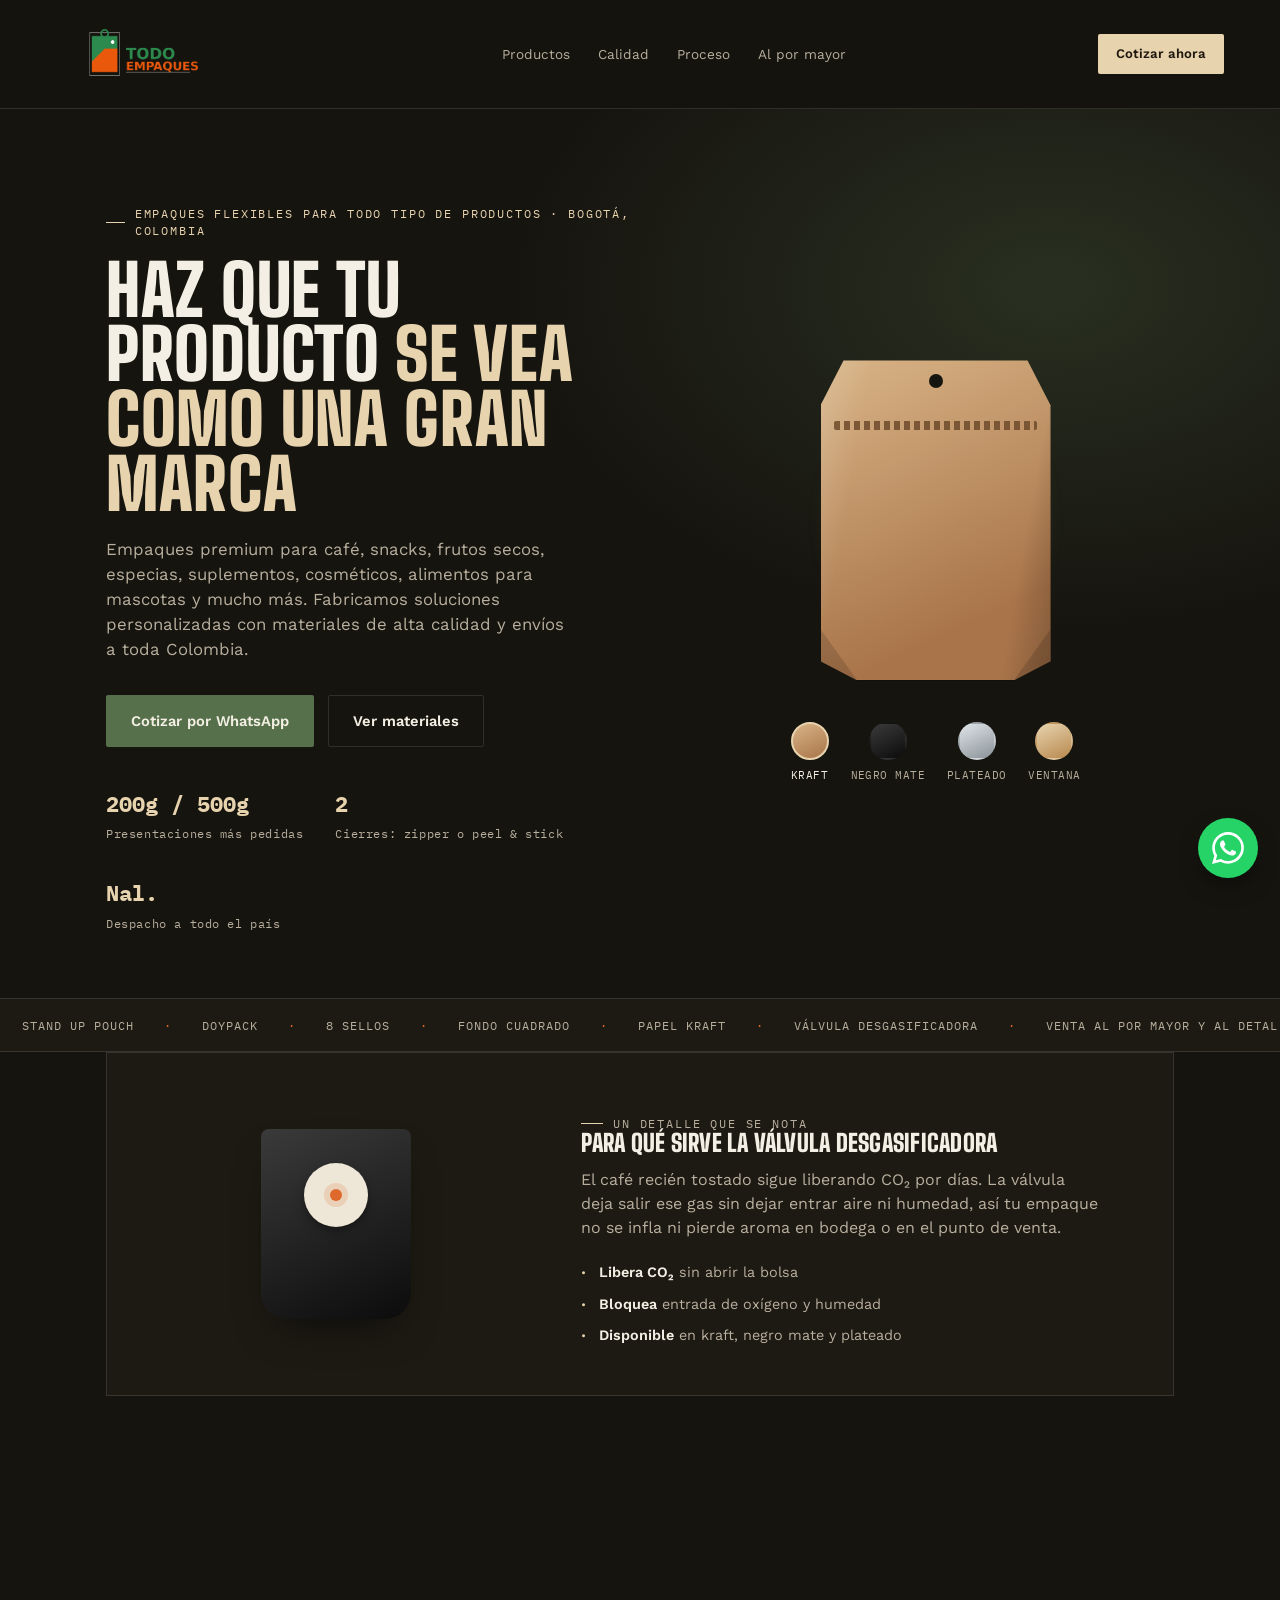
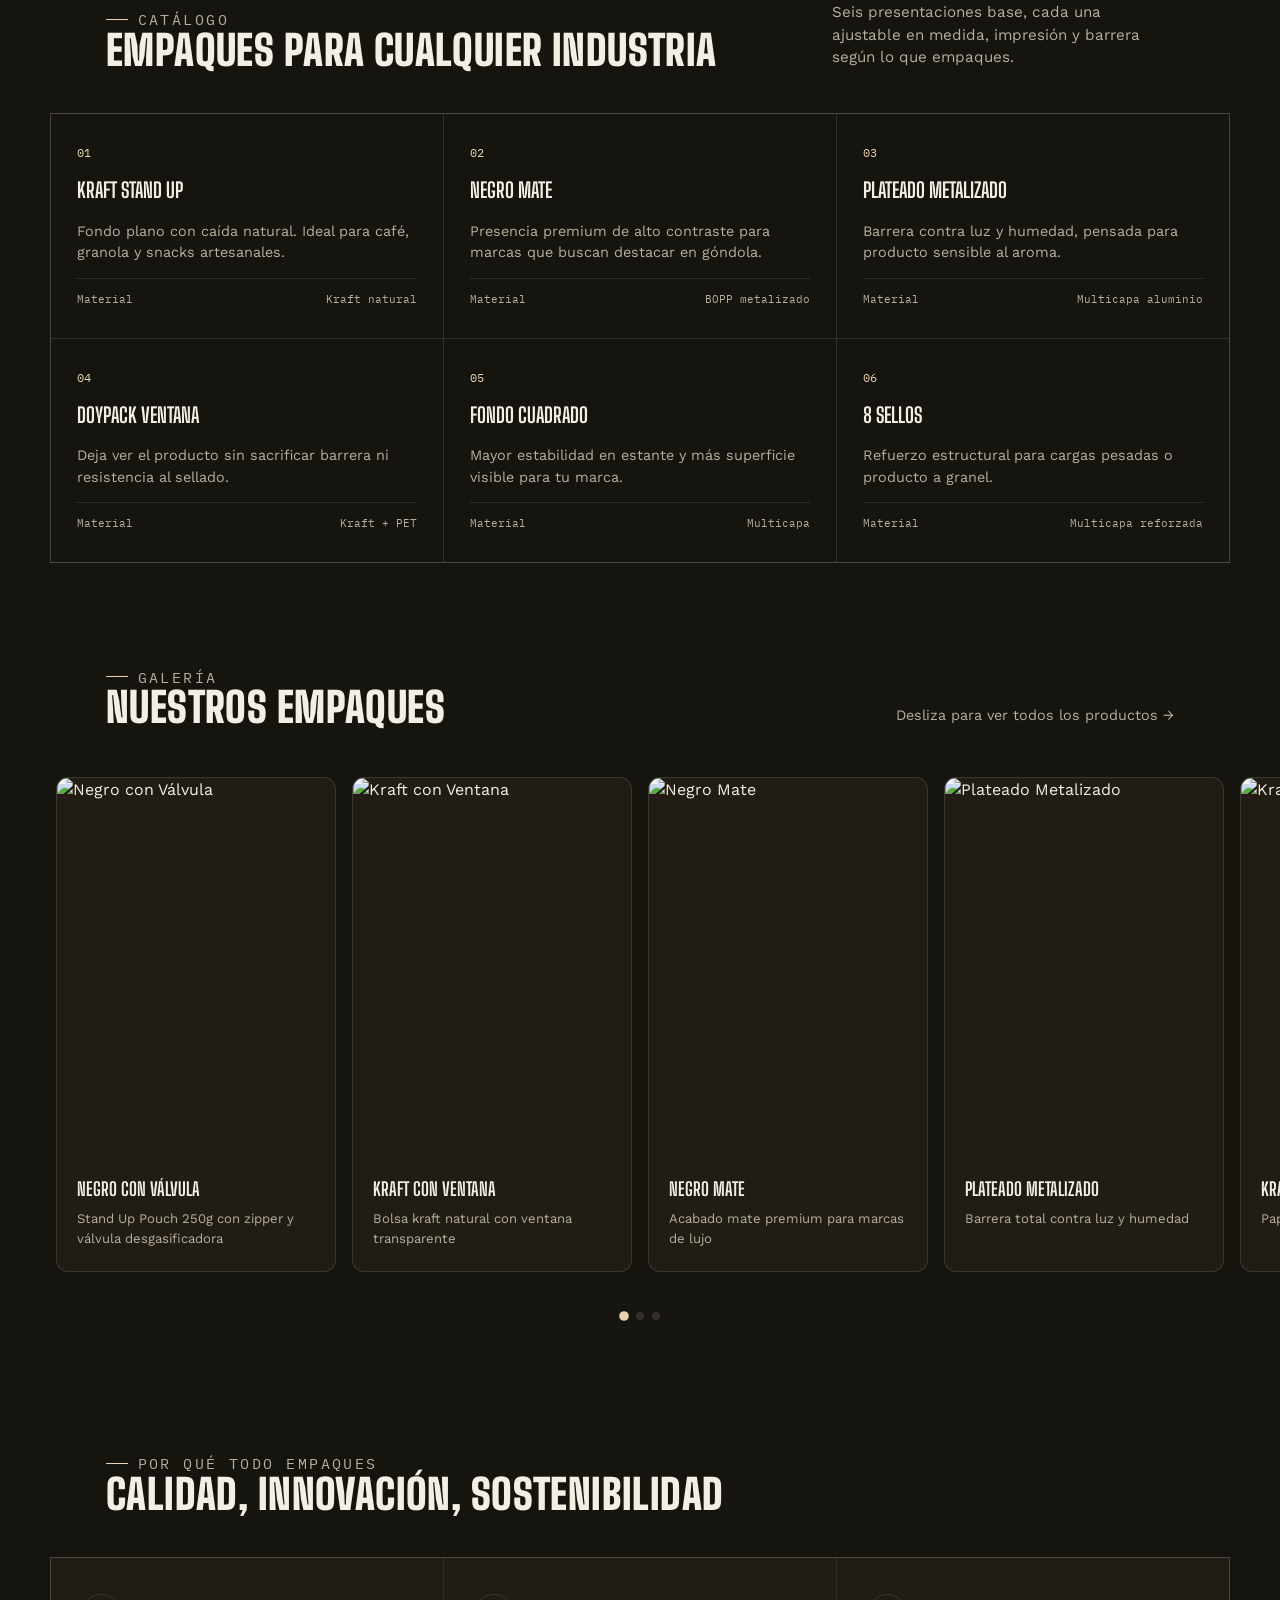
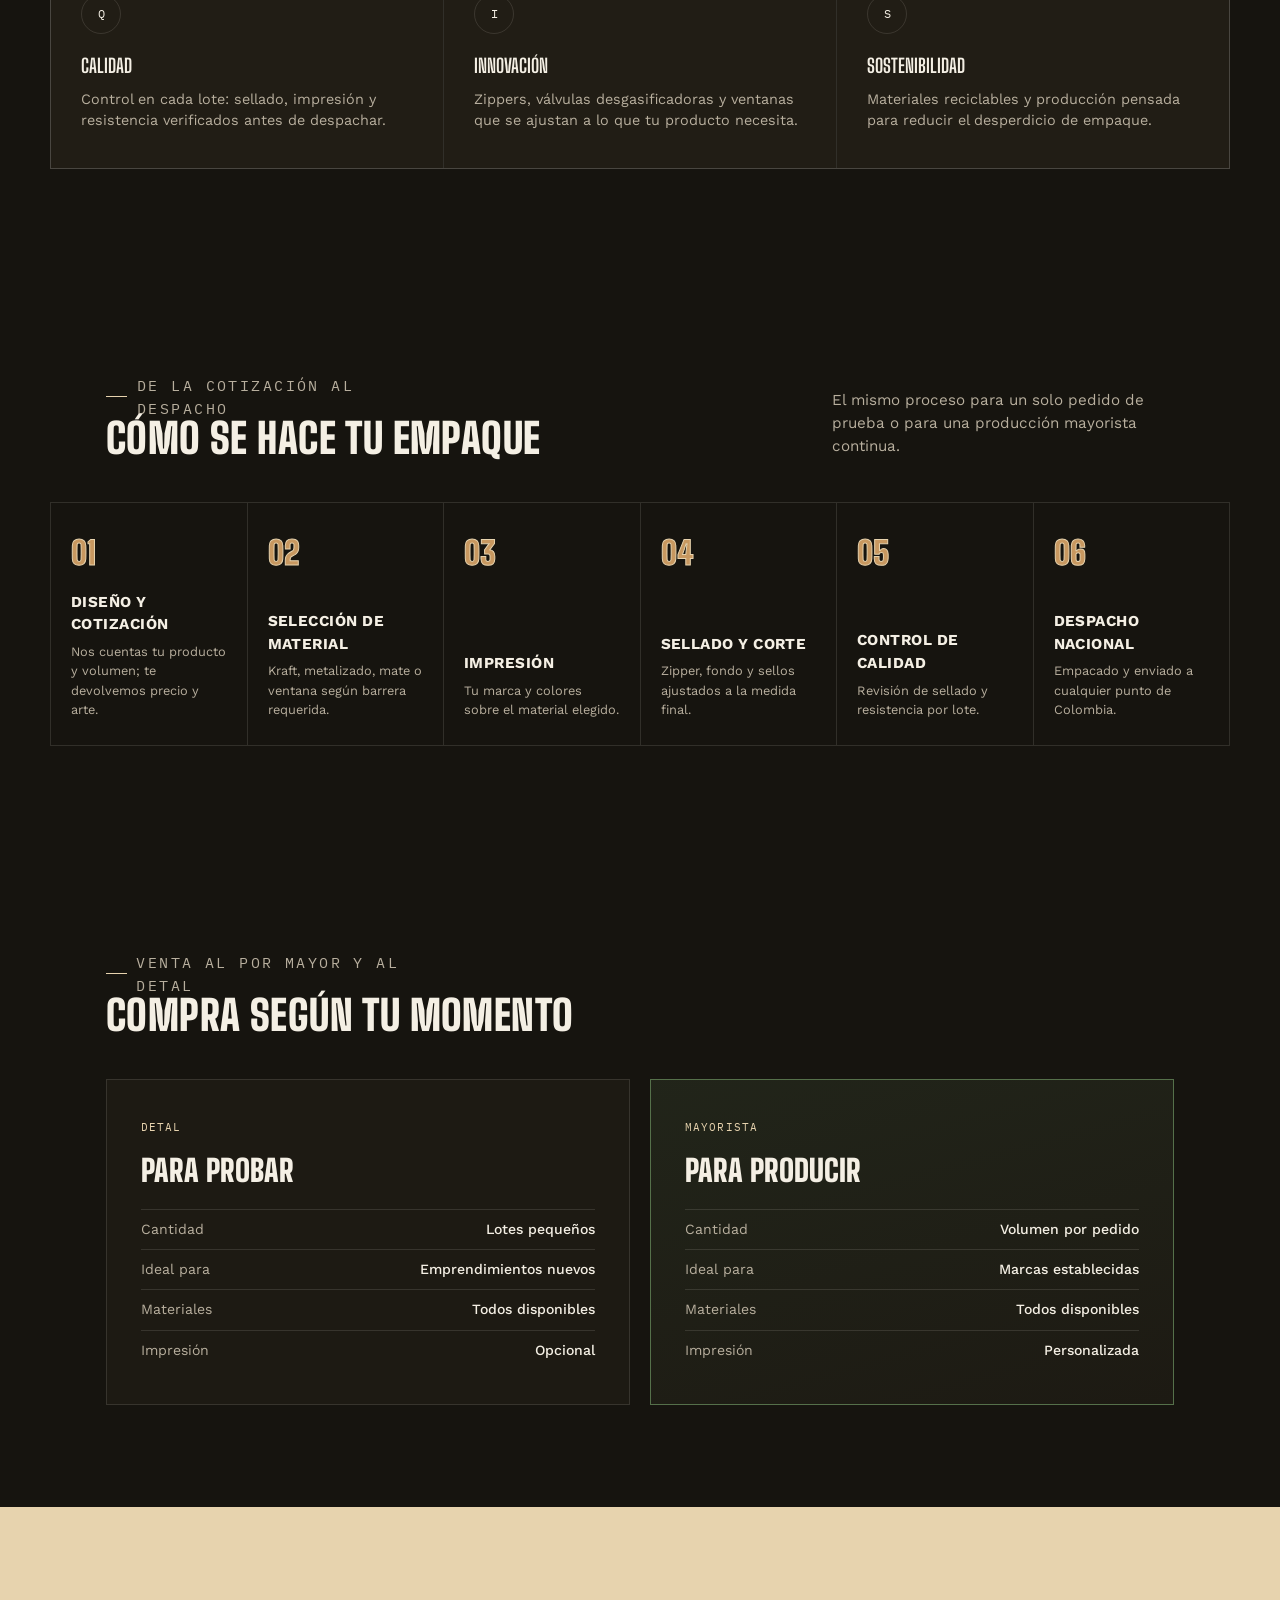
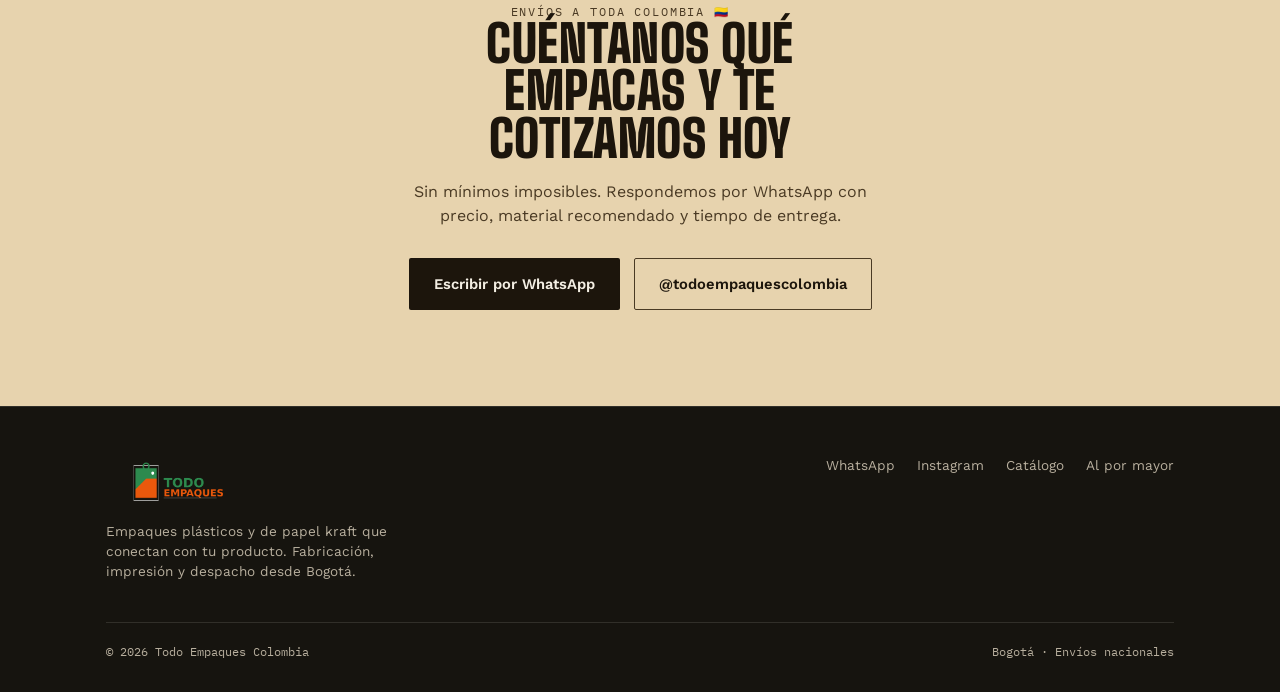
==== index.html @ 8848662c "Update index.html" ====
<!DOCTYPE html>
<html lang="es">
<head>
<meta charset="UTF-8">
<meta name="viewport" content="width=device-width, initial-scale=1.0">
<title>Todo Empaques Colombia — Empaques flexibles a la medida</title>
<link rel="icon" type="image/png" href="assets/logo/favicon.png">
<link rel="preconnect" href="https://fonts.googleapis.com">
<link rel="preconnect" href="https://fonts.gstatic.com" crossorigin>
<link href="https://fonts.googleapis.com/css2?family=Big+Shoulders+Display:wght@600;700;900&family=Work+Sans:wght@400;500;600;700&family=IBM+Plex+Mono:wght@400;500&display=swap" rel="stylesheet">
<style>
  :root{
    --bg: #16140F;
    --bg-soft: #1D1A13;
    --panel: #211D15;
    --kraft: #C89860;
    --kraft-light: #E7D3AE;
    --ink: #F4EFE4;
    --ink-dim: #B8AF9E;
    --line: rgba(244,239,228,0.12);
    --green: #55704A;
    --orange: #DD6A2C;

    --pouch-a: #D8B486;
    --pouch-b: #A9744A;
    --pouch-zip: #6E4A2A;
    --scene-accent: #55704A;
    --swatch-label-ink: var(--ink);
  }

  *{box-sizing:border-box; margin:0; padding:0;}
  html{scroll-behavior:smooth;}
  body{
    background:var(--bg);
    color:var(--ink);
    font-family:'Work Sans', sans-serif;
    font-size:16px;
    line-height:1.5;
    -webkit-font-smoothing:antialiased;
  }
  img,svg{display:block; max-width:100%;}
  a{color:inherit;}

  .display{
    font-family:'Big Shoulders Display', sans-serif;
    font-weight:900;
    text-transform:uppercase;
    letter-spacing:0.01em;
    line-height:0.92;
  }
  .mono{
    font-family:'IBM Plex Mono', monospace;
    letter-spacing:0.03em;
  }
  .eyebrow{
    font-family:'IBM Plex Mono', monospace;
    font-size:0.72rem;
    letter-spacing:0.16em;
    text-transform:uppercase;
    color:var(--kraft-light);
    display:flex;
    align-items:center;
    gap:0.6rem;
  }
  .eyebrow::before{
    content:"";
    width:22px; height:1px;
    background:var(--kraft-light);
    display:inline-block;
  }

  .wrap{
    max-width:1180px;
    margin:0 auto;
    padding:0 clamp(20px, 5vw, 56px);
  }

  :focus-visible{
    outline:2px solid var(--kraft-light);
    outline-offset:3px;
  }

  /* ---------- NAV ---------- */
  header.site{
    position:sticky; top:0; z-index:50;
    background:rgba(22,20,15,0.86);
    backdrop-filter: blur(10px);
    border-bottom:1px solid var(--line);
  }
  .navbar{
    display:flex; align-items:center; justify-content:space-between;
    padding:20px clamp(20px,5vw,56px);
  }
  .logotype{
    display:flex; align-items:center; gap:10px;
    font-family:'Big Shoulders Display', sans-serif;
    font-weight:900; font-size:1.15rem;
    letter-spacing:0.02em;
    text-transform:uppercase;
  }
  .logotype .mark{
    width:26px; height:26px;
    border-radius:50%;
    background:conic-gradient(var(--orange), var(--green), var(--orange));
  }
  nav.links{
    display:flex; gap:28px;
    font-size:0.85rem;
    color:var(--ink-dim);
  }
  nav.links a{ text-decoration:none; transition:color .2s;}
  nav.links a:hover{ color:var(--ink);}
  .nav-cta{
    background:var(--kraft-light);
    color:#20180E;
    font-weight:600;
    font-size:0.82rem;
    padding:10px 18px;
    border-radius:2px;
    text-decoration:none;
    white-space:nowrap;
  }
  @media (max-width:820px){ nav.links{display:none;} }

  /* ---------- HERO ---------- */
  .hero{
    position:relative;
    padding:clamp(48px,8vw,96px) 0 clamp(40px,6vw,64px);
    overflow:hidden;
    background:
      radial-gradient(60% 55% at 82% 20%, color-mix(in srgb, var(--scene-accent) 30%, transparent), transparent 70%),
      var(--bg);
    transition: background .6s ease;
  }
  .hero-grid{
    display:grid;
    grid-template-columns: 1.05fr 0.95fr;
    gap:clamp(24px,5vw,64px);
    align-items:center;
  }
  @media (max-width:900px){ .hero-grid{grid-template-columns:1fr;} }

  .hero h1{
    font-size:clamp(2.5rem, 6vw, 4.4rem);
    margin:18px 0 20px;
    color:var(--ink);
  }
  .hero h1 span{ color:var(--kraft-light); }
  .hero p.lede{
    max-width:46ch;
    color:var(--ink-dim);
    font-size:1.05rem;
  }
  .cta-row{
    display:flex; gap:14px; flex-wrap:wrap;
    margin-top:32px;
  }
  .btn{
    display:inline-flex; align-items:center; gap:8px;
    padding:14px 24px;
    font-weight:600; font-size:0.92rem;
    border-radius:2px;
    text-decoration:none;
    border:1px solid transparent;
    transition: transform .15s ease, background .2s ease, border-color .2s ease;
  }
  .btn:hover{ transform:translateY(-2px); }
  .btn-primary{ background:var(--green); color:#F4EFE4; }
  .btn-primary:hover{ background:#607F52; }
  .btn-ghost{ border-color:var(--line); color:var(--ink); }
  .btn-ghost:hover{ border-color:var(--kraft-light); }

  .hero-meta{
    margin-top:40px;
    display:flex; gap:32px;
    flex-wrap:wrap;
  }
  .hero-meta .stat{ font-family:'IBM Plex Mono', monospace; }
  .hero-meta .stat b{
    display:block; font-size:1.4rem; color:var(--kraft-light);
  }
  .hero-meta .stat small{ color:var(--ink-dim); font-size:0.74rem; letter-spacing:0.05em;}

  /* ---------- POUCH SCENE ---------- */
  .pouch-scene{
    display:flex; flex-direction:column; align-items:center; gap:26px;
  }
  .pouch-stage{
    position:relative;
    width:min(280px, 70vw);
    height:340px;
    display:flex; align-items:center; justify-content:center;
  }
  .pouch-glow{
    position:absolute; inset:-30px;
    background: radial-gradient(closest-side, color-mix(in srgb, var(--scene-accent) 55%, transparent), transparent 72%);
    filter:blur(6px);
    transition: background .5s ease;
  }
  .pouch{
    position:relative;
    width:230px; height:320px;
    clip-path: polygon(10% 0%, 90% 0%, 100% 14%, 100% 94%, 84% 100%, 16% 100%, 0% 94%, 0% 14%);
    background: linear-gradient(155deg, var(--pouch-a) 0%, var(--pouch-b) 78%);
    box-shadow: 0 30px 50px -20px rgba(0,0,0,0.6);
    transition: background .5s ease;
  }
  .pouch::before{
    content:"";
    position:absolute; inset:0;
    background: linear-gradient(100deg, rgba(255,255,255,0.16) 0%, transparent 18%, transparent 82%, rgba(0,0,0,0.22) 100%);
  }
  .pouch .hang-hole{
    position:absolute; top:14px; left:50%; transform:translateX(-50%);
    width:14px; height:14px; border-radius:50%;
    background:var(--bg);
  }
  .pouch .zipper{
    position:absolute; left:6%; right:6%; top:19%;
    height:9px;
    background: repeating-linear-gradient(90deg, var(--pouch-zip) 0 6px, transparent 6px 10px);
    opacity:0.85;
    border-radius:2px;
  }
  .pouch .window{
    position:absolute;
    left:50%; top:52%; transform:translate(-50%,-50%);
    width:58%; height:38%;
    border-radius:14px;
    border:1.5px dashed rgba(244,239,228,0.5);
    background:rgba(230,238,235,0.14);
    opacity:0;
    transition: opacity .4s ease;
  }
  .pouch .window .grain{
    position:absolute; border-radius:50%;
    background:#4A2E17;
  }
  .pouch.show-window .window{ opacity:1; }
  .pouch .fold-l, .pouch .fold-r{
    position:absolute; bottom:0; width:16%; height:16%;
    background:rgba(0,0,0,0.14);
  }
  .pouch .fold-l{ left:0; clip-path:polygon(0 0,100% 100%,0 100%); }
  .pouch .fold-r{ right:0; clip-path:polygon(100% 0,100% 100%,0 100%); }

  .swatches{
    display:flex; gap:10px; flex-wrap:wrap; justify-content:center;
  }
  .swatch{
    display:flex; flex-direction:column; align-items:center; gap:8px;
    background:none; border:none; cursor:pointer;
    padding:6px; color:var(--ink-dim);
    font-family:'IBM Plex Mono', monospace;
    font-size:0.68rem; letter-spacing:0.04em; text-transform:uppercase;
  }
  .swatch .chip{
    width:38px; height:38px; border-radius:50%;
    border:2px solid transparent;
    transition:border-color .2s, transform .2s;
  }
  .swatch:hover .chip{ transform:scale(1.08); }
  .swatch[aria-pressed="true"] .chip{ border-color:var(--kraft-light); }
  .swatch[aria-pressed="true"]{ color:var(--ink); }
  .chip.kraft{ background:linear-gradient(155deg,#D8B486,#A9744A); }
  .chip.negro{ background:linear-gradient(155deg,#3a3a3a,#0c0c0c); }
  .chip.plateado{ background:linear-gradient(155deg,#dfe4e7,#8b939a); }
  .chip.ventana{ background:linear-gradient(155deg,#E7D3AE,#B8894F); }

  /* ---------- TICKER ---------- */
  .ticker{
    border-top:1px solid var(--line);
    border-bottom:1px solid var(--line);
    background:var(--bg-soft);
    overflow:hidden;
    white-space:nowrap;
    padding:14px 0;
  }
  .ticker-track{
    display:inline-flex;
    animation: scroll-left 32s linear infinite;
  }
  .ticker span{
    font-family:'IBM Plex Mono', monospace;
    font-size:0.78rem;
    letter-spacing:0.08em;
    color:var(--ink-dim);
    padding:0 22px;
    text-transform:uppercase;
  }
  .ticker span.dot{ color:var(--orange); }
  @keyframes scroll-left{
    from{ transform:translateX(0); }
    to{ transform:translateX(-50%); }
  }
  @media (prefers-reduced-motion: reduce){
    .ticker-track{ animation:none; }
    .ticker{ overflow-x:auto; }
  }

  /* ---------- SECTION SHELL ---------- */
  section{ padding:clamp(56px,8vw,104px) 0; }
  .section-head{
    display:flex; justify-content:space-between; align-items:flex-end;
    gap:24px; margin-bottom:44px; flex-wrap:wrap;
  }
  .section-head h2{
    font-size:clamp(1.9rem, 4vw, 2.6rem);
  }
  .section-head p{ max-width:38ch; color:var(--ink-dim); font-size:0.95rem; }

  /* ---------- VALVE EXPLAINER ---------- */
  .valve-block{
    display:grid; grid-template-columns:0.8fr 1.2fr; gap:clamp(28px,5vw,64px);
    align-items:center;
    border:1px solid var(--line);
    background:var(--bg-soft);
    padding:clamp(28px,4vw,48px);
  }
  @media (max-width:800px){ .valve-block{ grid-template-columns:1fr; } }
  .valve-visual{ display:flex; justify-content:center; }
  .valve-pouch{
    position:relative;
    width:150px; height:190px;
    border-radius:8px 8px 26px 26px;
    background:linear-gradient(155deg,#3a3a3a,#0c0c0c);
    box-shadow:0 20px 40px -18px rgba(0,0,0,0.6);
  }
  .valve-disc{
    position:absolute; top:34px; left:50%; transform:translateX(-50%);
    width:64px; height:64px; border-radius:50%;
    background:#eee6d6;
    display:flex; align-items:center; justify-content:center;
    box-shadow:0 4px 10px rgba(0,0,0,0.35);
  }
  .valve-dot{
    width:12px; height:12px; border-radius:50%;
    background:var(--orange);
    box-shadow:0 0 0 6px rgba(221,106,44,0.18);
    animation: valve-pulse 2.4s ease-in-out infinite;
  }
  @keyframes valve-pulse{
    0%,100%{ box-shadow:0 0 0 6px rgba(221,106,44,0.18); }
    50%{ box-shadow:0 0 0 12px rgba(221,106,44,0.06); }
  }
  @media (prefers-reduced-motion: reduce){ .valve-dot{ animation:none; } }
  .valve-copy p{ color:var(--ink-dim); max-width:52ch; margin-top:14px; }
  .valve-list{ list-style:none; margin-top:22px; display:flex; flex-direction:column; gap:10px; }
  .valve-list li{
    font-size:0.9rem; color:var(--ink-dim);
    padding-left:18px; position:relative;
  }
  .valve-list li::before{
    content:"·"; position:absolute; left:0; color:var(--kraft-light); font-size:1.4rem; line-height:1;
  }
  .valve-list li b{ color:var(--ink); font-weight:600; }

  /* ---------- PRODUCT GRID ---------- */
  .products{
    display:grid;
    grid-template-columns:repeat(3, 1fr);
    gap:1px;
    background:var(--line);
    border:1px solid var(--line);
  }
  @media (max-width:900px){ .products{ grid-template-columns:repeat(2,1fr);} }
  @media (max-width:600px){ .products{ grid-template-columns:1fr;} }
  .product-card{
    background:var(--bg);
    padding:30px 26px;
    display:flex; flex-direction:column; gap:14px;
    transition:background .2s;
  }
  .product-card:hover{ background:var(--panel); }
  .product-card .num{
    font-family:'IBM Plex Mono', monospace;
    font-size:0.72rem; color:var(--kraft-light);
  }
  .product-card h3{
    font-family:'Big Shoulders Display', sans-serif;
    font-weight:700; text-transform:uppercase;
    font-size:1.3rem;
  }
  .product-card p{ color:var(--ink-dim); font-size:0.9rem; }
  .spec-row{
    margin-top:auto; padding-top:12px;
    border-top:1px solid var(--line);
    display:flex; justify-content:space-between;
    font-family:'IBM Plex Mono', monospace;
    font-size:0.7rem; color:var(--ink-dim);
  }
  .spec-row + .spec-row{ border-top:none; padding-top:6px; }

  /* ---------- FEATURES ---------- */
  .features{
    display:grid; grid-template-columns:repeat(3,1fr); gap:1px;
    background:var(--line); border:1px solid var(--line);
  }
  @media (max-width:800px){ .features{grid-template-columns:1fr;} }
  .feature{
    background:var(--panel);
    padding:36px 30px;
  }
  .feature .icon{
    width:40px; height:40px; border-radius:50%;
    display:flex; align-items:center; justify-content:center;
    margin-bottom:18px;
    font-family:'IBM Plex Mono', monospace; font-size:0.75rem;
    border:1px solid var(--line);
  }
  .feature h3{ font-family:'Big Shoulders Display'; font-weight:700; text-transform:uppercase; font-size:1.2rem; margin-bottom:8px;}
  .feature p{ color:var(--ink-dim); font-size:0.9rem;}

  /* ---------- PROCESS ---------- */
  .process-strip{
    display:grid; grid-template-columns:repeat(6,1fr);
    border-top:1px solid var(--line);
    border-left:1px solid var(--line);
  }
  @media (max-width:900px){ .process-strip{grid-template-columns:repeat(3,1fr);} }
  @media (max-width:560px){ .process-strip{grid-template-columns:1fr;} }
  .process-step{
    border-right:1px solid var(--line);
    border-bottom:1px solid var(--line);
    padding:26px 20px;
    min-height:170px;
    display:flex; flex-direction:column; justify-content:space-between;
  }
  .process-step .idx{
    font-family:'Big Shoulders Display'; font-weight:900;
    font-size:2rem; color:var(--kraft);
    -webkit-text-stroke: 1px var(--kraft-light);
  }
  .process-step h4{ font-size:0.95rem; margin-top:14px; text-transform:uppercase; letter-spacing:0.03em; }
  .process-step p{ font-size:0.8rem; color:var(--ink-dim); margin-top:6px; }

  /* ---------- WHOLESALE ---------- */
  .tiers{
    display:grid; grid-template-columns:1fr 1fr; gap:20px;
  }
  @media (max-width:760px){ .tiers{grid-template-columns:1fr;} }
  .tier{
    border:1px solid var(--line);
    padding:34px;
    background:var(--bg-soft);
  }
  .tier.highlight{
    background:linear-gradient(165deg, rgba(85,112,74,0.18), var(--bg-soft));
    border-color:var(--green);
  }
  .tier .tag{
    font-family:'IBM Plex Mono'; font-size:0.7rem; color:var(--kraft-light); text-transform:uppercase; letter-spacing:0.1em;
  }
  .tier h3{
    font-family:'Big Shoulders Display'; font-weight:900; font-size:1.9rem; text-transform:uppercase; margin:10px 0 16px;
  }
  .tier ul{ list-style:none; }
  .tier li{
    padding:9px 0; border-top:1px solid var(--line);
    font-size:0.88rem; color:var(--ink-dim);
    display:flex; justify-content:space-between; gap:12px;
  }
  .tier li b{ color:var(--ink); font-weight:500; }

  /* ---------- SHIPPING / CTA BAND ---------- */
  .cta-band{
    background:var(--kraft-light);
    color:#1c150c;
    text-align:center;
    padding:clamp(56px,8vw,96px) 0;
  }
  .cta-band h2{
    font-size:clamp(2rem,5vw,3.2rem);
    max-width:18ch; margin:0 auto 18px;
  }
  .cta-band p{ color:#4a3a24; max-width:46ch; margin:0 auto; }
  .cta-band .cta-row{ justify-content:center; margin-top:30px; }
  .cta-band .btn-primary{ background:#1c150c; }
  .cta-band .btn-ghost{ border-color:#4a3a24; color:#1c150c; }

  /* ---------- FOOTER ---------- */
  footer{
    padding:48px 0 32px;
    border-top:1px solid var(--line);
  }
  .footer-grid{
    display:flex; justify-content:space-between; align-items:flex-start;
    gap:24px; flex-wrap:wrap;
  }
  .footer-grid .logotype{ margin-bottom:10px; }
  footer p{ color:var(--ink-dim); font-size:0.85rem; max-width:36ch; }
  .foot-links{ display:flex; gap:22px; font-size:0.85rem; color:var(--ink-dim); flex-wrap:wrap; }
  .foot-links a{ text-decoration:none; }
  .foot-links a:hover{ color:var(--ink); }
  .fine{
    margin-top:40px; padding-top:20px; border-top:1px solid var(--line);
    font-family:'IBM Plex Mono'; font-size:0.72rem; color:var(--ink-dim);
    display:flex; justify-content:space-between; flex-wrap:wrap; gap:10px;
  }

  /* ---------- FLOATING WHATSAPP ---------- */
  .float-wa{
    position:fixed; bottom:22px; right:22px; z-index:60;
    background:#25D366; color:#FFFFFF;
    width:60px; height:60px; border-radius:50%;
    display:flex; align-items:center; justify-content:center;
    text-decoration:none;
    box-shadow:0 10px 24px -8px rgba(0,0,0,0.6);
    transition:transform .2s;
  }
  .float-wa:hover{ transform:scale(1.08); }
  .float-wa svg{
    width:32px; height:32px;
    fill:#FFFFFF;
  }
  /* ---------- GALLERY ---------- */
  .gallery-grid{
    display:grid;
    grid-template-columns:repeat(4, 1fr);
    grid-auto-rows:280px;
    gap:12px;
  }
  @media (max-width:900px){ .gallery-grid{ grid-template-columns:repeat(2, 1fr); grid-auto-rows:240px; } }
  @media (max-width:560px){ .gallery-grid{ grid-template-columns:1fr; grid-auto-rows:280px; } }

  .gallery-item{
    position:relative;
    border-radius:8px;
    overflow:hidden;
    border:1px solid var(--line);
    background:var(--panel);
  }
  .gallery-item img{
    width:100%; height:100%;
    object-fit:cover;
    transition:transform .4s ease;
  }
  .gallery-item:hover img{ transform:scale(1.05); }

  .gallery-item.large{
    grid-column:span 2; grid-row:span 2;
  }
  .gallery-item.wide{
    grid-column:span 2;
  }
  @media (max-width:560px){
    .gallery-item.large{ grid-column:span 1; grid-row:span 1; }
    .gallery-item.wide{ grid-column:span 1; }
  }

  .gallery-item figcaption{
    position:absolute; bottom:0; left:0; right:0;
    padding:20px;
    background:linear-gradient(transparent, rgba(22,20,15,0.95));
    transform:translateY(8px);
    opacity:0;
    transition:all .3s ease;
  }
  .gallery-item:hover figcaption{
    transform:translateY(0);
    opacity:1;
  }
  .gallery-item figcaption .tag{
    display:inline-block;
    font-family:'IBM Plex Mono'; font-size:0.65rem;
    color:var(--kraft-light); text-transform:uppercase;
    letter-spacing:0.1em; margin-bottom:8px;
  }
  .gallery-item figcaption h3{
    font-family:'Big Shoulders Display'; font-weight:700;
    font-size:1.1rem; text-transform:uppercase;
    margin-bottom:4px;
  }
  .gallery-item figcaption p{
    font-size:0.82rem; color:var(--ink-dim);
  }

  /* ---------- GALERIA HORIZONTAL DESLIZABLE ---------- */
  .gallery-scroll-container{
    width:100%;
    overflow-x:auto;
    overflow-y:hidden;
    -webkit-overflow-scrolling:touch;
    scrollbar-width:none;
    padding:0 clamp(20px, 5vw, 56px) 20px;
  }
  .gallery-scroll-container::-webkit-scrollbar{ display:none; }

  .gallery-scroll{
    display:flex;
    gap:16px;
    width:max-content;
    padding-bottom:10px;
  }

  .gallery-card{
    flex:0 0 auto;
    width:280px;
    border-radius:12px;
    overflow:hidden;
    background:var(--panel);
    border:1px solid var(--line);
    transition:transform .3s ease, border-color .3s ease;
  }
  .gallery-card:hover{
    transform:translateY(-6px);
    border-color:var(--kraft-light);
  }

  .gallery-img-wrap{
    width:100%;
    height:380px;
    overflow:hidden;
    position:relative;
  }
  .gallery-img-wrap img{
    width:100%;
    height:100%;
    object-fit:cover;
    transition:transform .5s ease;
  }
  .gallery-card:hover .gallery-img-wrap img{
    transform:scale(1.08);
  }

  .gallery-info{
    padding:18px 20px 22px;
  }
  .gallery-info h3{
    font-family:'Big Shoulders Display', sans-serif;
    font-weight:700;
    font-size:1.15rem;
    text-transform:uppercase;
    color:var(--ink);
    margin-bottom:6px;
  }
  .gallery-info p{
    font-size:0.82rem;
    color:var(--ink-dim);
    line-height:1.5;
  }

  /* Indicadores de scroll */
  .scroll-hint{
    display:flex;
    justify-content:center;
    gap:8px;
    padding:10px 0 30px;
  }
  .scroll-dot{
    width:8px;
    height:8px;
    border-radius:50%;
    background:var(--line);
    transition:background .3s, transform .3s;
  }
  .scroll-dot.active{
    background:var(--kraft-light);
    transform:scale(1.2);
  }

  @media (max-width:600px){
    .gallery-card{ width:240px; }
    .gallery-img-wrap{ height:320px; }
  }

</style>
<base target="_blank">
</head>
<body>

<header class="site">
  <div class="navbar">
    <a href="#hero" class="logotype" style="text-decoration:none;">
      <img src="assets/logo/logo_horizontal.png" alt="Todo Empaques" style="height:68px; width:auto; display:block;">
    </a>
    <nav class="links" aria-label="Navegación principal">
      <a href="#productos">Productos</a>
      <a href="#calidad">Calidad</a>
      <a href="#proceso">Proceso</a>
      <a href="#mayoreo">Al por mayor</a>
    </nav>
    <a class="nav-cta" href="https://wa.me/573507087958" target="_blank" rel="noopener">Cotizar ahora</a>
  </div>
</header>

<main>
  <!-- HERO -->
  <section class="hero" id="hero">
    <div class="wrap hero-grid">
      <div>
        <p class="eyebrow">Empaques flexibles para todo tipo de productos · Bogotá, Colombia</p>

<h1 class="display">
Haz que tu producto
<span>se vea como una gran marca</span>
</h1>

<p class="lede">
Empaques premium para café, snacks, frutos secos, especias, suplementos, cosméticos, alimentos para mascotas y mucho más. Fabricamos soluciones personalizadas con materiales de alta calidad y envíos a toda Colombia.
</p>
        <div class="cta-row">
          <a class="btn btn-primary" href="https://wa.me/573507087958" target="_blank" rel="noopener">Cotizar por WhatsApp</a>
          <a class="btn btn-ghost" href="#productos">Ver materiales</a>
        </div>
        <div class="hero-meta">
          <div class="stat"><b>200g&nbsp;/&nbsp;500g</b><small>Presentaciones más pedidas</small></div>
          <div class="stat"><b>2</b><small>Cierres: zipper o peel & stick</small></div>
          <div class="stat"><b>Nal.</b><small>Despacho a todo el país</small></div>
        </div>
      </div>

      <div class="pouch-scene">
        <div class="pouch-stage">
          <div class="pouch-glow" aria-hidden="true"></div>
          <div class="pouch" id="pouch">
            <div class="hang-hole"></div>
            <div class="zipper"></div>
            <div class="window" aria-hidden="true">
              <div class="grain" style="width:7px;height:7px; left:20%; top:30%;"></div>
              <div class="grain" style="width:9px;height:9px; left:45%; top:55%;"></div>
              <div class="grain" style="width:6px;height:6px; left:65%; top:25%;"></div>
              <div class="grain" style="width:8px;height:8px; left:75%; top:60%;"></div>
              <div class="grain" style="width:5px;height:5px; left:35%; top:70%;"></div>
            </div>
            <div class="fold-l"></div>
            <div class="fold-r"></div>
          </div>
        </div>
        <div class="swatches" role="group" aria-label="Selector de material">
          <button class="swatch" data-material="kraft" aria-pressed="true">
            <span class="chip kraft"></span> Kraft
          </button>
          <button class="swatch" data-material="negro" aria-pressed="false">
            <span class="chip negro"></span> Negro mate
          </button>
          <button class="swatch" data-material="plateado" aria-pressed="false">
            <span class="chip plateado"></span> Plateado
          </button>
          <button class="swatch" data-material="ventana" aria-pressed="false">
            <span class="chip ventana"></span> Ventana
          </button>
        </div>
      </div>
    </div>
  </section>

  <!-- TICKER -->
  <div class="ticker" aria-hidden="true">
    <div class="ticker-track">
      <span>Stand Up Pouch <span class="dot">·</span> Doypack <span class="dot">·</span> 8 Sellos <span class="dot">·</span> Fondo Cuadrado <span class="dot">·</span> Papel Kraft <span class="dot">·</span> Válvula Desgasificadora <span class="dot">·</span> Venta al por mayor y al detal <span class="dot">·</span> Envíos a toda Colombia <span class="dot">·</span></span>
      <span>Stand Up Pouch <span class="dot">·</span> Doypack <span class="dot">·</span> 8 Sellos <span class="dot">·</span> Fondo Cuadrado <span class="dot">·</span> Papel Kraft <span class="dot">·</span> Válvula Desgasificadora <span class="dot">·</span> Venta al por mayor y al detal <span class="dot">·</span> Envíos a toda Colombia <span class="dot">·</span></span>
    </div>
  </div>

  <!-- VALVE EXPLAINER -->
  <section id="valvula" style="padding-top:0;">
    <div class="wrap">
      <div class="valve-block">
        <div class="valve-visual" aria-hidden="true">
          <div class="valve-pouch">
            <div class="valve-disc">
              <span class="valve-dot"></span>
            </div>
          </div>
        </div>
        <div class="valve-copy">
          <p class="eyebrow">Un detalle que se nota</p>
          <h2 class="display">Para qué sirve la válvula desgasificadora</h2>
          <p>El café recién tostado sigue liberando CO₂ por días. La válvula deja salir ese gas sin dejar entrar aire ni humedad, así tu empaque no se infla ni pierde aroma en bodega o en el punto de venta.</p>
          <ul class="valve-list">
            <li><b>Libera CO₂</b> sin abrir la bolsa</li>
            <li><b>Bloquea</b> entrada de oxígeno y humedad</li>
            <li><b>Disponible</b> en kraft, negro mate y plateado</li>
          </ul>
        </div>
      </div>
    </div>
  </section>

  <!-- PRODUCTS -->
  <section id="productos">
    <div class="wrap">
      <div class="section-head">
        <div>
          <p class="eyebrow">Catálogo</p>
         <h2 class="display">Empaques para cualquier industria</h2>
        </div>
        <p>Seis presentaciones base, cada una ajustable en medida, impresión y barrera según lo que empaques.</p>
      </div>
    </div>
    <div class="wrap" style="padding:0;">
      <div class="products">
        <article class="product-card">
          <span class="num mono">01</span>
          <h3>Kraft Stand Up</h3>
          <p>Fondo plano con caída natural. Ideal para café, granola y snacks artesanales.</p>
          <div class="spec-row"><span>Material</span><span>Kraft natural</span></div>
        </article>
        <article class="product-card">
          <span class="num mono">02</span>
          <h3>Negro Mate</h3>
          <p>Presencia premium de alto contraste para marcas que buscan destacar en góndola.</p>
          <div class="spec-row"><span>Material</span><span>BOPP metalizado</span></div>
        </article>
        <article class="product-card">
          <span class="num mono">03</span>
          <h3>Plateado Metalizado</h3>
          <p>Barrera contra luz y humedad, pensada para producto sensible al aroma.</p>
          <div class="spec-row"><span>Material</span><span>Multicapa aluminio</span></div>
        </article>
        <article class="product-card">
          <span class="num mono">04</span>
          <h3>Doypack Ventana</h3>
          <p>Deja ver el producto sin sacrificar barrera ni resistencia al sellado.</p>
          <div class="spec-row"><span>Material</span><span>Kraft + PET</span></div>
        </article>
        <article class="product-card">
          <span class="num mono">05</span>
          <h3>Fondo Cuadrado</h3>
          <p>Mayor estabilidad en estante y más superficie visible para tu marca.</p>
          <div class="spec-row"><span>Material</span><span>Multicapa</span></div>
        </article>
        <article class="product-card">
          <span class="num mono">06</span>
          <h3>8 Sellos</h3>
          <p>Refuerzo estructural para cargas pesadas o producto a granel.</p>
          <div class="spec-row"><span>Material</span><span>Multicapa reforzada</span></div>
        </article>
      </div>
    </div>
  </section>

  
  <!-- GALERIA HORIZONTAL DESLIZABLE -->
  <section id="galeria" style="padding:0; overflow:hidden;">
    <div class="wrap" style="padding-bottom:20px;">
      <div class="section-head" style="margin-bottom:30px;">
        <div>
          <p class="eyebrow">Galería</p>
          <h2 class="display">Nuestros empaques</h2>
        </div>
        <p style="color:var(--ink-dim); font-size:0.9rem;">Desliza para ver todos los productos →</p>
      </div>
    </div>

    <div class="gallery-scroll-container">
      <div class="gallery-scroll">
        <div class="gallery-card">
          <div class="gallery-img-wrap">
            <img src="assets/images/01_negro_valvula_zipper.jpg" alt="Negro con Válvula" loading="lazy">
          </div>
          <div class="gallery-info">
            <h3>Negro con Válvula</h3>
            <p>Stand Up Pouch 250g con zipper y válvula desgasificadora</p>
          </div>
        </div>
        <div class="gallery-card">
          <div class="gallery-img-wrap">
            <img src="assets/images/02_kraft_ventana.jpg" alt="Kraft con Ventana" loading="lazy">
          </div>
          <div class="gallery-info">
            <h3>Kraft con Ventana</h3>
            <p>Bolsa kraft natural con ventana transparente</p>
          </div>
        </div>
        <div class="gallery-card">
          <div class="gallery-img-wrap">
            <img src="assets/images/03_negro_mate.jpg" alt="Negro Mate" loading="lazy">
          </div>
          <div class="gallery-info">
            <h3>Negro Mate</h3>
            <p>Acabado mate premium para marcas de lujo</p>
          </div>
        </div>
        <div class="gallery-card">
          <div class="gallery-img-wrap">
            <img src="assets/images/04_plateado.jpg" alt="Plateado Metalizado" loading="lazy">
          </div>
          <div class="gallery-info">
            <h3>Plateado Metalizado</h3>
            <p>Barrera total contra luz y humedad</p>
          </div>
        </div>
        <div class="gallery-card">
          <div class="gallery-img-wrap">
            <img src="assets/images/05_kraft_natural.jpg" alt="Kraft Natural" loading="lazy">
          </div>
          <div class="gallery-info">
            <h3>Kraft Natural</h3>
            <p>Papel kraft ecológico con zipper</p>
          </div>
        </div>
        <div class="gallery-card">
          <div class="gallery-img-wrap">
            <img src="assets/images/06_plateado_concreto.jpg" alt="Plateado Concreto" loading="lazy">
          </div>
          <div class="gallery-info">
            <h3>Plateado Concreto</h3>
            <p>Diseño industrial en fondo concreto</p>
          </div>
        </div>
        <div class="gallery-card">
          <div class="gallery-img-wrap">
            <img src="assets/images/07_negro_mate_premium.jpg" alt="Negro Mate Premium" loading="lazy">
          </div>
          <div class="gallery-info">
            <h3>Negro Mate Premium</h3>
            <p>Stand Up Pouch negro de alta gama</p>
          </div>
        </div>
        <div class="gallery-card">
          <div class="gallery-img-wrap">
            <img src="assets/images/08_plateado_premium.jpg" alt="Plateado Premium" loading="lazy">
          </div>
          <div class="gallery-info">
            <h3>Plateado Premium</h3>
            <p>Metalizado con acabado profesional</p>
          </div>
        </div>
        <div class="gallery-card">
          <div class="gallery-img-wrap">
            <img src="assets/images/09_trio_kraft_negro_plateado.jpg" alt="Colección Completa" loading="lazy">
          </div>
          <div class="gallery-info">
            <h3>Colección Completa</h3>
            <p>Kraft, negro y plateado juntos</p>
          </div>
        </div>
        <div class="gallery-card">
          <div class="gallery-img-wrap">
            <img src="assets/images/10_negro_origen.jpg" alt="Negro Origen" loading="lazy">
          </div>
          <div class="gallery-info">
            <h3>Negro Origen</h3>
            <p>Empaque para café de especialidad</p>
          </div>
        </div>
        <div class="gallery-card">
          <div class="gallery-img-wrap">
            <img src="assets/images/11_negro_standup.jpg" alt="Negro Stand Up" loading="lazy">
          </div>
          <div class="gallery-info">
            <h3>Negro Stand Up</h3>
            <p>Bolsa stand up con fondo estable</p>
          </div>
        </div>
        <div class="gallery-card">
          <div class="gallery-img-wrap">
            <img src="assets/images/12_plateado_origen.jpg" alt="Plateado Origen" loading="lazy">
          </div>
          <div class="gallery-info">
            <h3>Plateado Origen</h3>
            <p>Metalizado para producto gourmet</p>
          </div>
        </div>
        <div class="gallery-card">
          <div class="gallery-img-wrap">
            <img src="assets/images/13_negro_lateral.jpg" alt="Negro Lateral" loading="lazy">
          </div>
          <div class="gallery-info">
            <h3>Negro Lateral</h3>
            <p>Vista lateral del empaque negro</p>
          </div>
        </div>
        <div class="gallery-card">
          <div class="gallery-img-wrap">
            <img src="assets/images/14_negro_fondo_negro.jpg" alt="Negro Total" loading="lazy">
          </div>
          <div class="gallery-info">
            <h3>Negro Total</h3>
            <p>Negro mate sobre fondo negro</p>
          </div>
        </div>
        <div class="gallery-card">
          <div class="gallery-img-wrap">
            <img src="assets/images/15_blanco_standup.jpg" alt="Blanco Stand Up" loading="lazy">
          </div>
          <div class="gallery-info">
            <h3>Blanco Stand Up</h3>
            <p>Bolsa blanca limpia y minimalista</p>
          </div>
        </div>
      </div>
    </div>

    <!-- Indicadores de scroll -->
    <div class="scroll-hint">
      <span class="scroll-dot active"></span>
      <span class="scroll-dot"></span>
      <span class="scroll-dot"></span>
    </div>
  </section>

  <!-- QUALITY / FEATURES -->
  <section id="calidad">
    <div class="wrap">
      <div class="section-head">
        <div>
          <p class="eyebrow">Por qué Todo Empaques</p>
          <h2 class="display">Calidad, innovación, sostenibilidad</h2>
        </div>
      </div>
    </div>
    <div class="wrap" style="padding:0;">
      <div class="features">
        <div class="feature">
          <div class="icon">Q</div>
          <h3>Calidad</h3>
          <p>Control en cada lote: sellado, impresión y resistencia verificados antes de despachar.</p>
        </div>
        <div class="feature">
          <div class="icon">I</div>
          <h3>Innovación</h3>
          <p>Zippers, válvulas desgasificadoras y ventanas que se ajustan a lo que tu producto necesita.</p>
        </div>
        <div class="feature">
          <div class="icon">S</div>
          <h3>Sostenibilidad</h3>
          <p>Materiales reciclables y producción pensada para reducir el desperdicio de empaque.</p>
        </div>
      </div>
    </div>
  </section>

  <!-- PROCESS -->
  <section id="proceso">
    <div class="wrap">
      <div class="section-head">
        <div>
          <p class="eyebrow">De la cotización al despacho</p>
          <h2 class="display">Cómo se hace tu empaque</h2>
        </div>
        <p>El mismo proceso para un solo pedido de prueba o para una producción mayorista continua.</p>
      </div>
    </div>
    <div class="wrap" style="padding:0;">
      <div class="process-strip">
        <div class="process-step">
          <span class="idx">01</span>
          <div><h4>Diseño y cotización</h4><p>Nos cuentas tu producto y volumen; te devolvemos precio y arte.</p></div>
        </div>
        <div class="process-step">
          <span class="idx">02</span>
          <div><h4>Selección de material</h4><p>Kraft, metalizado, mate o ventana según barrera requerida.</p></div>
        </div>
        <div class="process-step">
          <span class="idx">03</span>
          <div><h4>Impresión</h4><p>Tu marca y colores sobre el material elegido.</p></div>
        </div>
        <div class="process-step">
          <span class="idx">04</span>
          <div><h4>Sellado y corte</h4><p>Zipper, fondo y sellos ajustados a la medida final.</p></div>
        </div>
        <div class="process-step">
          <span class="idx">05</span>
          <div><h4>Control de calidad</h4><p>Revisión de sellado y resistencia por lote.</p></div>
        </div>
        <div class="process-step">
          <span class="idx">06</span>
          <div><h4>Despacho nacional</h4><p>Empacado y enviado a cualquier punto de Colombia.</p></div>
        </div>
      </div>
    </div>
  </section>

  <!-- WHOLESALE -->
  <section id="mayoreo">
    <div class="wrap">
      <div class="section-head">
        <div>
          <p class="eyebrow">Venta al por mayor y al detal</p>
          <h2 class="display">Compra según tu momento</h2>
        </div>
      </div>
      <div class="tiers">
        <div class="tier">
          <span class="tag">Detal</span>
          <h3>Para probar</h3>
          <ul>
            <li>Cantidad<b>Lotes pequeños</b></li>
            <li>Ideal para<b>Emprendimientos nuevos</b></li>
            <li>Materiales<b>Todos disponibles</b></li>
            <li>Impresión<b>Opcional</b></li>
          </ul>
        </div>
        <div class="tier highlight">
          <span class="tag">Mayorista</span>
          <h3>Para producir</h3>
          <ul>
            <li>Cantidad<b>Volumen por pedido</b></li>
            <li>Ideal para<b>Marcas establecidas</b></li>
            <li>Materiales<b>Todos disponibles</b></li>
            <li>Impresión<b>Personalizada</b></li>
          </ul>
        </div>
      </div>
    </div>
  </section>

  <!-- CTA BAND -->
  <section class="cta-band">
    <div class="wrap">
      <p class="eyebrow" style="color:#4a3a24;">Envíos a toda Colombia 🇨🇴</p>
      <h2 class="display">Cuéntanos qué empacas y te cotizamos hoy</h2>
      <p>Sin mínimos imposibles. Respondemos por WhatsApp con precio, material recomendado y tiempo de entrega.</p>
      <div class="cta-row">
        <a class="btn btn-primary" href="https://wa.me/573507087958" target="_blank" rel="noopener">Escribir por WhatsApp</a>
        <a class="btn btn-ghost" href="https://instagram.com/todoempaquescolombia" target="_blank" rel="noopener">@todoempaquescolombia</a>
      </div>
    </div>
  </section>
</main>

<footer>
  <div class="wrap">
    <div class="footer-grid">
      <div>
        <a href="#hero" class="logotype" style="text-decoration:none;">
          <img src="assets/logo/logo_horizontal.png" alt="Todo Empaques" style="height:56px; width:auto; display:block;">
        </a>
        <p>Empaques plásticos y de papel kraft que conectan con tu producto. Fabricación, impresión y despacho desde Bogotá.</p>
      </div>
      <div class="foot-links">
        <a href="https://wa.me/573507087958" target="_blank" rel="noopener">WhatsApp</a>
        <a href="https://instagram.com/todoempaquescolombia" target="_blank" rel="noopener">Instagram</a>
        <a href="#productos">Catálogo</a>
        <a href="#mayoreo">Al por mayor</a>
      </div>
    </div>
    <div class="fine">
      <span>© 2026 Todo Empaques Colombia</span>
      <span>Bogotá · Envíos nacionales</span>
    </div>
  </div>
</footer>

<!-- BOTON FLOTANTE WHATSAPP CON ICONO REAL -->
<a class="float-wa" href="https://wa.me/573507087958" target="_blank" rel="noopener" aria-label="Escribir por WhatsApp">
  <svg viewBox="0 0 24 24" xmlns="http://www.w3.org/2000/svg">
    <path d="M17.472 14.382c-.297-.149-1.758-.867-2.03-.967-.273-.099-.471-.148-.67.15-.197.297-.767.966-.94 1.164-.173.199-.347.223-.644.075-.297-.15-1.255-.463-2.39-1.475-.883-.788-1.48-1.761-1.653-2.059-.173-.297-.018-.458.13-.606.134-.133.298-.347.446-.52.149-.174.198-.298.298-.497.099-.198.05-.371-.025-.52-.075-.149-.669-1.612-.916-2.207-.242-.579-.487-.5-.669-.51-.173-.008-.371-.01-.57-.01-.198 0-.52.074-.792.372-.272.297-1.04 1.016-1.04 2.479 0 1.462 1.065 2.875 1.213 3.074.149.198 2.096 3.2 5.077 4.487.709.306 1.262.489 1.694.625.712.227 1.36.195 1.871.118.571-.085 1.758-.719 2.006-1.413.248-.694.248-1.289.173-1.413-.074-.124-.272-.198-.57-.347m-5.421 7.403h-.004a9.87 9.87 0 01-5.031-1.378l-.361-.214-3.741.982.998-3.648-.235-.374a9.86 9.86 0 01-1.51-5.26c.001-5.45 4.436-9.884 9.888-9.884 2.64 0 5.122 1.03 6.988 2.898a9.825 9.825 0 012.893 6.994c-.003 5.45-4.437 9.884-9.885 9.884m8.413-18.297A11.815 11.815 0 0012.05 0C5.495 0 .16 5.335.157 11.892c0 2.096.547 4.142 1.588 5.945L.057 24l6.305-1.654a11.882 11.882 0 005.683 1.448h.005c6.554 0 11.89-5.335 11.893-11.893a11.821 11.821 0 00-3.48-8.413z"/>
  </svg>
</a>

<script>
  const materials = {
    kraft:    { a:"#D8B486", b:"#A9744A", zip:"#6E4A2A", accent:"#55704A", window:false },
    negro:    { a:"#3a3a3a", b:"#0c0c0c", zip:"#5a5a5a", accent:"#DD6A2C", window:false },
    plateado: { a:"#dfe4e7", b:"#8b939a", zip:"#4a5158", accent:"#7FA0AF", window:false },
    ventana:  { a:"#E7D3AE", b:"#B8894F", zip:"#6E4A2A", accent:"#55704A", window:true }
  };

  const root = document.documentElement;
  const pouch = document.getElementById('pouch');
  const swatches = document.querySelectorAll('.swatch');

  function applyMaterial(key){
    const m = materials[key];
    if(!m) return;
    root.style.setProperty('--pouch-a', m.a);
    root.style.setProperty('--pouch-b', m.b);
    root.style.setProperty('--pouch-zip', m.zip);
    root.style.setProperty('--scene-accent', m.accent);
    pouch.classList.toggle('show-window', m.window);
    swatches.forEach(s => s.setAttribute('aria-pressed', s.dataset.material === key ? 'true' : 'false'));
  }

  swatches.forEach(s => {
    s.addEventListener('click', () => applyMaterial(s.dataset.material));
  });
</script>

</body>
</html>
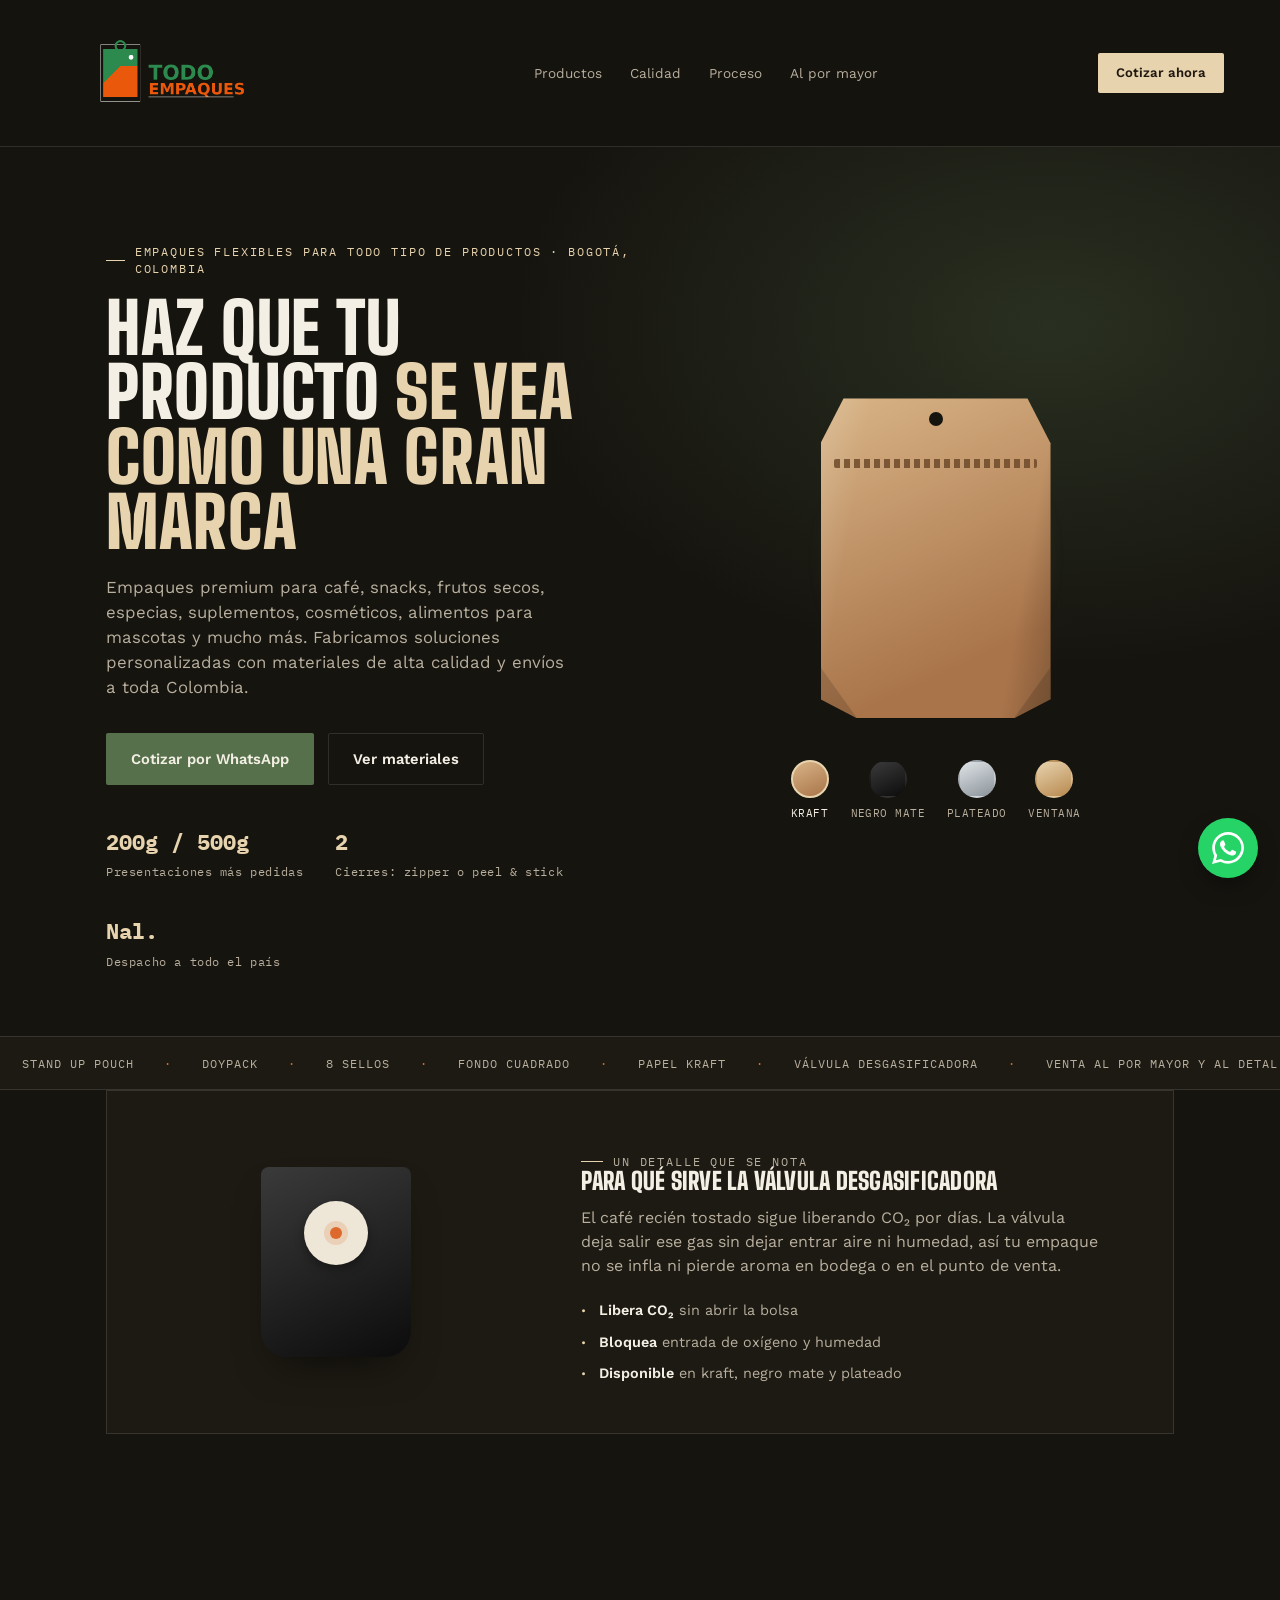
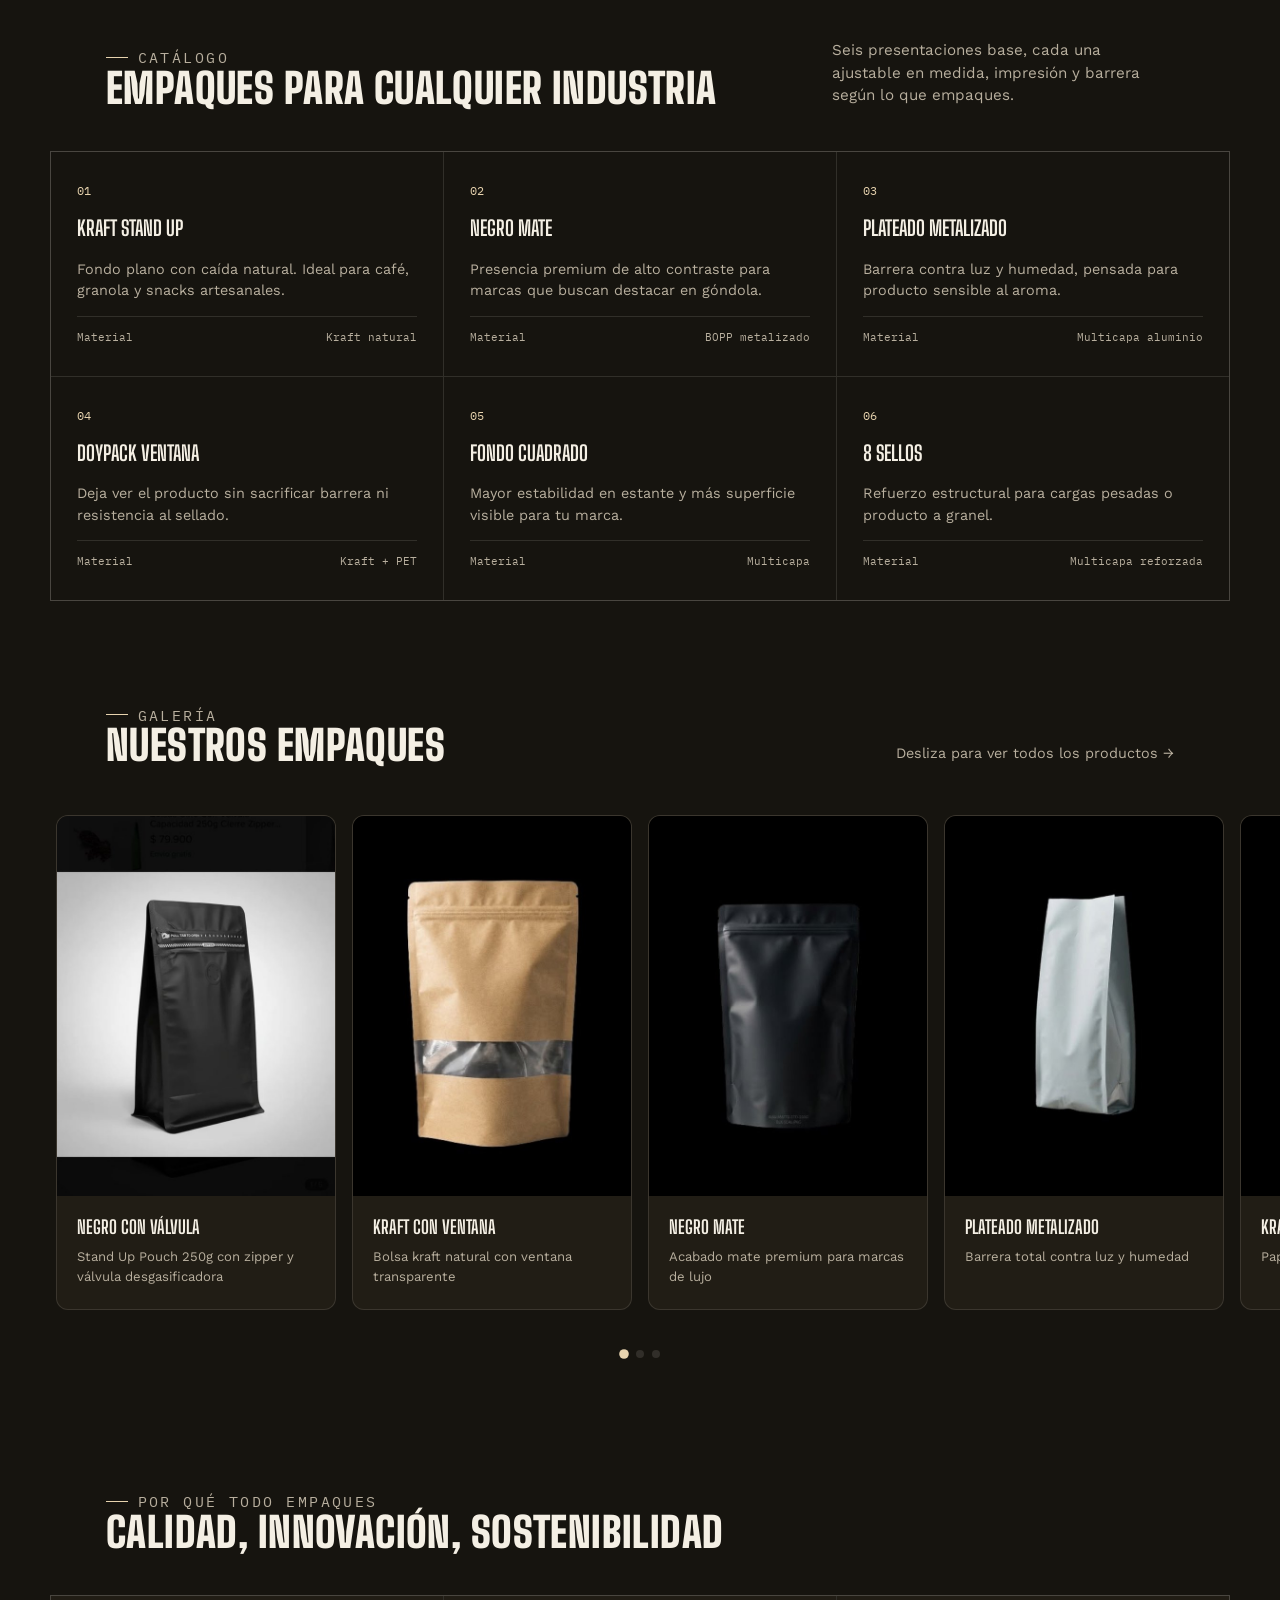
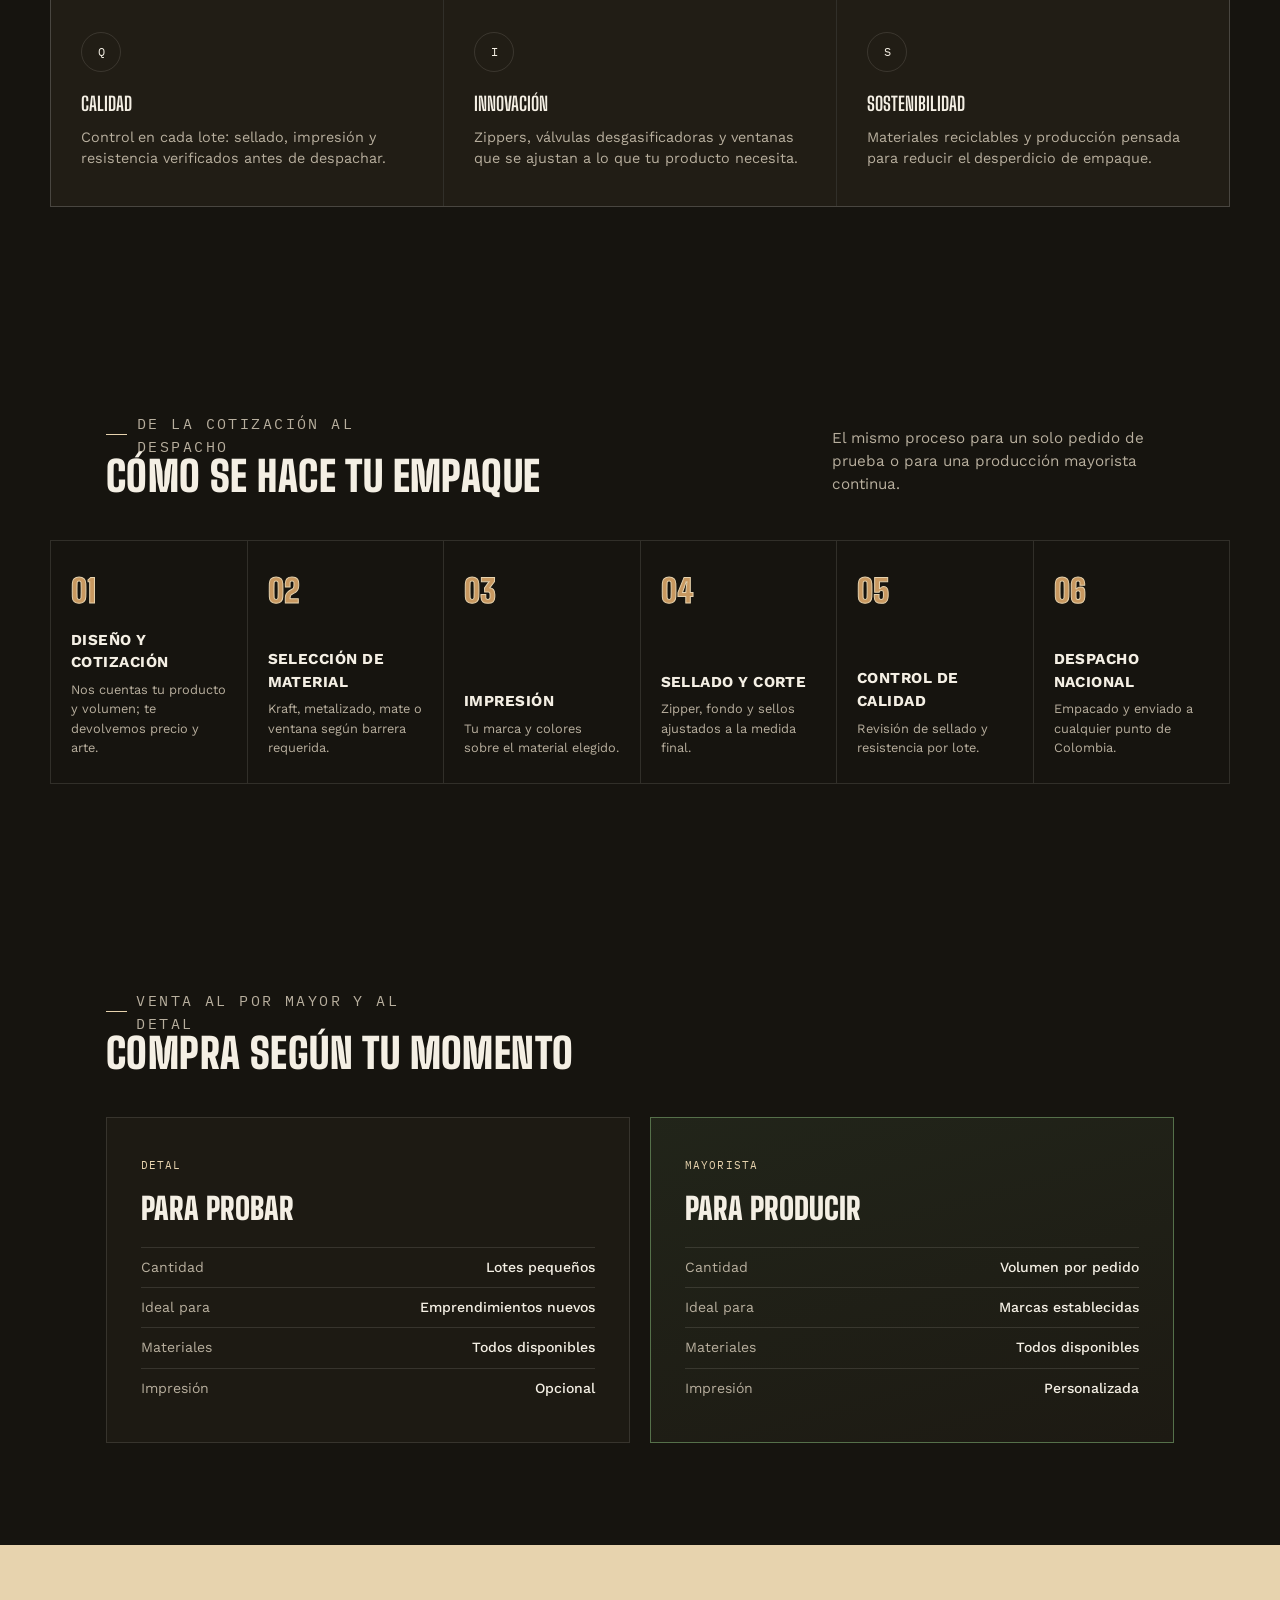
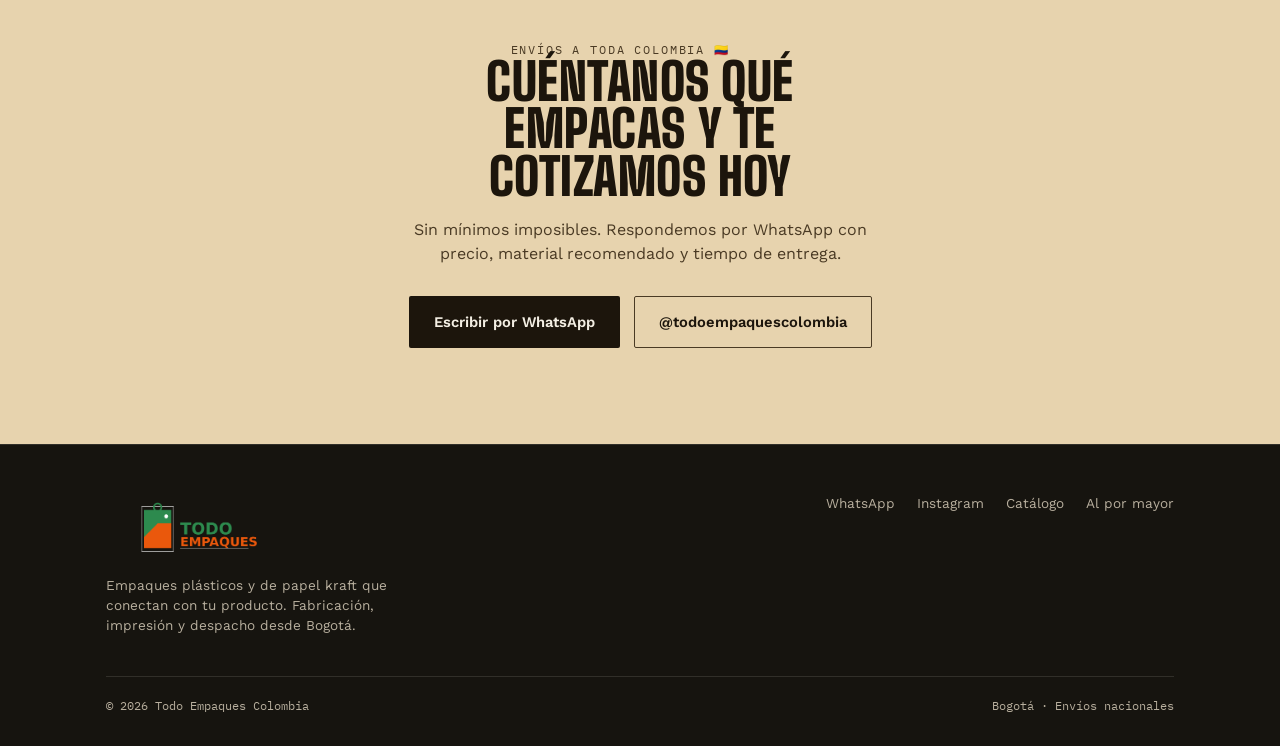
==== commit cbf81ee6: "Adjust logo sizes in navbar and footer Updated navbar and footer logo sizes for better visibility." ====
--- a/index.html
+++ b/index.html
@@ -89,7 +89,7 @@
   }
   .navbar{
     display:flex; align-items:center; justify-content:space-between;
-    padding:20px clamp(20px,5vw,56px);
+    padding:28px clamp(20px,5vw,56px);
   }
   .logotype{
     display:flex; align-items:center; gap:10px;
@@ -672,7 +672,7 @@
 <header class="site">
   <div class="navbar">
     <a href="#hero" class="logotype" style="text-decoration:none;">
-      <img src="assets/logo/logo_horizontal.png" alt="Todo Empaques" style="height:68px; width:auto; display:block;">
+      <img src="assets/logo/logo_horizontal.png" alt="Todo Empaques" style="height:90px; width:auto; display:block;">
     </a>
     <nav class="links" aria-label="Navegación principal">
       <a href="#productos">Productos</a>
@@ -1117,7 +1117,7 @@
     <div class="footer-grid">
       <div>
         <a href="#hero" class="logotype" style="text-decoration:none;">
-          <img src="assets/logo/logo_horizontal.png" alt="Todo Empaques" style="height:56px; width:auto; display:block;">
+          <img src="assets/logo/logo_horizontal.png" alt="Todo Empaques" style="height:72px; width:auto; display:block;">
         </a>
         <p>Empaques plásticos y de papel kraft que conectan con tu producto. Fabricación, impresión y despacho desde Bogotá.</p>
       </div>
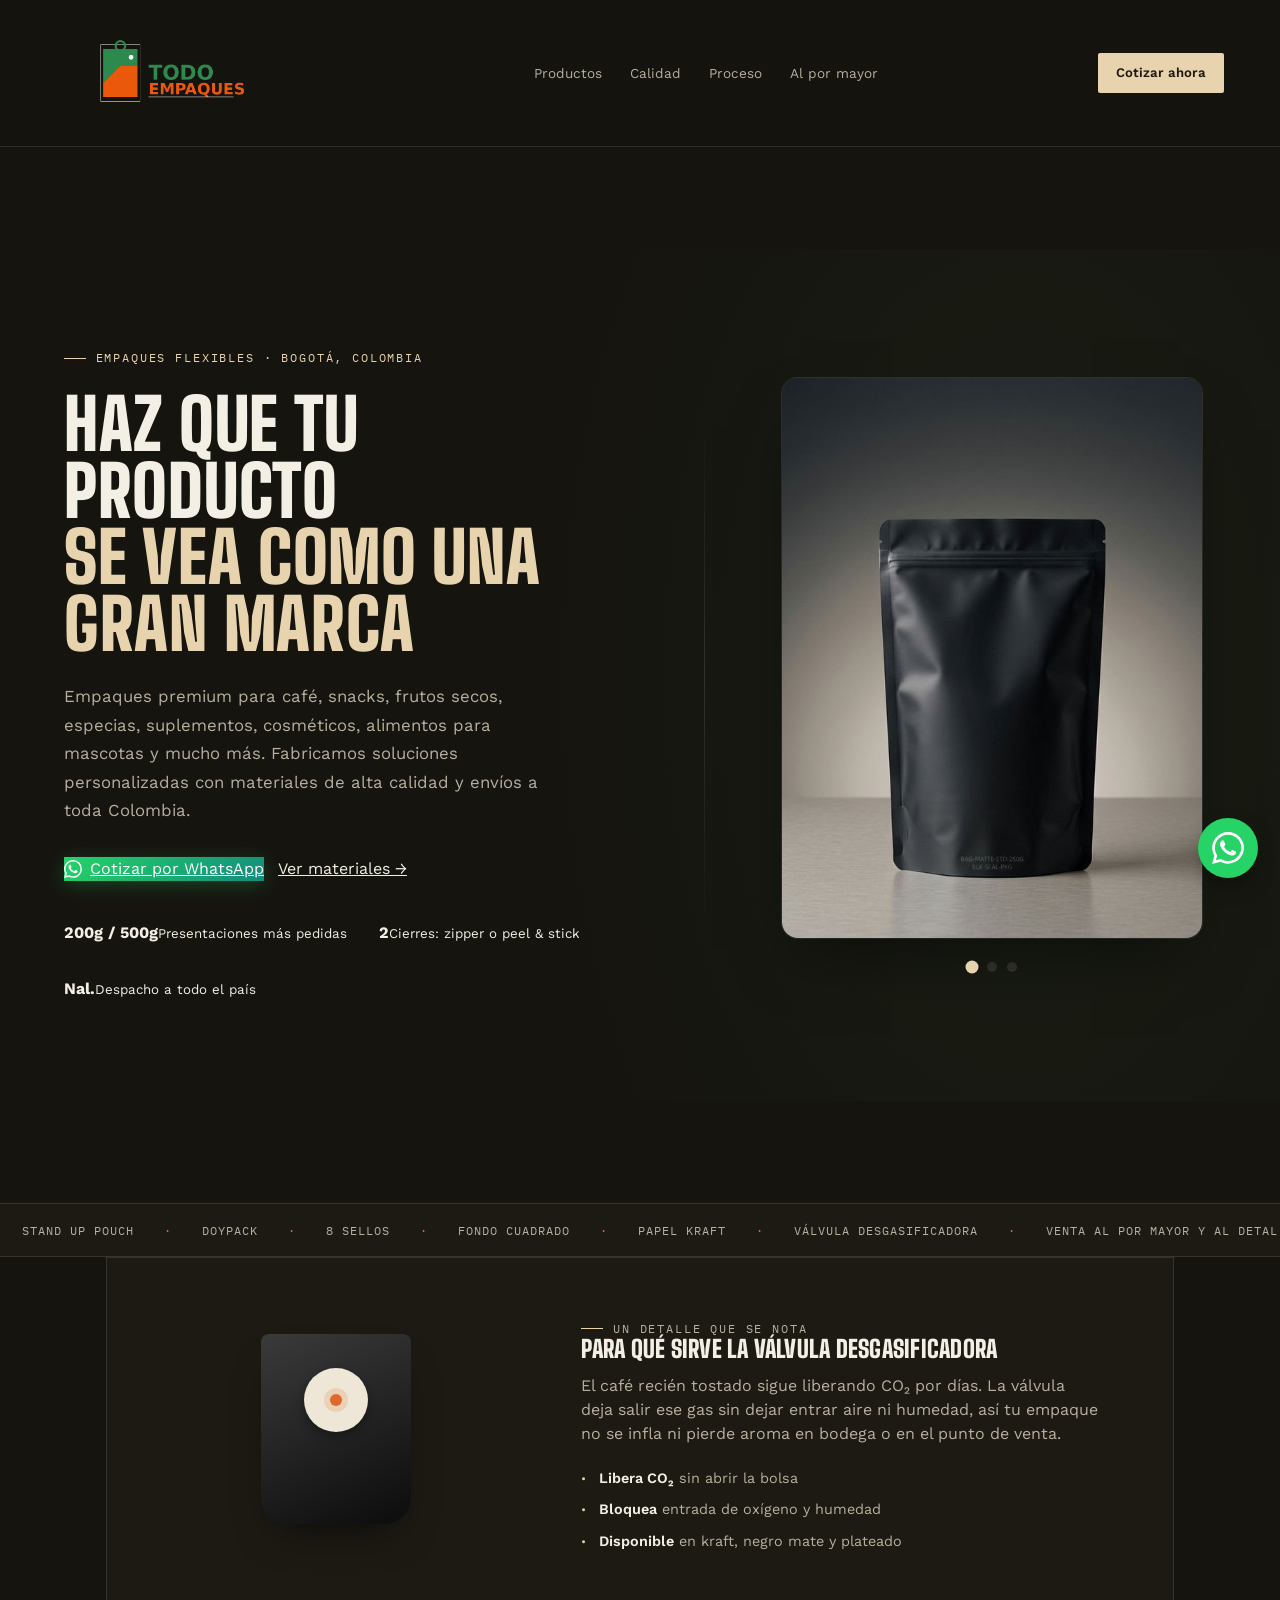
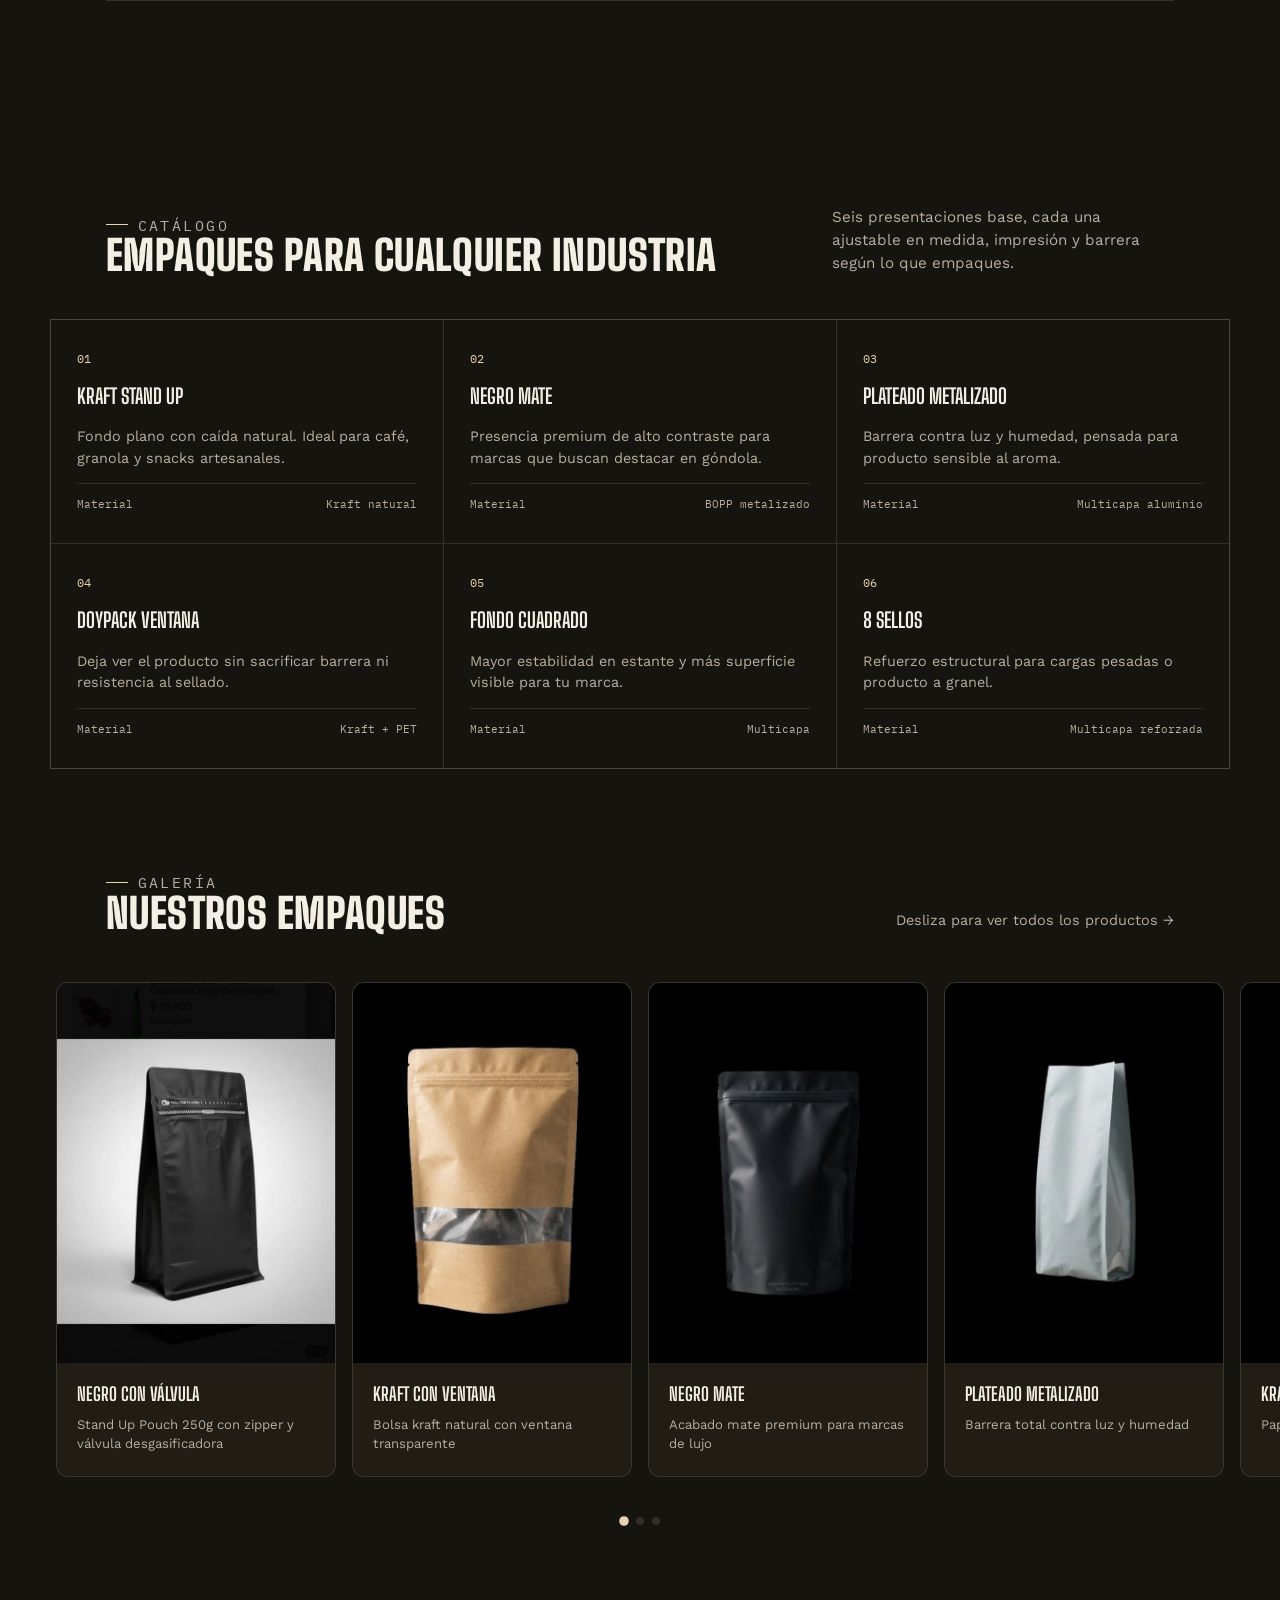
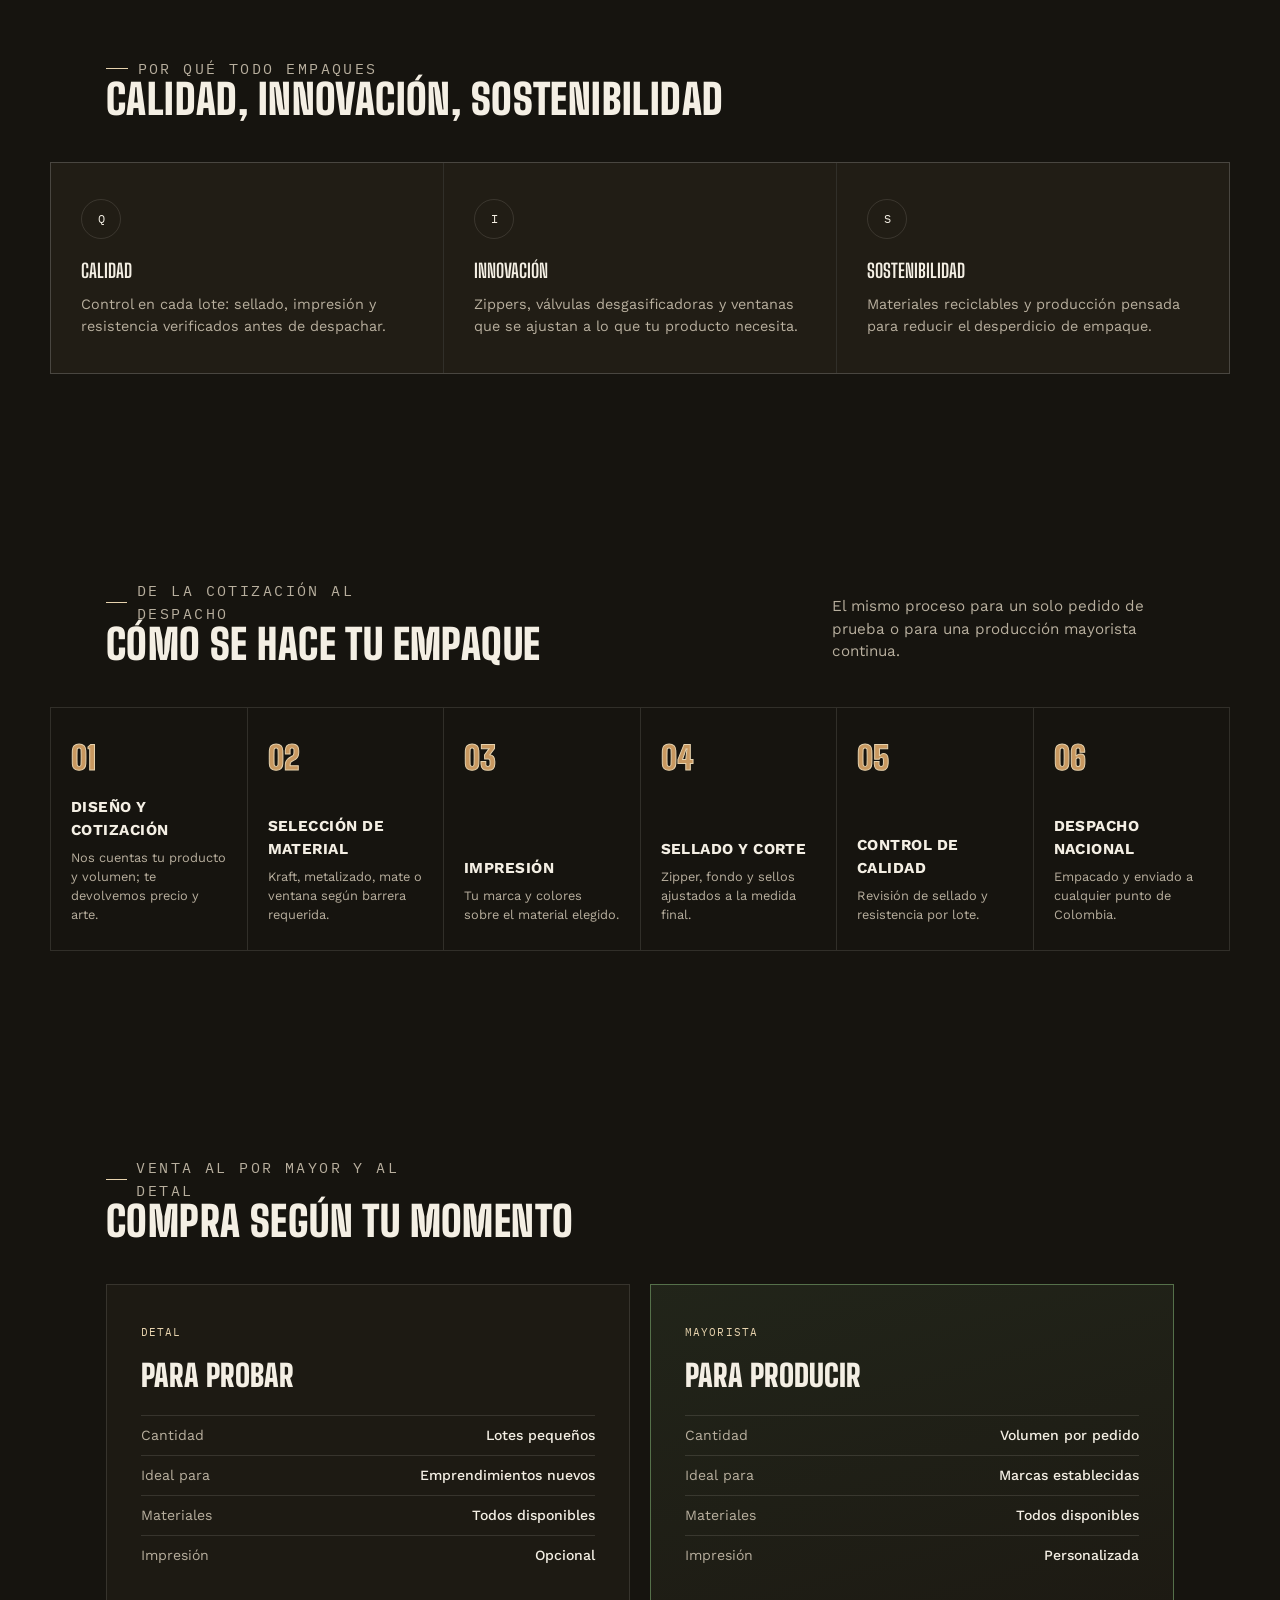
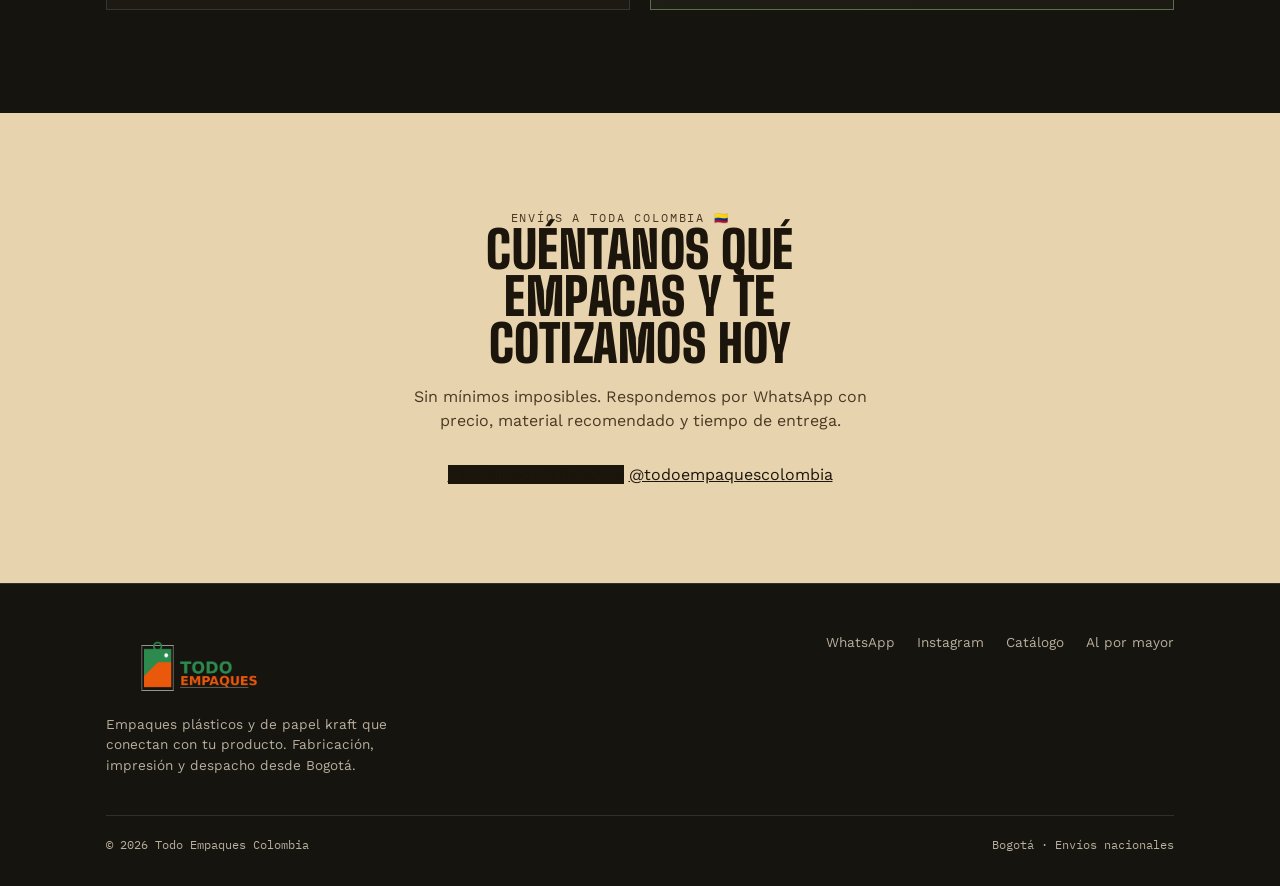
==== commit 07fa81aa: "Update index.html" ====
--- a/index.html
+++ b/index.html
@@ -122,150 +122,194 @@
   }
   @media (max-width:820px){ nav.links{display:none;} }
 
-  /* ---------- HERO ---------- */
-  .hero{
-    position:relative;
-    padding:clamp(48px,8vw,96px) 0 clamp(40px,6vw,64px);
-    overflow:hidden;
-    background:
-      radial-gradient(60% 55% at 82% 20%, color-mix(in srgb, var(--scene-accent) 30%, transparent), transparent 70%),
-      var(--bg);
-    transition: background .6s ease;
-  }
-  .hero-grid{
-    display:grid;
-    grid-template-columns: 1.05fr 0.95fr;
-    gap:clamp(24px,5vw,64px);
-    align-items:center;
-  }
-  @media (max-width:900px){ .hero-grid{grid-template-columns:1fr;} }
-
-  .hero h1{
-    font-size:clamp(2.5rem, 6vw, 4.4rem);
-    margin:18px 0 20px;
-    color:var(--ink);
-  }
-  .hero h1 span{ color:var(--kraft-light); }
-  .hero p.lede{
-    max-width:46ch;
-    color:var(--ink-dim);
-    font-size:1.05rem;
-  }
-  .cta-row{
-    display:flex; gap:14px; flex-wrap:wrap;
-    margin-top:32px;
-  }
-  .btn{
-    display:inline-flex; align-items:center; gap:8px;
-    padding:14px 24px;
-    font-weight:600; font-size:0.92rem;
-    border-radius:2px;
-    text-decoration:none;
-    border:1px solid transparent;
-    transition: transform .15s ease, background .2s ease, border-color .2s ease;
-  }
-  .btn:hover{ transform:translateY(-2px); }
-  .btn-primary{ background:var(--green); color:#F4EFE4; }
-  .btn-primary:hover{ background:#607F52; }
-  .btn-ghost{ border-color:var(--line); color:var(--ink); }
-  .btn-ghost:hover{ border-color:var(--kraft-light); }
-
-  .hero-meta{
-    margin-top:40px;
-    display:flex; gap:32px;
-    flex-wrap:wrap;
-  }
-  .hero-meta .stat{ font-family:'IBM Plex Mono', monospace; }
-  .hero-meta .stat b{
-    display:block; font-size:1.4rem; color:var(--kraft-light);
-  }
-  .hero-meta .stat small{ color:var(--ink-dim); font-size:0.74rem; letter-spacing:0.05em;}
-
-  /* ---------- POUCH SCENE ---------- */
-  .pouch-scene{
-    display:flex; flex-direction:column; align-items:center; gap:26px;
-  }
-  .pouch-stage{
-    position:relative;
-    width:min(280px, 70vw);
-    height:340px;
-    display:flex; align-items:center; justify-content:center;
-  }
-  .pouch-glow{
-    position:absolute; inset:-30px;
-    background: radial-gradient(closest-side, color-mix(in srgb, var(--scene-accent) 55%, transparent), transparent 72%);
-    filter:blur(6px);
-    transition: background .5s ease;
-  }
-  .pouch{
-    position:relative;
-    width:230px; height:320px;
-    clip-path: polygon(10% 0%, 90% 0%, 100% 14%, 100% 94%, 84% 100%, 16% 100%, 0% 94%, 0% 14%);
-    background: linear-gradient(155deg, var(--pouch-a) 0%, var(--pouch-b) 78%);
-    box-shadow: 0 30px 50px -20px rgba(0,0,0,0.6);
-    transition: background .5s ease;
-  }
-  .pouch::before{
-    content:"";
-    position:absolute; inset:0;
-    background: linear-gradient(100deg, rgba(255,255,255,0.16) 0%, transparent 18%, transparent 82%, rgba(0,0,0,0.22) 100%);
-  }
-  .pouch .hang-hole{
-    position:absolute; top:14px; left:50%; transform:translateX(-50%);
-    width:14px; height:14px; border-radius:50%;
-    background:var(--bg);
-  }
-  .pouch .zipper{
-    position:absolute; left:6%; right:6%; top:19%;
-    height:9px;
-    background: repeating-linear-gradient(90deg, var(--pouch-zip) 0 6px, transparent 6px 10px);
-    opacity:0.85;
-    border-radius:2px;
-  }
-  .pouch .window{
-    position:absolute;
-    left:50%; top:52%; transform:translate(-50%,-50%);
-    width:58%; height:38%;
-    border-radius:14px;
-    border:1.5px dashed rgba(244,239,228,0.5);
-    background:rgba(230,238,235,0.14);
-    opacity:0;
-    transition: opacity .4s ease;
-  }
-  .pouch .window .grain{
-    position:absolute; border-radius:50%;
-    background:#4A2E17;
-  }
-  .pouch.show-window .window{ opacity:1; }
-  .pouch .fold-l, .pouch .fold-r{
-    position:absolute; bottom:0; width:16%; height:16%;
-    background:rgba(0,0,0,0.14);
-  }
-  .pouch .fold-l{ left:0; clip-path:polygon(0 0,100% 100%,0 100%); }
-  .pouch .fold-r{ right:0; clip-path:polygon(100% 0,100% 100%,0 100%); }
-
-  .swatches{
-    display:flex; gap:10px; flex-wrap:wrap; justify-content:center;
-  }
-  .swatch{
-    display:flex; flex-direction:column; align-items:center; gap:8px;
-    background:none; border:none; cursor:pointer;
-    padding:6px; color:var(--ink-dim);
-    font-family:'IBM Plex Mono', monospace;
-    font-size:0.68rem; letter-spacing:0.04em; text-transform:uppercase;
-  }
-  .swatch .chip{
-    width:38px; height:38px; border-radius:50%;
-    border:2px solid transparent;
-    transition:border-color .2s, transform .2s;
-  }
-  .swatch:hover .chip{ transform:scale(1.08); }
-  .swatch[aria-pressed="true"] .chip{ border-color:var(--kraft-light); }
-  .swatch[aria-pressed="true"]{ color:var(--ink); }
-  .chip.kraft{ background:linear-gradient(155deg,#D8B486,#A9744A); }
-  .chip.negro{ background:linear-gradient(155deg,#3a3a3a,#0c0c0c); }
-  .chip.plateado{ background:linear-gradient(155deg,#dfe4e7,#8b939a); }
-  .chip.ventana{ background:linear-gradient(155deg,#E7D3AE,#B8894F); }
+    /* ---------- HERO SPLIT SCREEN ---------- */
+  .hero-split{
+    display: grid;
+    grid-template-columns: 1.1fr 0.9fr;
+    min-height: 90vh;
+    align-items: center;
+    gap: 0;
+    background: var(--bg);
+    position: relative;
+    overflow: hidden;
+  }
+
+  .hero-split::before{
+    content: '';
+    position: absolute;
+    top: -50%;
+    right: -20%;
+    width: 80%;
+    height: 200%;
+    background: radial-gradient(ellipse, rgba(45,138,78,0.08) 0%, transparent 70%);
+    pointer-events: none;
+  }
+
+  .hero-left{
+    padding: clamp(40px, 8vw, 100px) clamp(30px, 5vw, 80px);
+    position: relative;
+    z-index: 2;
+  }
+
+  .hero-left .eyebrow{
+    margin-bottom: 24px;
+  }
+
+  .hero-left h1{
+    font-size: clamp(2.8rem, 5.5vw, 4.8rem);
+    margin: 0 0 24px 0;
+    line-height: 0.95;
+  }
+
+  .hero-left h1 span{
+    color: var(--kraft-light);
+  }
+
+  .hero-left .lede{
+    max-width: 50ch;
+    color: var(--ink-dim);
+    font-size: 1.05rem;
+    line-height: 1.7;
+    margin-bottom: 32px;
+  }
+
+  .hero-left .cta-row{
+    display: flex;
+    gap: 14px;
+    flex-wrap: wrap;
+    margin-bottom: 40px;
+  }
+
+  .hero-left .btn-primary{
+    display: inline-flex;
+    align-items: center;
+    background: linear-gradient(135deg, #25D366, #128C7E);
+    color: white;
+    border: none;
+    box-shadow: 0 4px 20px rgba(37,211,102,0.25);
+  }
+
+  .hero-left .btn-primary:hover{
+    background: linear-gradient(135deg, #22c55e, #0d9488);
+    transform: translateY(-2px);
+    box-shadow: 0 6px 28px rgba(37,211,102,0.35);
+  }
+
+  .hero-left .btn-ghost{
+    border-color: var(--line);
+  }
+
+  .hero-left .hero-meta{
+    display: flex;
+    gap: 32px;
+    flex-wrap: wrap;
+  }
+
+  .hero-right{
+    position: relative;
+    height: 100%;
+    min-height: 600px;
+    display: flex;
+    align-items: center;
+    justify-content: center;
+    padding: 40px;
+  }
+
+  .hero-right::before{
+    content: '';
+    position: absolute;
+    left: 0;
+    top: 20%;
+    bottom: 20%;
+    width: 1px;
+    background: linear-gradient(to bottom, transparent, var(--line), transparent);
+  }
+
+  .hero-product-showcase{
+    position: relative;
+    width: 100%;
+    max-width: 420px;
+  }
+
+  .product-slider{
+    position: relative;
+    width: 100%;
+    aspect-ratio: 3/4;
+    border-radius: 16px;
+    overflow: hidden;
+    box-shadow: 0 30px 60px -20px rgba(0,0,0,0.5), 0 0 0 1px var(--line);
+  }
+
+  .product-slide{
+    position: absolute;
+    inset: 0;
+    opacity: 0;
+    transition: opacity 0.8s ease;
+  }
+
+  .product-slide.active{
+    opacity: 1;
+  }
+
+  .product-slide img{
+    width: 100%;
+    height: 100%;
+    object-fit: cover;
+  }
+
+  .slider-dots{
+    display: flex;
+    justify-content: center;
+    gap: 10px;
+    margin-top: 24px;
+  }
+
+  .slider-dots .dot{
+    width: 10px;
+    height: 10px;
+    border-radius: 50%;
+    background: var(--line);
+    cursor: pointer;
+    transition: all 0.3s ease;
+  }
+
+  .slider-dots .dot.active{
+    background: var(--kraft-light);
+    transform: scale(1.3);
+  }
+
+  /* Responsive */
+  @media (max-width: 900px){
+    .hero-split{
+      grid-template-columns: 1fr;
+      min-height: auto;
+    }
+    .hero-right{
+      min-height: 400px;
+      padding: 0 30px 60px;
+    }
+    .hero-right::before{
+      display: none;
+    }
+    .hero-left{
+      padding: 80px 30px 40px;
+      text-align: center;
+    }
+    .hero-left .lede{
+      margin-left: auto;
+      margin-right: auto;
+    }
+    .hero-left .cta-row{
+      justify-content: center;
+    }
+    .hero-left .hero-meta{
+      justify-content: center;
+    }
+    .product-slider{
+      max-width: 320px;
+      margin: 0 auto;
+    }
+  }
 
   /* ---------- TICKER ---------- */
   .ticker{
@@ -687,59 +731,48 @@
 <main>
   <!-- HERO -->
   <section class="hero" id="hero">
-    <div class="wrap hero-grid">
-      <div>
-        <p class="eyebrow">Empaques flexibles para todo tipo de productos · Bogotá, Colombia</p>
-
-<h1 class="display">
-Haz que tu producto
-<span>se vea como una gran marca</span>
-</h1>
-
-<p class="lede">
-Empaques premium para café, snacks, frutos secos, especias, suplementos, cosméticos, alimentos para mascotas y mucho más. Fabricamos soluciones personalizadas con materiales de alta calidad y envíos a toda Colombia.
-</p>
+    <div class="hero-split">
+      <div class="hero-left">
+        <p class="eyebrow">Empaques flexibles · Bogotá, Colombia</p>
+        <h1 class="display">
+          Haz que tu producto<br>
+          <span>se vea como una</span><br>
+          <span>gran marca</span>
+        </h1>
+        <p class="lede">
+          Empaques premium para café, snacks, frutos secos, especias, suplementos, cosméticos, alimentos para mascotas y mucho más. Fabricamos soluciones personalizadas con materiales de alta calidad y envíos a toda Colombia.
+        </p>
         <div class="cta-row">
-          <a class="btn btn-primary" href="https://wa.me/573507087958" target="_blank" rel="noopener">Cotizar por WhatsApp</a>
-          <a class="btn btn-ghost" href="#productos">Ver materiales</a>
+          <a class="btn btn-primary" href="https://wa.me/573507087958" target="_blank" rel="noopener">
+            <svg width="18" height="18" viewBox="0 0 24 24" fill="currentColor" style="margin-right:8px;"><path d="M17.472 14.382c-.297-.149-1.758-.867-2.03-.967-.273-.099-.471-.148-.67.15-.197.297-.767.966-.94 1.164-.173.199-.347.223-.644.075-.297-.15-1.255-.463-2.39-1.475-.883-.788-1.48-1.761-1.653-2.059-.173-.297-.018-.458.13-.606.134-.133.298-.347.446-.52.149-.174.198-.298.298-.497.099-.198.05-.371-.025-.52-.075-.149-.669-1.612-.916-2.207-.242-.579-.487-.5-.669-.51-.173-.008-.371-.01-.57-.01-.198 0-.52.074-.792.372-.272.297-1.04 1.016-1.04 2.479 0 1.462 1.065 2.875 1.213 3.074.149.198 2.096 3.2 5.077 4.487.709.306 1.262.489 1.694.625.712.227 1.36.195 1.871.118.571-.085 1.758-.719 2.006-1.413.248-.694.248-1.289.173-1.413-.074-.124-.272-.198-.57-.347m-5.421 7.403h-.004a9.87 9.87 0 01-5.031-1.378l-.361-.214-3.741.982.998-3.648-.235-.374a9.86 9.86 0 01-1.51-5.26c.001-5.45 4.436-9.884 9.888-9.884 2.64 0 5.122 1.03 6.988 2.898a9.825 9.825 0 012.893 6.994c-.003 5.45-4.437 9.884-9.885 9.884m8.413-18.297A11.815 11.815 0 0012.05 0C5.495 0 .16 5.335.157 11.892c0 2.096.547 4.142 1.588 5.945L.057 24l6.305-1.654a11.882 11.882 0 005.683 1.448h.005c6.554 0 11.89-5.335 11.893-11.893a11.821 11.821 0 00-3.48-8.413z"/></svg>
+            Cotizar por WhatsApp
+          </a>
+          <a class="btn btn-ghost" href="#productos">Ver materiales →</a>
         </div>
         <div class="hero-meta">
-          <div class="stat"><b>200g&nbsp;/&nbsp;500g</b><small>Presentaciones más pedidas</small></div>
+          <div class="stat"><b>200g / 500g</b><small>Presentaciones más pedidas</small></div>
           <div class="stat"><b>2</b><small>Cierres: zipper o peel & stick</small></div>
           <div class="stat"><b>Nal.</b><small>Despacho a todo el país</small></div>
         </div>
       </div>
-
-      <div class="pouch-scene">
-        <div class="pouch-stage">
-          <div class="pouch-glow" aria-hidden="true"></div>
-          <div class="pouch" id="pouch">
-            <div class="hang-hole"></div>
-            <div class="zipper"></div>
-            <div class="window" aria-hidden="true">
-              <div class="grain" style="width:7px;height:7px; left:20%; top:30%;"></div>
-              <div class="grain" style="width:9px;height:9px; left:45%; top:55%;"></div>
-              <div class="grain" style="width:6px;height:6px; left:65%; top:25%;"></div>
-              <div class="grain" style="width:8px;height:8px; left:75%; top:60%;"></div>
-              <div class="grain" style="width:5px;height:5px; left:35%; top:70%;"></div>
+      <div class="hero-right">
+        <div class="hero-product-showcase">
+          <div class="product-slider">
+            <div class="product-slide active">
+              <img src="assets/images/07_negro_mate_premium.jpg" alt="Empaque negro mate premium">
             </div>
-            <div class="fold-l"></div>
-            <div class="fold-r"></div>
-          </div>
-        </div>
-        <div class="swatches" role="group" aria-label="Selector de material">
-          <button class="swatch" data-material="kraft" aria-pressed="true">
-            <span class="chip kraft"></span> Kraft
-          </button>
-          <button class="swatch" data-material="negro" aria-pressed="false">
-            <span class="chip negro"></span> Negro mate
-          </button>
-          <button class="swatch" data-material="plateado" aria-pressed="false">
-            <span class="chip plateado"></span> Plateado
-          </button>
-          <button class="swatch" data-material="ventana" aria-pressed="false">
-            <span class="chip ventana"></span> Ventana
-          </button>
+            <div class="product-slide">
+              <img src="assets/images/05_kraft_natural.jpg" alt="Bolsa kraft natural">
+            </div>
+            <div class="product-slide">
+              <img src="assets/images/04_plateado.jpg" alt="Empaque plateado metalizado">
+            </div>
+          </div>
+          <div class="slider-dots">
+            <span class="dot active"></span>
+            <span class="dot"></span>
+            <span class="dot"></span>
+          </div>
         </div>
       </div>
     </div>
@@ -1168,6 +1201,35 @@
   swatches.forEach(s => {
     s.addEventListener('click', () => applyMaterial(s.dataset.material));
   });
+
+  // Hero Product Slider
+  const slides = document.querySelectorAll('.product-slide');
+  const dots = document.querySelectorAll('.slider-dots .dot');
+  let currentSlide = 0;
+
+  function showSlide(index){
+    slides.forEach((slide, i) => {
+      slide.classList.toggle('active', i === index);
+    });
+    dots.forEach((dot, i) => {
+      dot.classList.toggle('active', i === index);
+    });
+  }
+
+  function nextSlide(){
+    currentSlide = (currentSlide + 1) % slides.length;
+    showSlide(currentSlide);
+  }
+
+  setInterval(nextSlide, 4000);
+
+  dots.forEach((dot, index) => {
+    dot.addEventListener('click', () => {
+      currentSlide = index;
+      showSlide(currentSlide);
+    });
+  });
+
 </script>
 
 </body>
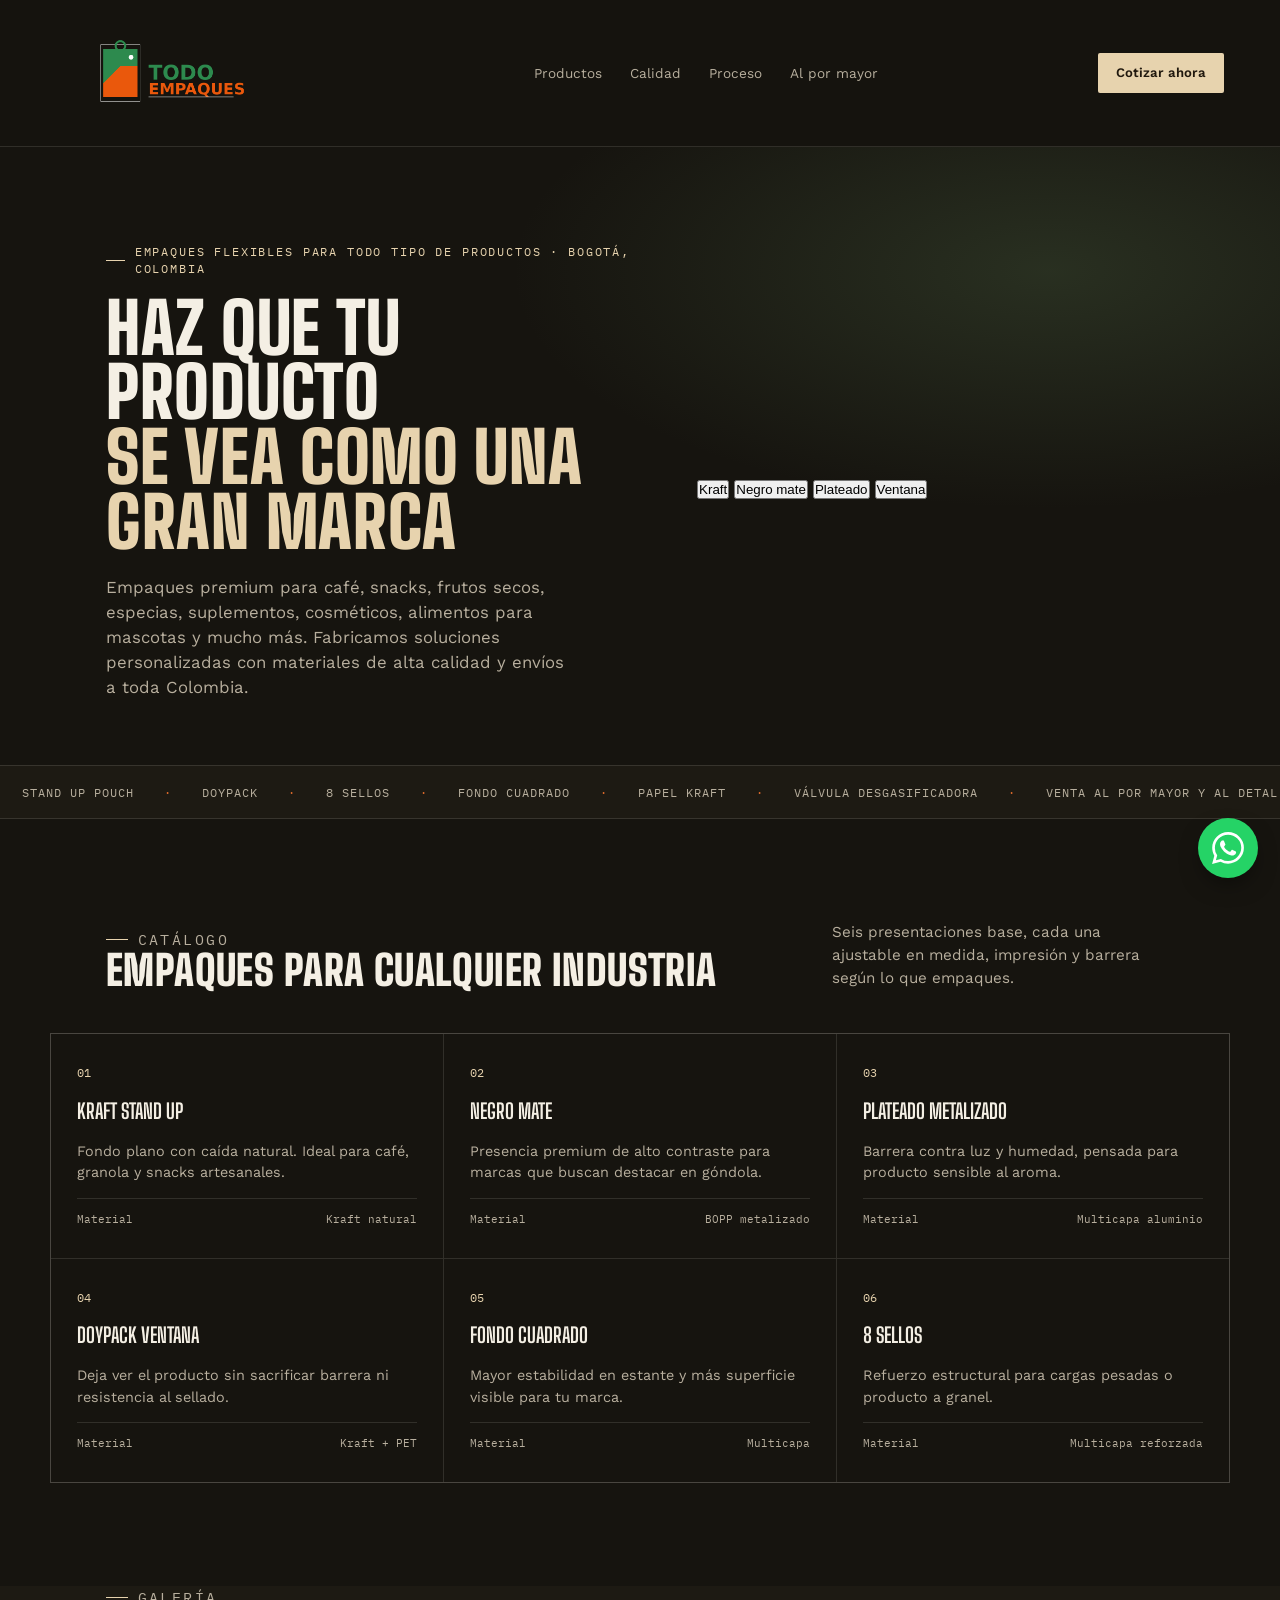
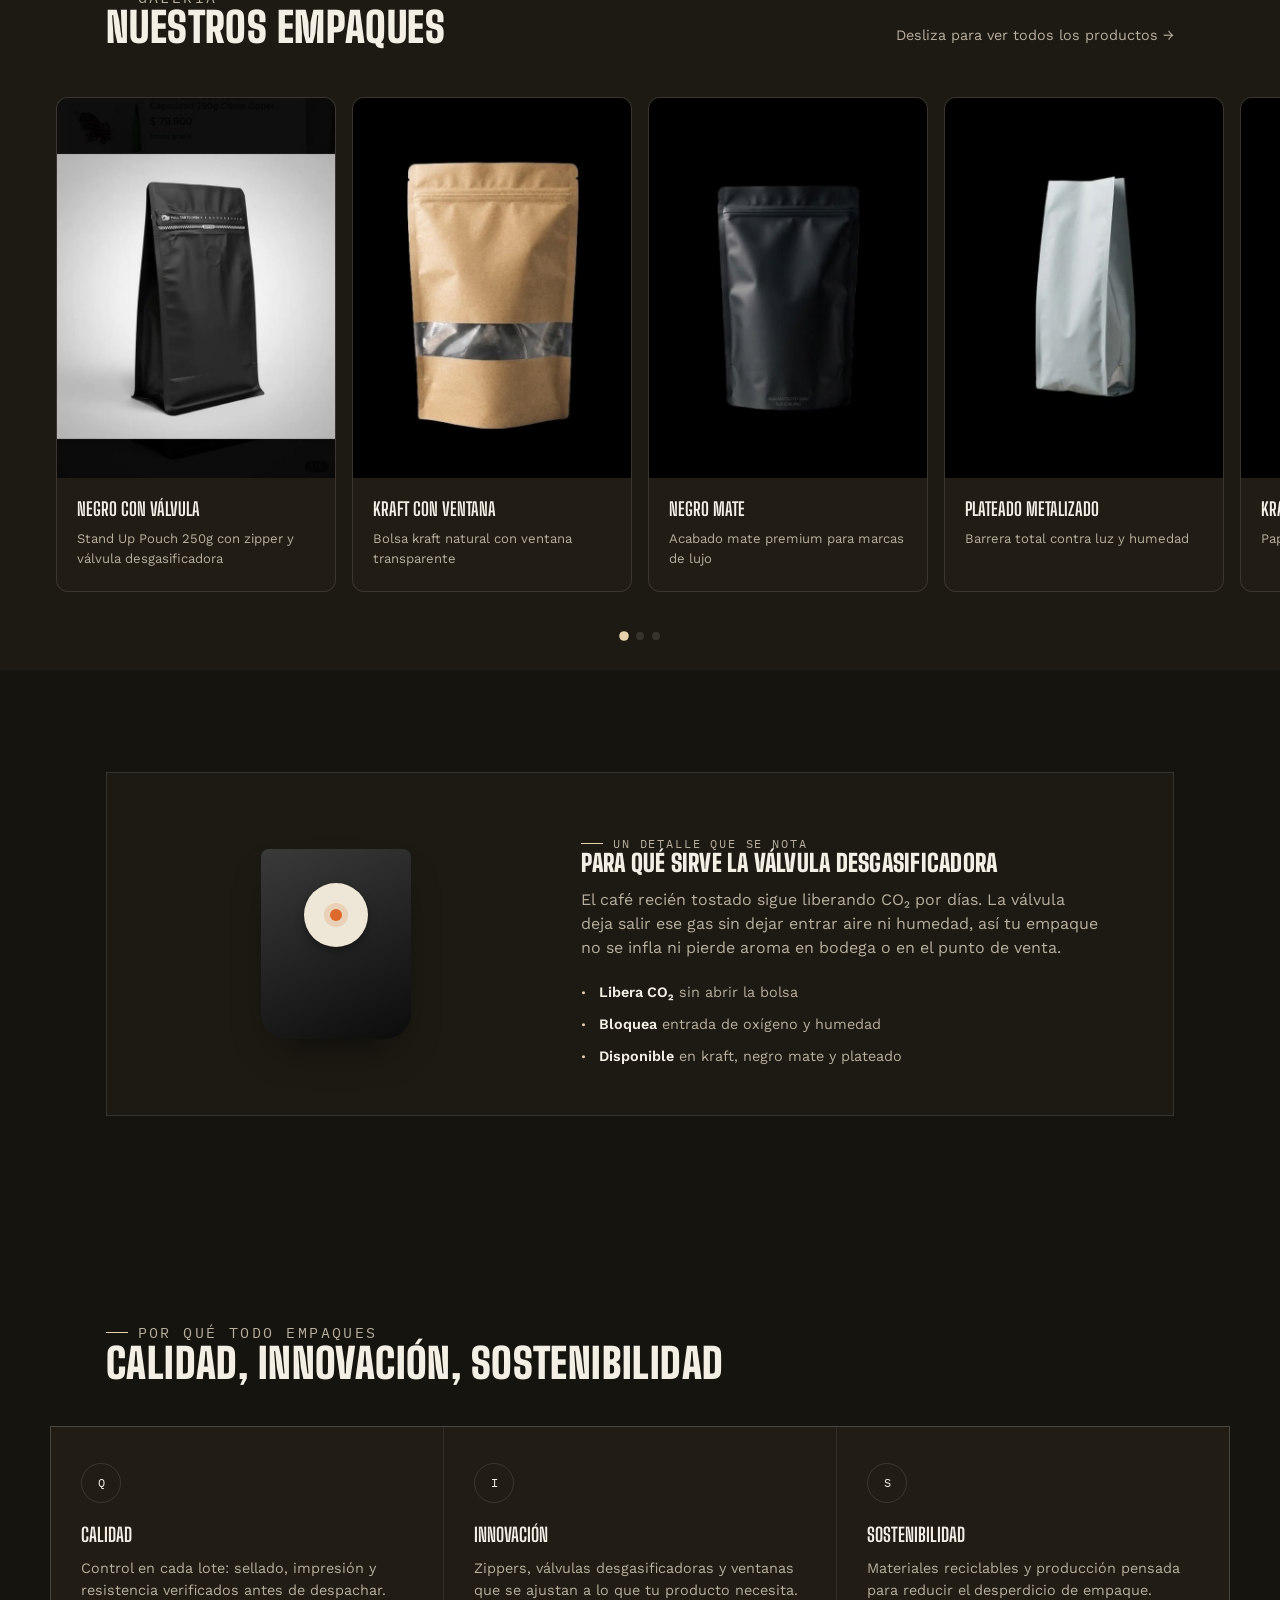
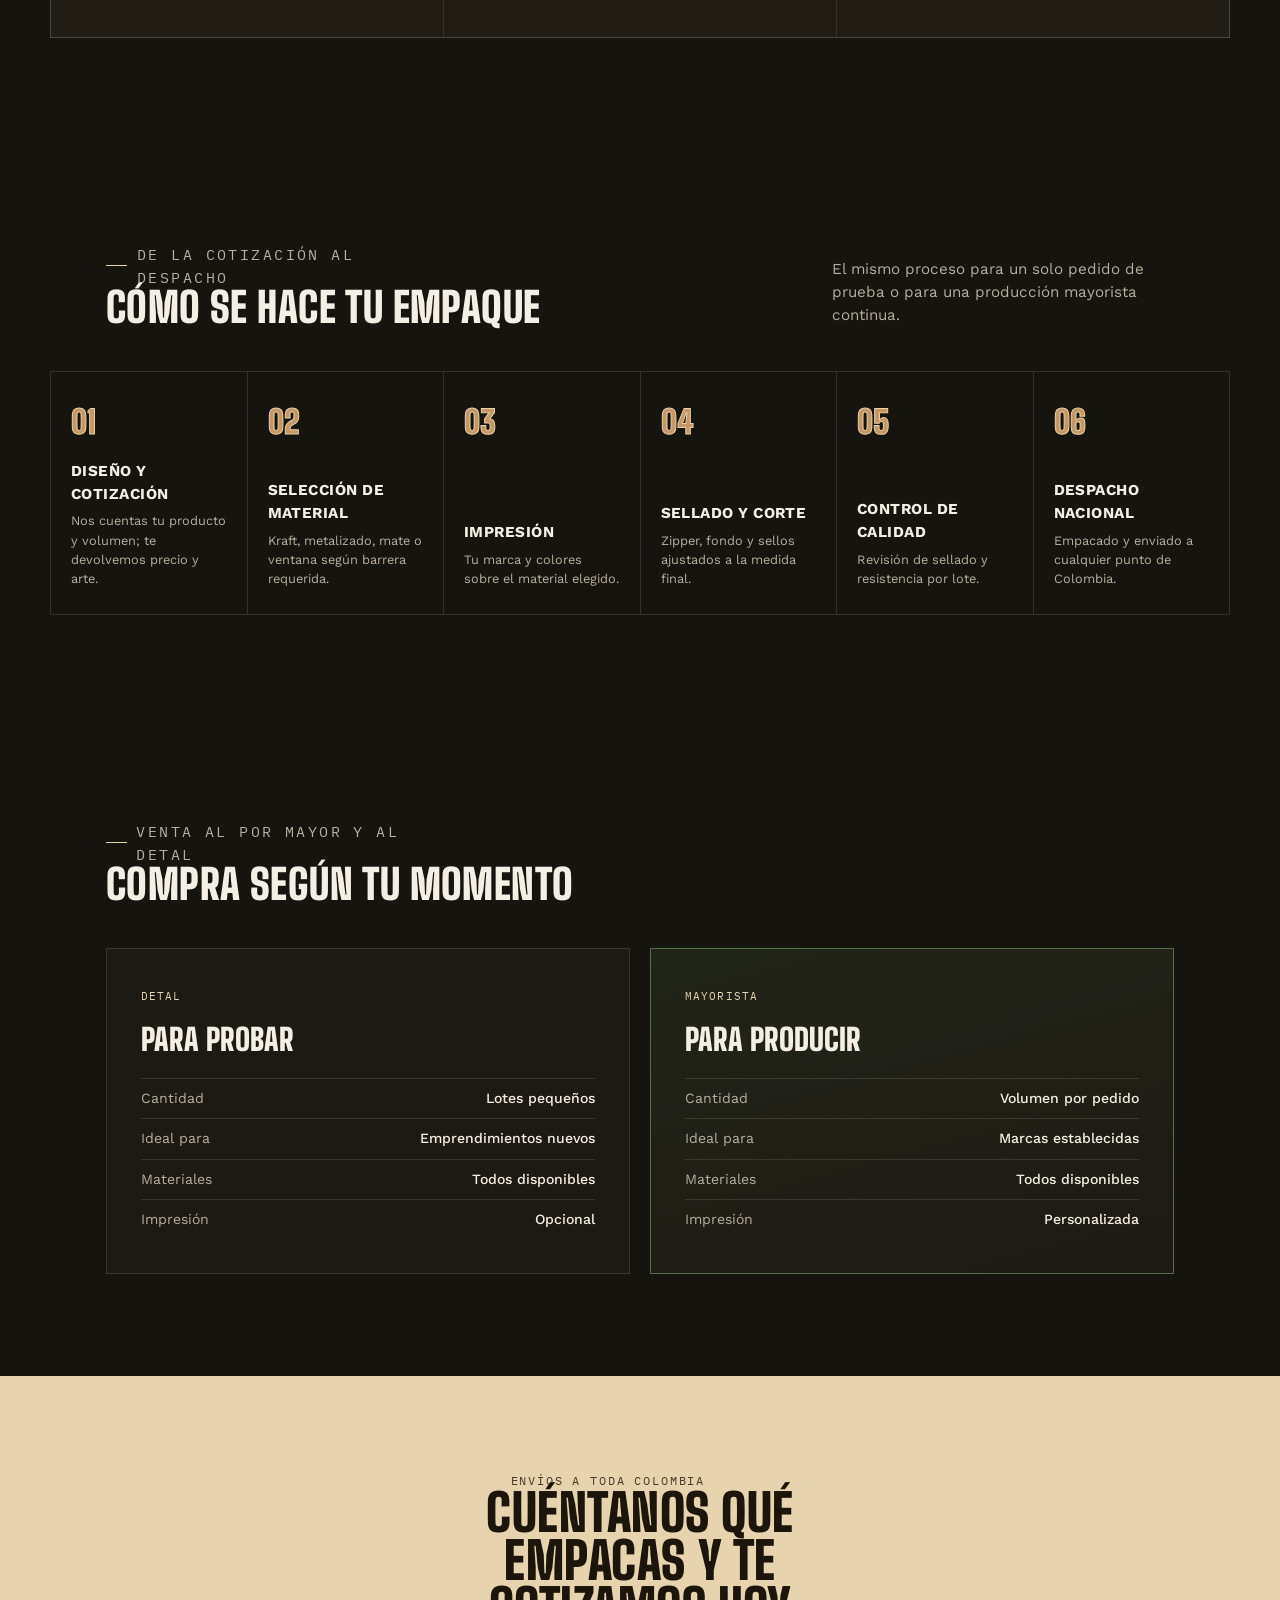
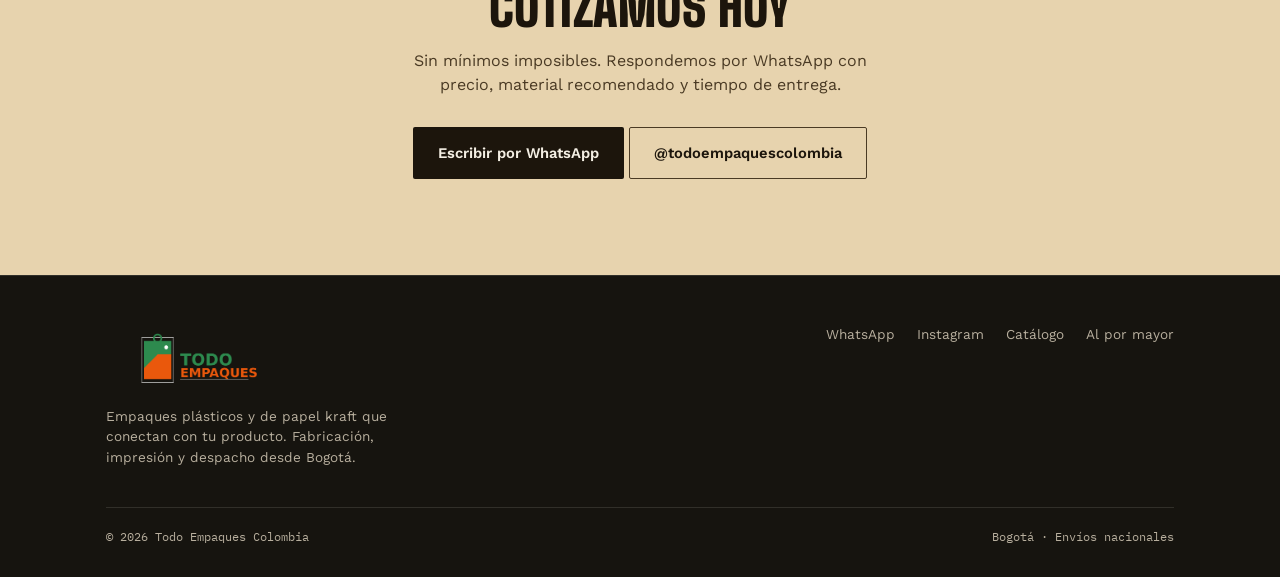
==== commit b483b718: "Update index.html" ====
--- a/index.html
+++ b/index.html
@@ -20,14 +20,12 @@
     --line: rgba(244,239,228,0.12);
     --green: #55704A;
     --orange: #DD6A2C;
-
     --pouch-a: #D8B486;
     --pouch-b: #A9744A;
     --pouch-zip: #6E4A2A;
     --scene-accent: #55704A;
     --swatch-label-ink: var(--ink);
   }
-
   *{box-sizing:border-box; margin:0; padding:0;}
   html{scroll-behavior:smooth;}
   body{
@@ -40,7 +38,6 @@
   }
   img,svg{display:block; max-width:100%;}
   a{color:inherit;}
-
   .display{
     font-family:'Big Shoulders Display', sans-serif;
     font-weight:900;
@@ -68,19 +65,17 @@
     background:var(--kraft-light);
     display:inline-block;
   }
-
   .wrap{
     max-width:1180px;
     margin:0 auto;
     padding:0 clamp(20px, 5vw, 56px);
   }
-
   :focus-visible{
     outline:2px solid var(--kraft-light);
     outline-offset:3px;
   }
 
-  /* ---------- NAV ---------- */
+  /* NAV */
   header.site{
     position:sticky; top:0; z-index:50;
     background:rgba(22,20,15,0.86);
@@ -97,11 +92,6 @@
     font-weight:900; font-size:1.15rem;
     letter-spacing:0.02em;
     text-transform:uppercase;
-  }
-  .logotype .mark{
-    width:26px; height:26px;
-    border-radius:50%;
-    background:conic-gradient(var(--orange), var(--green), var(--orange));
   }
   nav.links{
     display:flex; gap:28px;
@@ -122,196 +112,34 @@
   }
   @media (max-width:820px){ nav.links{display:none;} }
 
-    /* ---------- HERO SPLIT SCREEN ---------- */
-  .hero-split{
-    display: grid;
-    grid-template-columns: 1.1fr 0.9fr;
-    min-height: 90vh;
-    align-items: center;
-    gap: 0;
-    background: var(--bg);
-    position: relative;
-    overflow: hidden;
-  }
-
-  .hero-split::before{
-    content: '';
-    position: absolute;
-    top: -50%;
-    right: -20%;
-    width: 80%;
-    height: 200%;
-    background: radial-gradient(ellipse, rgba(45,138,78,0.08) 0%, transparent 70%);
-    pointer-events: none;
-  }
-
-  .hero-left{
-    padding: clamp(40px, 8vw, 100px) clamp(30px, 5vw, 80px);
-    position: relative;
-    z-index: 2;
-  }
-
-  .hero-left .eyebrow{
-    margin-bottom: 24px;
-  }
-
-  .hero-left h1{
-    font-size: clamp(2.8rem, 5.5vw, 4.8rem);
-    margin: 0 0 24px 0;
-    line-height: 0.95;
-  }
-
-  .hero-left h1 span{
-    color: var(--kraft-light);
-  }
-
-  .hero-left .lede{
-    max-width: 50ch;
-    color: var(--ink-dim);
-    font-size: 1.05rem;
-    line-height: 1.7;
-    margin-bottom: 32px;
-  }
-
-  .hero-left .cta-row{
-    display: flex;
-    gap: 14px;
-    flex-wrap: wrap;
-    margin-bottom: 40px;
-  }
-
-  .hero-left .btn-primary{
-    display: inline-flex;
-    align-items: center;
-    background: linear-gradient(135deg, #25D366, #128C7E);
-    color: white;
-    border: none;
-    box-shadow: 0 4px 20px rgba(37,211,102,0.25);
-  }
-
-  .hero-left .btn-primary:hover{
-    background: linear-gradient(135deg, #22c55e, #0d9488);
-    transform: translateY(-2px);
-    box-shadow: 0 6px 28px rgba(37,211,102,0.35);
-  }
-
-  .hero-left .btn-ghost{
-    border-color: var(--line);
-  }
-
-  .hero-left .hero-meta{
-    display: flex;
-    gap: 32px;
-    flex-wrap: wrap;
-  }
-
-  .hero-right{
-    position: relative;
-    height: 100%;
-    min-height: 600px;
-    display: flex;
-    align-items: center;
-    justify-content: center;
-    padding: 40px;
-  }
-
-  .hero-right::before{
-    content: '';
-    position: absolute;
-    left: 0;
-    top: 20%;
-    bottom: 20%;
-    width: 1px;
-    background: linear-gradient(to bottom, transparent, var(--line), transparent);
-  }
-
-  .hero-product-showcase{
-    position: relative;
-    width: 100%;
-    max-width: 420px;
-  }
-
-  .product-slider{
-    position: relative;
-    width: 100%;
-    aspect-ratio: 3/4;
-    border-radius: 16px;
-    overflow: hidden;
-    box-shadow: 0 30px 60px -20px rgba(0,0,0,0.5), 0 0 0 1px var(--line);
-  }
-
-  .product-slide{
-    position: absolute;
-    inset: 0;
-    opacity: 0;
-    transition: opacity 0.8s ease;
-  }
-
-  .product-slide.active{
-    opacity: 1;
-  }
-
-  .product-slide img{
-    width: 100%;
-    height: 100%;
-    object-fit: cover;
-  }
-
-  .slider-dots{
-    display: flex;
-    justify-content: center;
-    gap: 10px;
-    margin-top: 24px;
-  }
-
-  .slider-dots .dot{
-    width: 10px;
-    height: 10px;
-    border-radius: 50%;
-    background: var(--line);
-    cursor: pointer;
-    transition: all 0.3s ease;
-  }
-
-  .slider-dots .dot.active{
-    background: var(--kraft-light);
-    transform: scale(1.3);
-  }
-
-  /* Responsive */
-  @media (max-width: 900px){
-    .hero-split{
-      grid-template-columns: 1fr;
-      min-height: auto;
-    }
-    .hero-right{
-      min-height: 400px;
-      padding: 0 30px 60px;
-    }
-    .hero-right::before{
-      display: none;
-    }
-    .hero-left{
-      padding: 80px 30px 40px;
-      text-align: center;
-    }
-    .hero-left .lede{
-      margin-left: auto;
-      margin-right: auto;
-    }
-    .hero-left .cta-row{
-      justify-content: center;
-    }
-    .hero-left .hero-meta{
-      justify-content: center;
-    }
-    .product-slider{
-      max-width: 320px;
-      margin: 0 auto;
-    }
-  }
-
-  /* ---------- TICKER ---------- */
+  /* HERO */
+  .hero{
+    position:relative;
+    padding:clamp(48px,8vw,96px) 0 clamp(40px,6vw,64px);
+    overflow:hidden;
+    background: radial-gradient(60% 55% at 82% 20%, color-mix(in srgb, var(--scene-accent) 30%, transparent), transparent 70%), var(--bg);
+    transition: background .6s ease;
+  }
+  .hero-grid{
+    display:grid;
+    grid-template-columns: 1.05fr 0.95fr;
+    gap:clamp(24px,5vw,64px);
+    align-items:center;
+  }
+  @media (max-width:900px){ .hero-grid{grid-template-columns:1fr;} }
+  .hero h1{
+    font-size:clamp(2.5rem, 6vw, 4.4rem);
+    margin:18px 0 20px;
+    color:var(--ink);
+  }
+  .hero h1 span{ color:var(--kraft-light); }
+  .hero p.lede{
+    max-width:46ch;
+    color:var(--ink-dim);
+    font-size:1.05rem;
+  }
+
+  /* TICKER */
   .ticker{
     border-top:1px solid var(--line);
     border-bottom:1px solid var(--line);
@@ -342,7 +170,7 @@
     .ticker{ overflow-x:auto; }
   }
 
-  /* ---------- SECTION SHELL ---------- */
+  /* SECTION SHELL */
   section{ padding:clamp(56px,8vw,104px) 0; }
   .section-head{
     display:flex; justify-content:space-between; align-items:flex-end;
@@ -353,7 +181,124 @@
   }
   .section-head p{ max-width:38ch; color:var(--ink-dim); font-size:0.95rem; }
 
-  /* ---------- VALVE EXPLAINER ---------- */
+  /* PRODUCTS */
+  .products{
+    display:grid;
+    grid-template-columns:repeat(3, 1fr);
+    gap:1px;
+    background:var(--line);
+    border:1px solid var(--line);
+  }
+  @media (max-width:900px){ .products{ grid-template-columns:repeat(2,1fr);} }
+  @media (max-width:600px){ .products{ grid-template-columns:1fr;} }
+  .product-card{
+    background:var(--bg);
+    padding:30px 26px;
+    display:flex; flex-direction:column; gap:14px;
+    transition:background .2s;
+  }
+  .product-card:hover{ background:var(--panel); }
+  .product-card .num{
+    font-family:'IBM Plex Mono', monospace;
+    font-size:0.72rem; color:var(--kraft-light);
+  }
+  .product-card h3{
+    font-family:'Big Shoulders Display', sans-serif;
+    font-weight:700; text-transform:uppercase;
+    font-size:1.3rem;
+  }
+  .product-card p{ color:var(--ink-dim); font-size:0.9rem; }
+  .spec-row{
+    margin-top:auto; padding-top:12px;
+    border-top:1px solid var(--line);
+    display:flex; justify-content:space-between;
+    font-family:'IBM Plex Mono', monospace;
+    font-size:0.7rem; color:var(--ink-dim);
+  }
+
+  /* GALLERY HORIZONTAL */
+  .gallery-scroll-container{
+    width:100%;
+    overflow-x:auto;
+    overflow-y:hidden;
+    -webkit-overflow-scrolling:touch;
+    scrollbar-width:none;
+    padding:0 clamp(20px, 5vw, 56px) 20px;
+  }
+  .gallery-scroll-container::-webkit-scrollbar{ display:none; }
+  .gallery-scroll{
+    display:flex;
+    gap:16px;
+    width:max-content;
+    padding-bottom:10px;
+  }
+  .gallery-card{
+    flex:0 0 auto;
+    width:280px;
+    border-radius:12px;
+    overflow:hidden;
+    background:var(--panel);
+    border:1px solid var(--line);
+    transition:transform .3s ease, border-color .3s ease;
+  }
+  .gallery-card:hover{
+    transform:translateY(-6px);
+    border-color:var(--kraft-light);
+  }
+  .gallery-img-wrap{
+    width:100%;
+    height:380px;
+    overflow:hidden;
+    position:relative;
+  }
+  .gallery-img-wrap img{
+    width:100%;
+    height:100%;
+    object-fit:cover;
+    transition:transform .5s ease;
+  }
+  .gallery-card:hover .gallery-img-wrap img{
+    transform:scale(1.08);
+  }
+  .gallery-info{
+    padding:18px 20px 22px;
+  }
+  .gallery-info h3{
+    font-family:'Big Shoulders Display', sans-serif;
+    font-weight:700;
+    font-size:1.15rem;
+    text-transform:uppercase;
+    color:var(--ink);
+    margin-bottom:6px;
+  }
+  .gallery-info p{
+    font-size:0.82rem;
+    color:var(--ink-dim);
+    line-height:1.5;
+  }
+  .scroll-hint{
+    display:flex;
+    justify-content:center;
+    gap:8px;
+    padding:10px 0 30px;
+  }
+  .scroll-dot{
+    width:8px;
+    height:8px;
+    border-radius:50%;
+    background:var(--line);
+    transition:background .3s, transform .3s;
+  }
+  .scroll-dot.active{
+    background:var(--kraft-light);
+    transform:scale(1.2);
+  }
+  @media (max-width:600px){
+    .gallery-card{ width:240px; }
+    .gallery-img-wrap{ height:320px; }
+  }
+
+  /* VALVE */
   .valve-block{
     display:grid; grid-template-columns:0.8fr 1.2fr; gap:clamp(28px,5vw,64px);
     align-items:center;
@@ -387,7 +332,6 @@
     0%,100%{ box-shadow:0 0 0 6px rgba(221,106,44,0.18); }
     50%{ box-shadow:0 0 0 12px rgba(221,106,44,0.06); }
   }
-  @media (prefers-reduced-motion: reduce){ .valve-dot{ animation:none; } }
   .valve-copy p{ color:var(--ink-dim); max-width:52ch; margin-top:14px; }
   .valve-list{ list-style:none; margin-top:22px; display:flex; flex-direction:column; gap:10px; }
   .valve-list li{
@@ -399,43 +343,7 @@
   }
   .valve-list li b{ color:var(--ink); font-weight:600; }
 
-  /* ---------- PRODUCT GRID ---------- */
-  .products{
-    display:grid;
-    grid-template-columns:repeat(3, 1fr);
-    gap:1px;
-    background:var(--line);
-    border:1px solid var(--line);
-  }
-  @media (max-width:900px){ .products{ grid-template-columns:repeat(2,1fr);} }
-  @media (max-width:600px){ .products{ grid-template-columns:1fr;} }
-  .product-card{
-    background:var(--bg);
-    padding:30px 26px;
-    display:flex; flex-direction:column; gap:14px;
-    transition:background .2s;
-  }
-  .product-card:hover{ background:var(--panel); }
-  .product-card .num{
-    font-family:'IBM Plex Mono', monospace;
-    font-size:0.72rem; color:var(--kraft-light);
-  }
-  .product-card h3{
-    font-family:'Big Shoulders Display', sans-serif;
-    font-weight:700; text-transform:uppercase;
-    font-size:1.3rem;
-  }
-  .product-card p{ color:var(--ink-dim); font-size:0.9rem; }
-  .spec-row{
-    margin-top:auto; padding-top:12px;
-    border-top:1px solid var(--line);
-    display:flex; justify-content:space-between;
-    font-family:'IBM Plex Mono', monospace;
-    font-size:0.7rem; color:var(--ink-dim);
-  }
-  .spec-row + .spec-row{ border-top:none; padding-top:6px; }
-
-  /* ---------- FEATURES ---------- */
+  /* FEATURES */
   .features{
     display:grid; grid-template-columns:repeat(3,1fr); gap:1px;
     background:var(--line); border:1px solid var(--line);
@@ -455,7 +363,7 @@
   .feature h3{ font-family:'Big Shoulders Display'; font-weight:700; text-transform:uppercase; font-size:1.2rem; margin-bottom:8px;}
   .feature p{ color:var(--ink-dim); font-size:0.9rem;}
 
-  /* ---------- PROCESS ---------- */
+  /* PROCESS */
   .process-strip{
     display:grid; grid-template-columns:repeat(6,1fr);
     border-top:1px solid var(--line);
@@ -478,7 +386,7 @@
   .process-step h4{ font-size:0.95rem; margin-top:14px; text-transform:uppercase; letter-spacing:0.03em; }
   .process-step p{ font-size:0.8rem; color:var(--ink-dim); margin-top:6px; }
 
-  /* ---------- WHOLESALE ---------- */
+  /* WHOLESALE */
   .tiers{
     display:grid; grid-template-columns:1fr 1fr; gap:20px;
   }
@@ -506,7 +414,7 @@
   }
   .tier li b{ color:var(--ink); font-weight:500; }
 
-  /* ---------- SHIPPING / CTA BAND ---------- */
+  /* CTA BAND */
   .cta-band{
     background:var(--kraft-light);
     color:#1c150c;
@@ -519,10 +427,24 @@
   }
   .cta-band p{ color:#4a3a24; max-width:46ch; margin:0 auto; }
   .cta-band .cta-row{ justify-content:center; margin-top:30px; }
+  .btn{
+    display:inline-flex; align-items:center; gap:8px;
+    padding:14px 24px;
+    font-weight:600; font-size:0.92rem;
+    border-radius:2px;
+    text-decoration:none;
+    border:1px solid transparent;
+    transition: transform .15s ease, background .2s ease, border-color .2s ease;
+  }
+  .btn:hover{ transform:translateY(-2px); }
+  .btn-primary{ background:var(--green); color:#F4EFE4; }
+  .btn-primary:hover{ background:#607F52; }
+  .btn-ghost{ border-color:var(--line); color:var(--ink); }
+  .btn-ghost:hover{ border-color:var(--kraft-light); }
   .cta-band .btn-primary{ background:#1c150c; }
   .cta-band .btn-ghost{ border-color:#4a3a24; color:#1c150c; }
 
-  /* ---------- FOOTER ---------- */
+  /* FOOTER */
   footer{
     padding:48px 0 32px;
     border-top:1px solid var(--line);
@@ -542,7 +464,7 @@
     display:flex; justify-content:space-between; flex-wrap:wrap; gap:10px;
   }
 
-  /* ---------- FLOATING WHATSAPP ---------- */
+  /* FLOATING WHATSAPP */
   .float-wa{
     position:fixed; bottom:22px; right:22px; z-index:60;
     background:#25D366; color:#FFFFFF;
@@ -553,161 +475,7 @@
     transition:transform .2s;
   }
   .float-wa:hover{ transform:scale(1.08); }
-  .float-wa svg{
-    width:32px; height:32px;
-    fill:#FFFFFF;
-  }
-  /* ---------- GALLERY ---------- */
-  .gallery-grid{
-    display:grid;
-    grid-template-columns:repeat(4, 1fr);
-    grid-auto-rows:280px;
-    gap:12px;
-  }
-  @media (max-width:900px){ .gallery-grid{ grid-template-columns:repeat(2, 1fr); grid-auto-rows:240px; } }
-  @media (max-width:560px){ .gallery-grid{ grid-template-columns:1fr; grid-auto-rows:280px; } }
-
-  .gallery-item{
-    position:relative;
-    border-radius:8px;
-    overflow:hidden;
-    border:1px solid var(--line);
-    background:var(--panel);
-  }
-  .gallery-item img{
-    width:100%; height:100%;
-    object-fit:cover;
-    transition:transform .4s ease;
-  }
-  .gallery-item:hover img{ transform:scale(1.05); }
-
-  .gallery-item.large{
-    grid-column:span 2; grid-row:span 2;
-  }
-  .gallery-item.wide{
-    grid-column:span 2;
-  }
-  @media (max-width:560px){
-    .gallery-item.large{ grid-column:span 1; grid-row:span 1; }
-    .gallery-item.wide{ grid-column:span 1; }
-  }
-
-  .gallery-item figcaption{
-    position:absolute; bottom:0; left:0; right:0;
-    padding:20px;
-    background:linear-gradient(transparent, rgba(22,20,15,0.95));
-    transform:translateY(8px);
-    opacity:0;
-    transition:all .3s ease;
-  }
-  .gallery-item:hover figcaption{
-    transform:translateY(0);
-    opacity:1;
-  }
-  .gallery-item figcaption .tag{
-    display:inline-block;
-    font-family:'IBM Plex Mono'; font-size:0.65rem;
-    color:var(--kraft-light); text-transform:uppercase;
-    letter-spacing:0.1em; margin-bottom:8px;
-  }
-  .gallery-item figcaption h3{
-    font-family:'Big Shoulders Display'; font-weight:700;
-    font-size:1.1rem; text-transform:uppercase;
-    margin-bottom:4px;
-  }
-  .gallery-item figcaption p{
-    font-size:0.82rem; color:var(--ink-dim);
-  }
-
-  /* ---------- GALERIA HORIZONTAL DESLIZABLE ---------- */
-  .gallery-scroll-container{
-    width:100%;
-    overflow-x:auto;
-    overflow-y:hidden;
-    -webkit-overflow-scrolling:touch;
-    scrollbar-width:none;
-    padding:0 clamp(20px, 5vw, 56px) 20px;
-  }
-  .gallery-scroll-container::-webkit-scrollbar{ display:none; }
-
-  .gallery-scroll{
-    display:flex;
-    gap:16px;
-    width:max-content;
-    padding-bottom:10px;
-  }
-
-  .gallery-card{
-    flex:0 0 auto;
-    width:280px;
-    border-radius:12px;
-    overflow:hidden;
-    background:var(--panel);
-    border:1px solid var(--line);
-    transition:transform .3s ease, border-color .3s ease;
-  }
-  .gallery-card:hover{
-    transform:translateY(-6px);
-    border-color:var(--kraft-light);
-  }
-
-  .gallery-img-wrap{
-    width:100%;
-    height:380px;
-    overflow:hidden;
-    position:relative;
-  }
-  .gallery-img-wrap img{
-    width:100%;
-    height:100%;
-    object-fit:cover;
-    transition:transform .5s ease;
-  }
-  .gallery-card:hover .gallery-img-wrap img{
-    transform:scale(1.08);
-  }
-
-  .gallery-info{
-    padding:18px 20px 22px;
-  }
-  .gallery-info h3{
-    font-family:'Big Shoulders Display', sans-serif;
-    font-weight:700;
-    font-size:1.15rem;
-    text-transform:uppercase;
-    color:var(--ink);
-    margin-bottom:6px;
-  }
-  .gallery-info p{
-    font-size:0.82rem;
-    color:var(--ink-dim);
-    line-height:1.5;
-  }
-
-  /* Indicadores de scroll */
-  .scroll-hint{
-    display:flex;
-    justify-content:center;
-    gap:8px;
-    padding:10px 0 30px;
-  }
-  .scroll-dot{
-    width:8px;
-    height:8px;
-    border-radius:50%;
-    background:var(--line);
-    transition:background .3s, transform .3s;
-  }
-  .scroll-dot.active{
-    background:var(--kraft-light);
-    transform:scale(1.2);
-  }
-
-  @media (max-width:600px){
-    .gallery-card{ width:240px; }
-    .gallery-img-wrap{ height:320px; }
-  }
-
+  .float-wa svg{ width:32px; height:32px; fill:#FFFFFF; }
 </style>
 <base target="_blank">
 </head>
@@ -729,50 +497,49 @@
 </header>
 
 <main>
-  <!-- HERO -->
+  <!-- HERO LIMPIO - Solo anuncio principal -->
   <section class="hero" id="hero">
-    <div class="hero-split">
-      <div class="hero-left">
-        <p class="eyebrow">Empaques flexibles · Bogotá, Colombia</p>
+    <div class="wrap hero-grid">
+      <div>
+        <p class="eyebrow">Empaques flexibles para todo tipo de productos · Bogotá, Colombia</p>
         <h1 class="display">
           Haz que tu producto<br>
-          <span>se vea como una</span><br>
-          <span>gran marca</span>
+          <span>se vea como una gran marca</span>
         </h1>
         <p class="lede">
           Empaques premium para café, snacks, frutos secos, especias, suplementos, cosméticos, alimentos para mascotas y mucho más. Fabricamos soluciones personalizadas con materiales de alta calidad y envíos a toda Colombia.
         </p>
-        <div class="cta-row">
-          <a class="btn btn-primary" href="https://wa.me/573507087958" target="_blank" rel="noopener">
-            <svg width="18" height="18" viewBox="0 0 24 24" fill="currentColor" style="margin-right:8px;"><path d="M17.472 14.382c-.297-.149-1.758-.867-2.03-.967-.273-.099-.471-.148-.67.15-.197.297-.767.966-.94 1.164-.173.199-.347.223-.644.075-.297-.15-1.255-.463-2.39-1.475-.883-.788-1.48-1.761-1.653-2.059-.173-.297-.018-.458.13-.606.134-.133.298-.347.446-.52.149-.174.198-.298.298-.497.099-.198.05-.371-.025-.52-.075-.149-.669-1.612-.916-2.207-.242-.579-.487-.5-.669-.51-.173-.008-.371-.01-.57-.01-.198 0-.52.074-.792.372-.272.297-1.04 1.016-1.04 2.479 0 1.462 1.065 2.875 1.213 3.074.149.198 2.096 3.2 5.077 4.487.709.306 1.262.489 1.694.625.712.227 1.36.195 1.871.118.571-.085 1.758-.719 2.006-1.413.248-.694.248-1.289.173-1.413-.074-.124-.272-.198-.57-.347m-5.421 7.403h-.004a9.87 9.87 0 01-5.031-1.378l-.361-.214-3.741.982.998-3.648-.235-.374a9.86 9.86 0 01-1.51-5.26c.001-5.45 4.436-9.884 9.888-9.884 2.64 0 5.122 1.03 6.988 2.898a9.825 9.825 0 012.893 6.994c-.003 5.45-4.437 9.884-9.885 9.884m8.413-18.297A11.815 11.815 0 0012.05 0C5.495 0 .16 5.335.157 11.892c0 2.096.547 4.142 1.588 5.945L.057 24l6.305-1.654a11.882 11.882 0 005.683 1.448h.005c6.554 0 11.89-5.335 11.893-11.893a11.821 11.821 0 00-3.48-8.413z"/></svg>
-            Cotizar por WhatsApp
-          </a>
-          <a class="btn btn-ghost" href="#productos">Ver materiales →</a>
-        </div>
-        <div class="hero-meta">
-          <div class="stat"><b>200g / 500g</b><small>Presentaciones más pedidas</small></div>
-          <div class="stat"><b>2</b><small>Cierres: zipper o peel & stick</small></div>
-          <div class="stat"><b>Nal.</b><small>Despacho a todo el país</small></div>
-        </div>
-      </div>
-      <div class="hero-right">
-        <div class="hero-product-showcase">
-          <div class="product-slider">
-            <div class="product-slide active">
-              <img src="assets/images/07_negro_mate_premium.jpg" alt="Empaque negro mate premium">
+      </div>
+      <div class="pouch-scene">
+        <div class="pouch-stage">
+          <div class="pouch-glow" aria-hidden="true"></div>
+          <div class="pouch" id="pouch">
+            <div class="hang-hole"></div>
+            <div class="zipper"></div>
+            <div class="window" aria-hidden="true">
+              <div class="grain" style="width:7px;height:7px; left:20%; top:30%;"></div>
+              <div class="grain" style="width:9px;height:9px; left:45%; top:55%;"></div>
+              <div class="grain" style="width:6px;height:6px; left:65%; top:25%;"></div>
+              <div class="grain" style="width:8px;height:8px; left:75%; top:60%;"></div>
+              <div class="grain" style="width:5px;height:5px; left:35%; top:70%;"></div>
             </div>
-            <div class="product-slide">
-              <img src="assets/images/05_kraft_natural.jpg" alt="Bolsa kraft natural">
-            </div>
-            <div class="product-slide">
-              <img src="assets/images/04_plateado.jpg" alt="Empaque plateado metalizado">
-            </div>
-          </div>
-          <div class="slider-dots">
-            <span class="dot active"></span>
-            <span class="dot"></span>
-            <span class="dot"></span>
-          </div>
+            <div class="fold-l"></div>
+            <div class="fold-r"></div>
+          </div>
+        </div>
+        <div class="swatches" role="group" aria-label="Selector de material">
+          <button class="swatch" data-material="kraft" aria-pressed="true">
+            <span class="chip kraft"></span> Kraft
+          </button>
+          <button class="swatch" data-material="negro" aria-pressed="false">
+            <span class="chip negro"></span> Negro mate
+          </button>
+          <button class="swatch" data-material="plateado" aria-pressed="false">
+            <span class="chip plateado"></span> Plateado
+          </button>
+          <button class="swatch" data-material="ventana" aria-pressed="false">
+            <span class="chip ventana"></span> Ventana
+          </button>
         </div>
       </div>
     </div>
@@ -786,38 +553,13 @@
     </div>
   </div>
 
-  <!-- VALVE EXPLAINER -->
-  <section id="valvula" style="padding-top:0;">
-    <div class="wrap">
-      <div class="valve-block">
-        <div class="valve-visual" aria-hidden="true">
-          <div class="valve-pouch">
-            <div class="valve-disc">
-              <span class="valve-dot"></span>
-            </div>
-          </div>
-        </div>
-        <div class="valve-copy">
-          <p class="eyebrow">Un detalle que se nota</p>
-          <h2 class="display">Para qué sirve la válvula desgasificadora</h2>
-          <p>El café recién tostado sigue liberando CO₂ por días. La válvula deja salir ese gas sin dejar entrar aire ni humedad, así tu empaque no se infla ni pierde aroma en bodega o en el punto de venta.</p>
-          <ul class="valve-list">
-            <li><b>Libera CO₂</b> sin abrir la bolsa</li>
-            <li><b>Bloquea</b> entrada de oxígeno y humedad</li>
-            <li><b>Disponible</b> en kraft, negro mate y plateado</li>
-          </ul>
-        </div>
-      </div>
-    </div>
-  </section>
-
-  <!-- PRODUCTS -->
+  <!-- 1. CATÁLOGO (Productos) -->
   <section id="productos">
     <div class="wrap">
       <div class="section-head">
         <div>
           <p class="eyebrow">Catálogo</p>
-         <h2 class="display">Empaques para cualquier industria</h2>
+          <h2 class="display">Empaques para cualquier industria</h2>
         </div>
         <p>Seis presentaciones base, cada una ajustable en medida, impresión y barrera según lo que empaques.</p>
       </div>
@@ -864,9 +606,8 @@
     </div>
   </section>
 
-  
-  <!-- GALERIA HORIZONTAL DESLIZABLE -->
-  <section id="galeria" style="padding:0; overflow:hidden;">
+  <!-- 2. GALERÍA DE FOTOS -->
+  <section id="galeria" style="background:var(--bg-soft); padding:0; overflow:hidden;">
     <div class="wrap" style="padding-bottom:20px;">
       <div class="section-head" style="margin-bottom:30px;">
         <div>
@@ -876,7 +617,6 @@
         <p style="color:var(--ink-dim); font-size:0.9rem;">Desliza para ver todos los productos →</p>
       </div>
     </div>
-
     <div class="gallery-scroll-container">
       <div class="gallery-scroll">
         <div class="gallery-card">
@@ -1016,12 +756,35 @@
         </div>
       </div>
     </div>
-
-    <!-- Indicadores de scroll -->
     <div class="scroll-hint">
       <span class="scroll-dot active"></span>
       <span class="scroll-dot"></span>
       <span class="scroll-dot"></span>
+    </div>
+  </section>
+
+  <!-- 3. VÁLVULA DESGASIFICADORA -->
+  <section id="valvula">
+    <div class="wrap">
+      <div class="valve-block">
+        <div class="valve-visual" aria-hidden="true">
+          <div class="valve-pouch">
+            <div class="valve-disc">
+              <span class="valve-dot"></span>
+            </div>
+          </div>
+        </div>
+        <div class="valve-copy">
+          <p class="eyebrow">Un detalle que se nota</p>
+          <h2 class="display">Para qué sirve la válvula desgasificadora</h2>
+          <p>El café recién tostado sigue liberando CO₂ por días. La válvula deja salir ese gas sin dejar entrar aire ni humedad, así tu empaque no se infla ni pierde aroma en bodega o en el punto de venta.</p>
+          <ul class="valve-list">
+            <li><b>Libera CO₂</b> sin abrir la bolsa</li>
+            <li><b>Bloquea</b> entrada de oxígeno y humedad</li>
+            <li><b>Disponible</b> en kraft, negro mate y plateado</li>
+          </ul>
+        </div>
+      </div>
     </div>
   </section>
 
@@ -1134,7 +897,7 @@
   <!-- CTA BAND -->
   <section class="cta-band">
     <div class="wrap">
-      <p class="eyebrow" style="color:#4a3a24;">Envíos a toda Colombia 🇨🇴</p>
+      <p class="eyebrow" style="color:#4a3a24;">Envíos a toda Colombia</p>
       <h2 class="display">Cuéntanos qué empacas y te cotizamos hoy</h2>
       <p>Sin mínimos imposibles. Respondemos por WhatsApp con precio, material recomendado y tiempo de entrega.</p>
       <div class="cta-row">
@@ -1168,7 +931,7 @@
   </div>
 </footer>
 
-<!-- BOTON FLOTANTE WHATSAPP CON ICONO REAL -->
+<!-- BOTON FLOTANTE WHATSAPP -->
 <a class="float-wa" href="https://wa.me/573507087958" target="_blank" rel="noopener" aria-label="Escribir por WhatsApp">
   <svg viewBox="0 0 24 24" xmlns="http://www.w3.org/2000/svg">
     <path d="M17.472 14.382c-.297-.149-1.758-.867-2.03-.967-.273-.099-.471-.148-.67.15-.197.297-.767.966-.94 1.164-.173.199-.347.223-.644.075-.297-.15-1.255-.463-2.39-1.475-.883-.788-1.48-1.761-1.653-2.059-.173-.297-.018-.458.13-.606.134-.133.298-.347.446-.52.149-.174.198-.298.298-.497.099-.198.05-.371-.025-.52-.075-.149-.669-1.612-.916-2.207-.242-.579-.487-.5-.669-.51-.173-.008-.371-.01-.57-.01-.198 0-.52.074-.792.372-.272.297-1.04 1.016-1.04 2.479 0 1.462 1.065 2.875 1.213 3.074.149.198 2.096 3.2 5.077 4.487.709.306 1.262.489 1.694.625.712.227 1.36.195 1.871.118.571-.085 1.758-.719 2.006-1.413.248-.694.248-1.289.173-1.413-.074-.124-.272-.198-.57-.347m-5.421 7.403h-.004a9.87 9.87 0 01-5.031-1.378l-.361-.214-3.741.982.998-3.648-.235-.374a9.86 9.86 0 01-1.51-5.26c.001-5.45 4.436-9.884 9.888-9.884 2.64 0 5.122 1.03 6.988 2.898a9.825 9.825 0 012.893 6.994c-.003 5.45-4.437 9.884-9.885 9.884m8.413-18.297A11.815 11.815 0 0012.05 0C5.495 0 .16 5.335.157 11.892c0 2.096.547 4.142 1.588 5.945L.057 24l6.305-1.654a11.882 11.882 0 005.683 1.448h.005c6.554 0 11.89-5.335 11.893-11.893a11.821 11.821 0 00-3.48-8.413z"/>
@@ -1182,11 +945,9 @@
     plateado: { a:"#dfe4e7", b:"#8b939a", zip:"#4a5158", accent:"#7FA0AF", window:false },
     ventana:  { a:"#E7D3AE", b:"#B8894F", zip:"#6E4A2A", accent:"#55704A", window:true }
   };
-
   const root = document.documentElement;
   const pouch = document.getElementById('pouch');
   const swatches = document.querySelectorAll('.swatch');
-
   function applyMaterial(key){
     const m = materials[key];
     if(!m) return;
@@ -1197,39 +958,9 @@
     pouch.classList.toggle('show-window', m.window);
     swatches.forEach(s => s.setAttribute('aria-pressed', s.dataset.material === key ? 'true' : 'false'));
   }
-
   swatches.forEach(s => {
     s.addEventListener('click', () => applyMaterial(s.dataset.material));
   });
-
-  // Hero Product Slider
-  const slides = document.querySelectorAll('.product-slide');
-  const dots = document.querySelectorAll('.slider-dots .dot');
-  let currentSlide = 0;
-
-  function showSlide(index){
-    slides.forEach((slide, i) => {
-      slide.classList.toggle('active', i === index);
-    });
-    dots.forEach((dot, i) => {
-      dot.classList.toggle('active', i === index);
-    });
-  }
-
-  function nextSlide(){
-    currentSlide = (currentSlide + 1) % slides.length;
-    showSlide(currentSlide);
-  }
-
-  setInterval(nextSlide, 4000);
-
-  dots.forEach((dot, index) => {
-    dot.addEventListener('click', () => {
-      currentSlide = index;
-      showSlide(currentSlide);
-    });
-  });
-
 </script>
 
 </body>
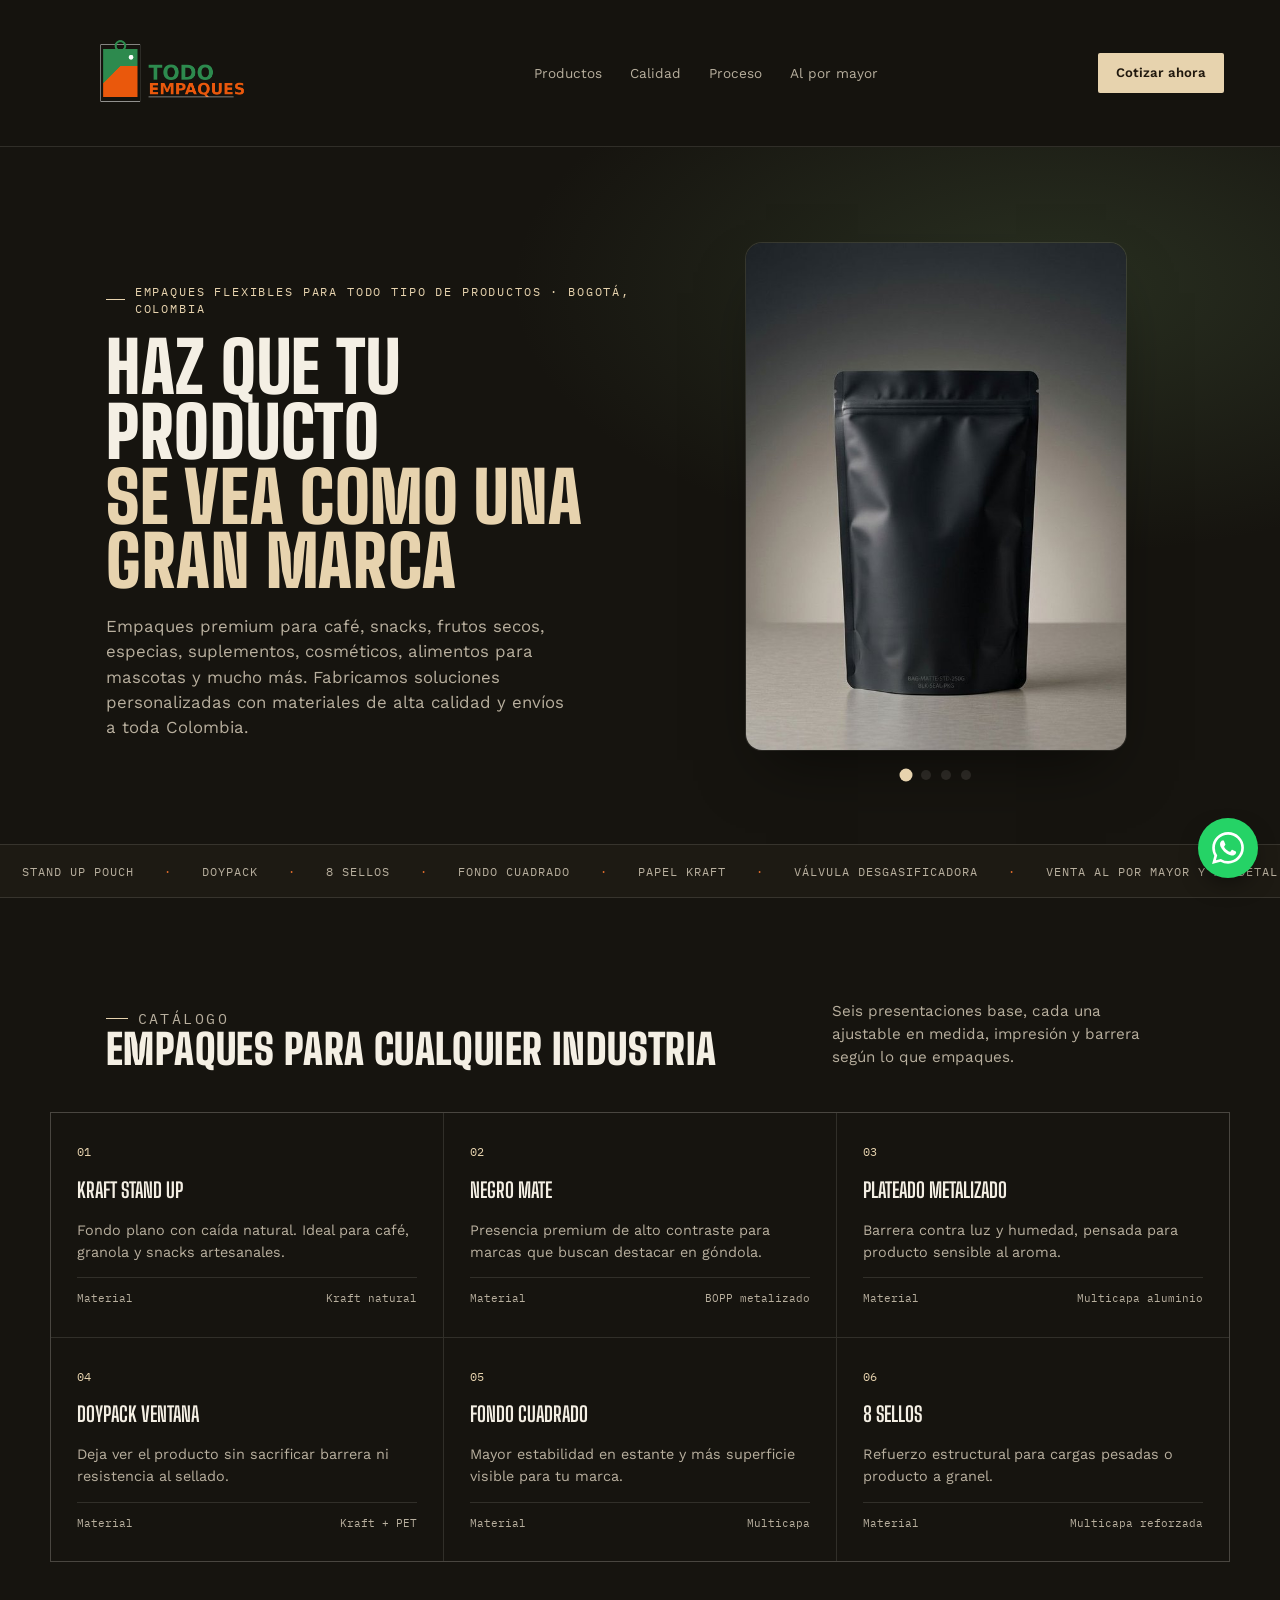
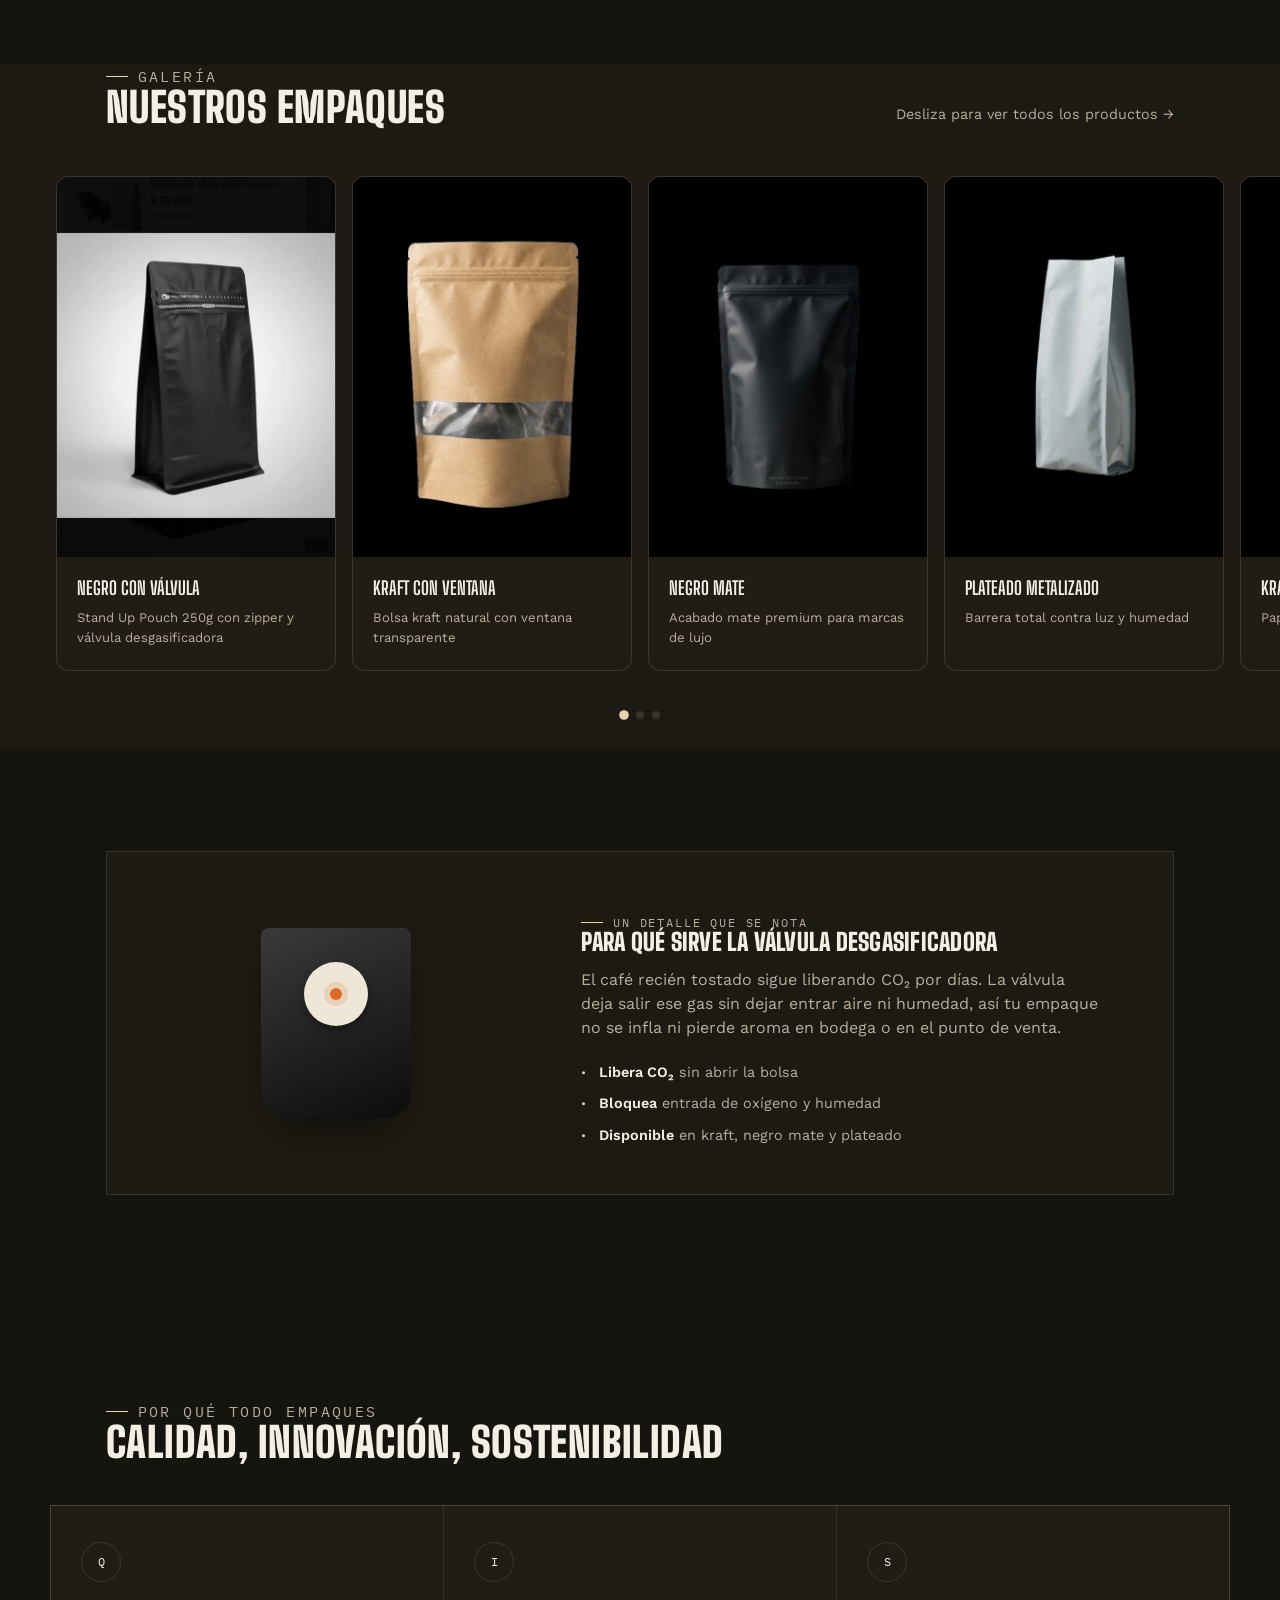
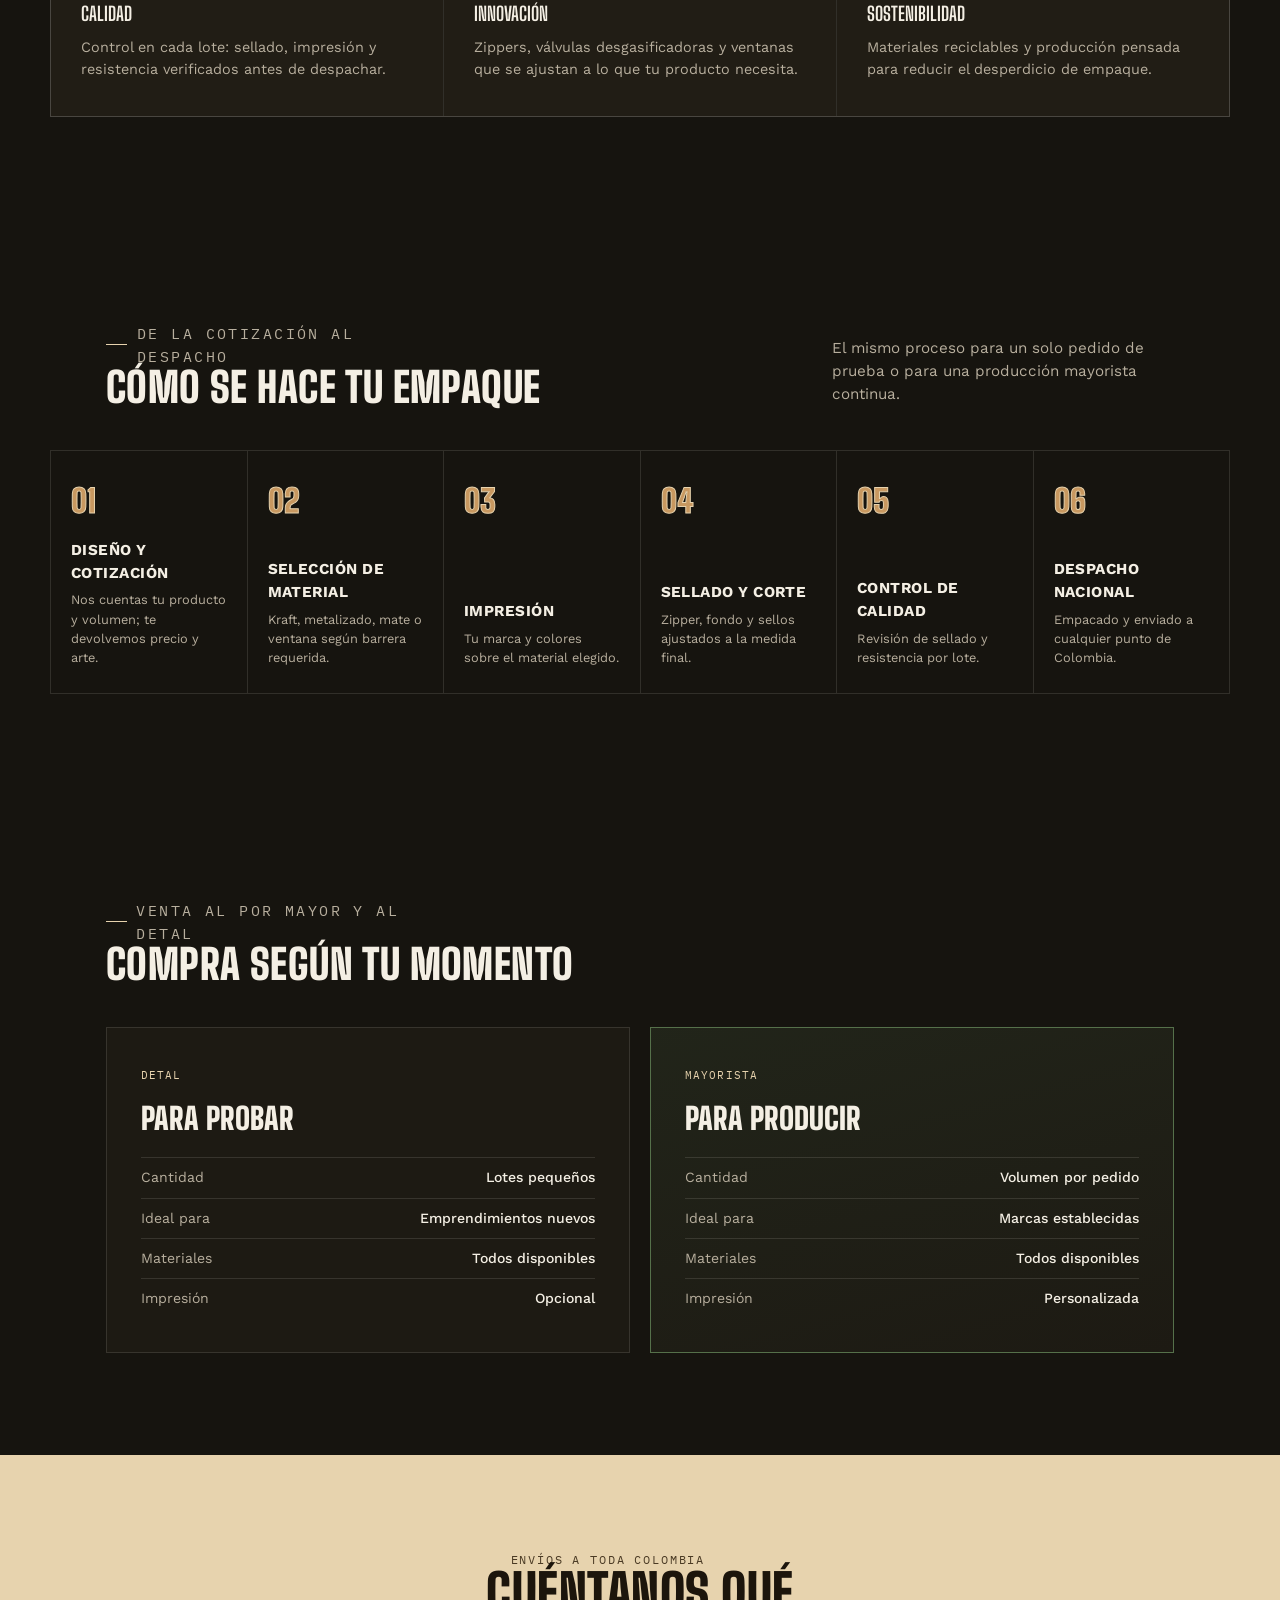
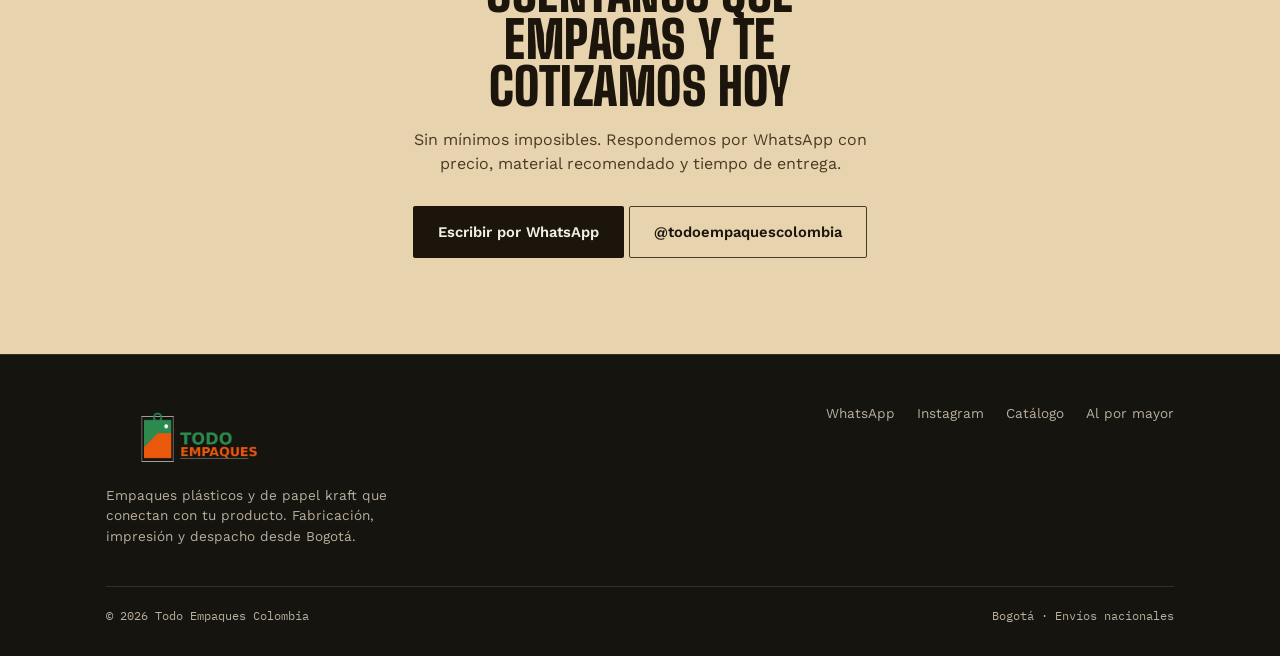
==== commit 4f72201f: "Update index.html" ====
--- a/index.html
+++ b/index.html
@@ -139,6 +139,53 @@
     font-size:1.05rem;
   }
 
+  /* HERO IMAGES SLIDER */
+  .hero-images{
+    display:flex;
+    flex-direction:column;
+    align-items:center;
+    gap:20px;
+  }
+  .hero-slider{
+    position:relative;
+    width:100%;
+    max-width:380px;
+    aspect-ratio:3/4;
+    border-radius:16px;
+    overflow:hidden;
+    box-shadow:0 30px 60px -20px rgba(0,0,0,0.5), 0 0 0 1px var(--line);
+  }
+  .hero-slide{
+    position:absolute;
+    inset:0;
+    opacity:0;
+    transition:opacity 0.8s ease;
+  }
+  .hero-slide.active{
+    opacity:1;
+  }
+  .hero-slide img{
+    width:100%;
+    height:100%;
+    object-fit:cover;
+  }
+  .hero-slider-dots{
+    display:flex;
+    gap:10px;
+  }
+  .hero-slider-dots .dot{
+    width:10px;
+    height:10px;
+    border-radius:50%;
+    background:var(--line);
+    cursor:pointer;
+    transition:all 0.3s ease;
+  }
+  .hero-slider-dots .dot.active{
+    background:var(--kraft-light);
+    transform:scale(1.3);
+  }
+
   /* TICKER */
   .ticker{
     border-top:1px solid var(--line);
@@ -497,7 +544,7 @@
 </header>
 
 <main>
-  <!-- HERO LIMPIO - Solo anuncio principal -->
+  <!-- HERO CON IMÁGENES REALES -->
   <section class="hero" id="hero">
     <div class="wrap hero-grid">
       <div>
@@ -510,36 +557,26 @@
           Empaques premium para café, snacks, frutos secos, especias, suplementos, cosméticos, alimentos para mascotas y mucho más. Fabricamos soluciones personalizadas con materiales de alta calidad y envíos a toda Colombia.
         </p>
       </div>
-      <div class="pouch-scene">
-        <div class="pouch-stage">
-          <div class="pouch-glow" aria-hidden="true"></div>
-          <div class="pouch" id="pouch">
-            <div class="hang-hole"></div>
-            <div class="zipper"></div>
-            <div class="window" aria-hidden="true">
-              <div class="grain" style="width:7px;height:7px; left:20%; top:30%;"></div>
-              <div class="grain" style="width:9px;height:9px; left:45%; top:55%;"></div>
-              <div class="grain" style="width:6px;height:6px; left:65%; top:25%;"></div>
-              <div class="grain" style="width:8px;height:8px; left:75%; top:60%;"></div>
-              <div class="grain" style="width:5px;height:5px; left:35%; top:70%;"></div>
-            </div>
-            <div class="fold-l"></div>
-            <div class="fold-r"></div>
-          </div>
-        </div>
-        <div class="swatches" role="group" aria-label="Selector de material">
-          <button class="swatch" data-material="kraft" aria-pressed="true">
-            <span class="chip kraft"></span> Kraft
-          </button>
-          <button class="swatch" data-material="negro" aria-pressed="false">
-            <span class="chip negro"></span> Negro mate
-          </button>
-          <button class="swatch" data-material="plateado" aria-pressed="false">
-            <span class="chip plateado"></span> Plateado
-          </button>
-          <button class="swatch" data-material="ventana" aria-pressed="false">
-            <span class="chip ventana"></span> Ventana
-          </button>
+      <div class="hero-images">
+        <div class="hero-slider">
+          <div class="hero-slide active">
+            <img src="assets/images/07_negro_mate_premium.jpg" alt="Empaque negro mate premium">
+          </div>
+          <div class="hero-slide">
+            <img src="assets/images/05_kraft_natural.jpg" alt="Bolsa kraft natural">
+          </div>
+          <div class="hero-slide">
+            <img src="assets/images/04_plateado.jpg" alt="Empaque plateado metalizado">
+          </div>
+          <div class="hero-slide">
+            <img src="assets/images/01_negro_valvula_zipper.jpg" alt="Negro con válvula y zipper">
+          </div>
+        </div>
+        <div class="hero-slider-dots">
+          <span class="dot active"></span>
+          <span class="dot"></span>
+          <span class="dot"></span>
+          <span class="dot"></span>
         </div>
       </div>
     </div>
@@ -961,6 +998,34 @@
   swatches.forEach(s => {
     s.addEventListener('click', () => applyMaterial(s.dataset.material));
   });
+
+  // Hero Image Slider
+  const heroSlides = document.querySelectorAll('.hero-slide');
+  const heroDots = document.querySelectorAll('.hero-slider-dots .dot');
+  let currentHeroSlide = 0;
+
+  function showHeroSlide(index){
+    heroSlides.forEach((slide, i) => {
+      slide.classList.toggle('active', i === index);
+    });
+    heroDots.forEach((dot, i) => {
+      dot.classList.toggle('active', i === index);
+    });
+  }
+
+  function nextHeroSlide(){
+    currentHeroSlide = (currentHeroSlide + 1) % heroSlides.length;
+    showHeroSlide(currentHeroSlide);
+  }
+
+  setInterval(nextHeroSlide, 4000);
+
+  heroDots.forEach((dot, index) => {
+    dot.addEventListener('click', () => {
+      currentHeroSlide = index;
+      showHeroSlide(currentHeroSlide);
+    });
+  });
 </script>
 
 </body>
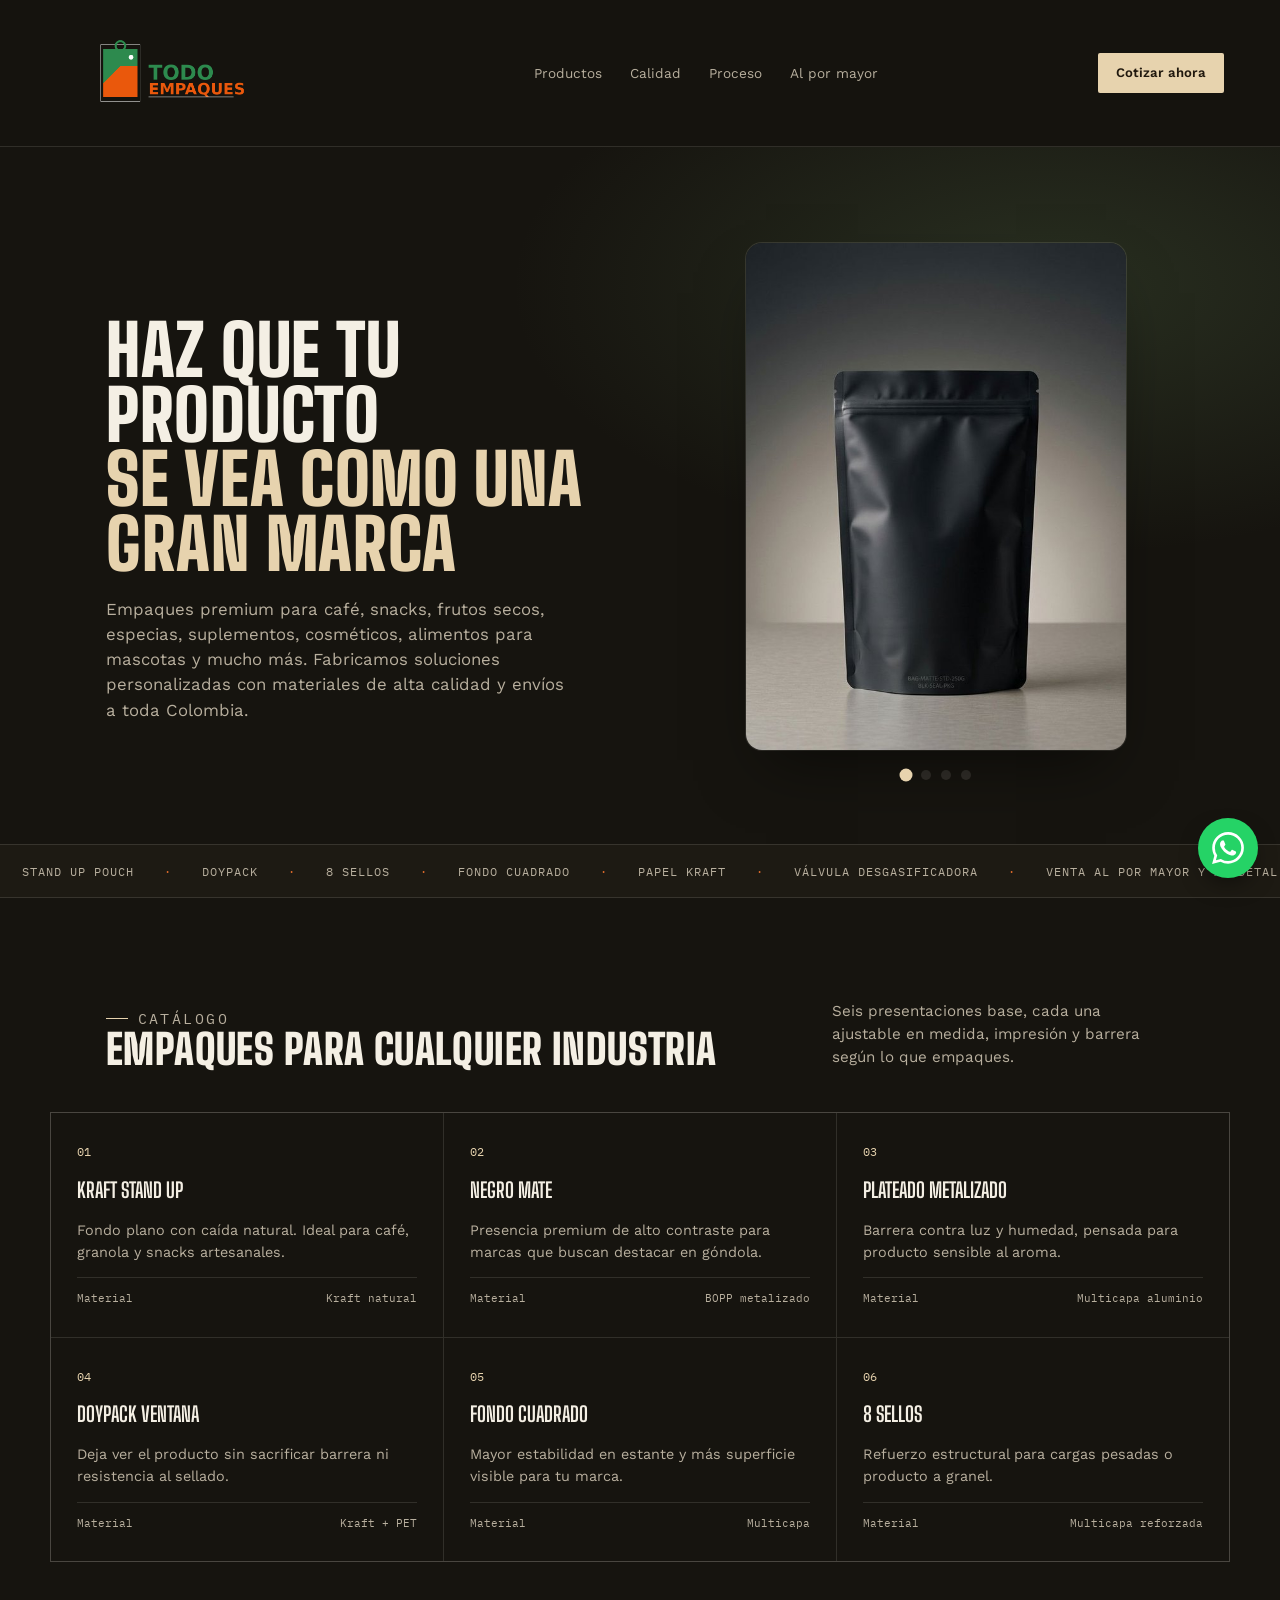
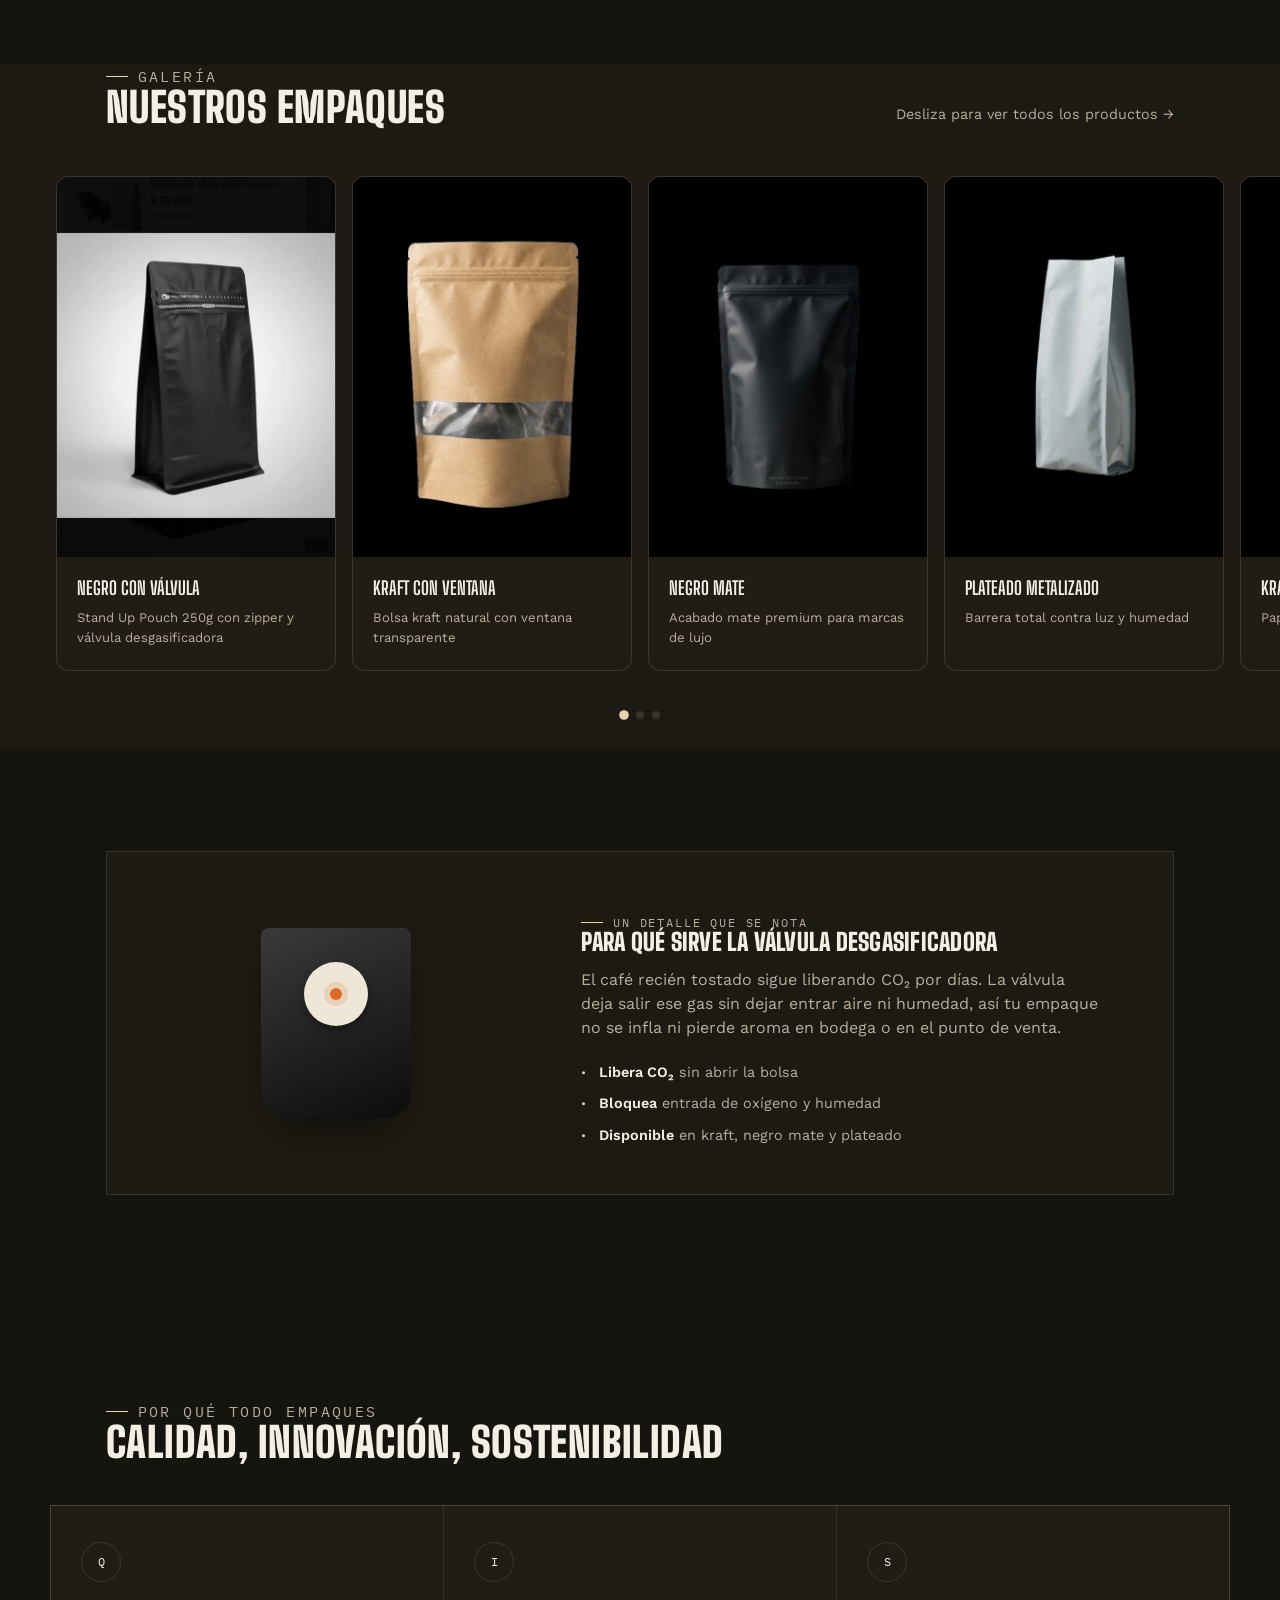
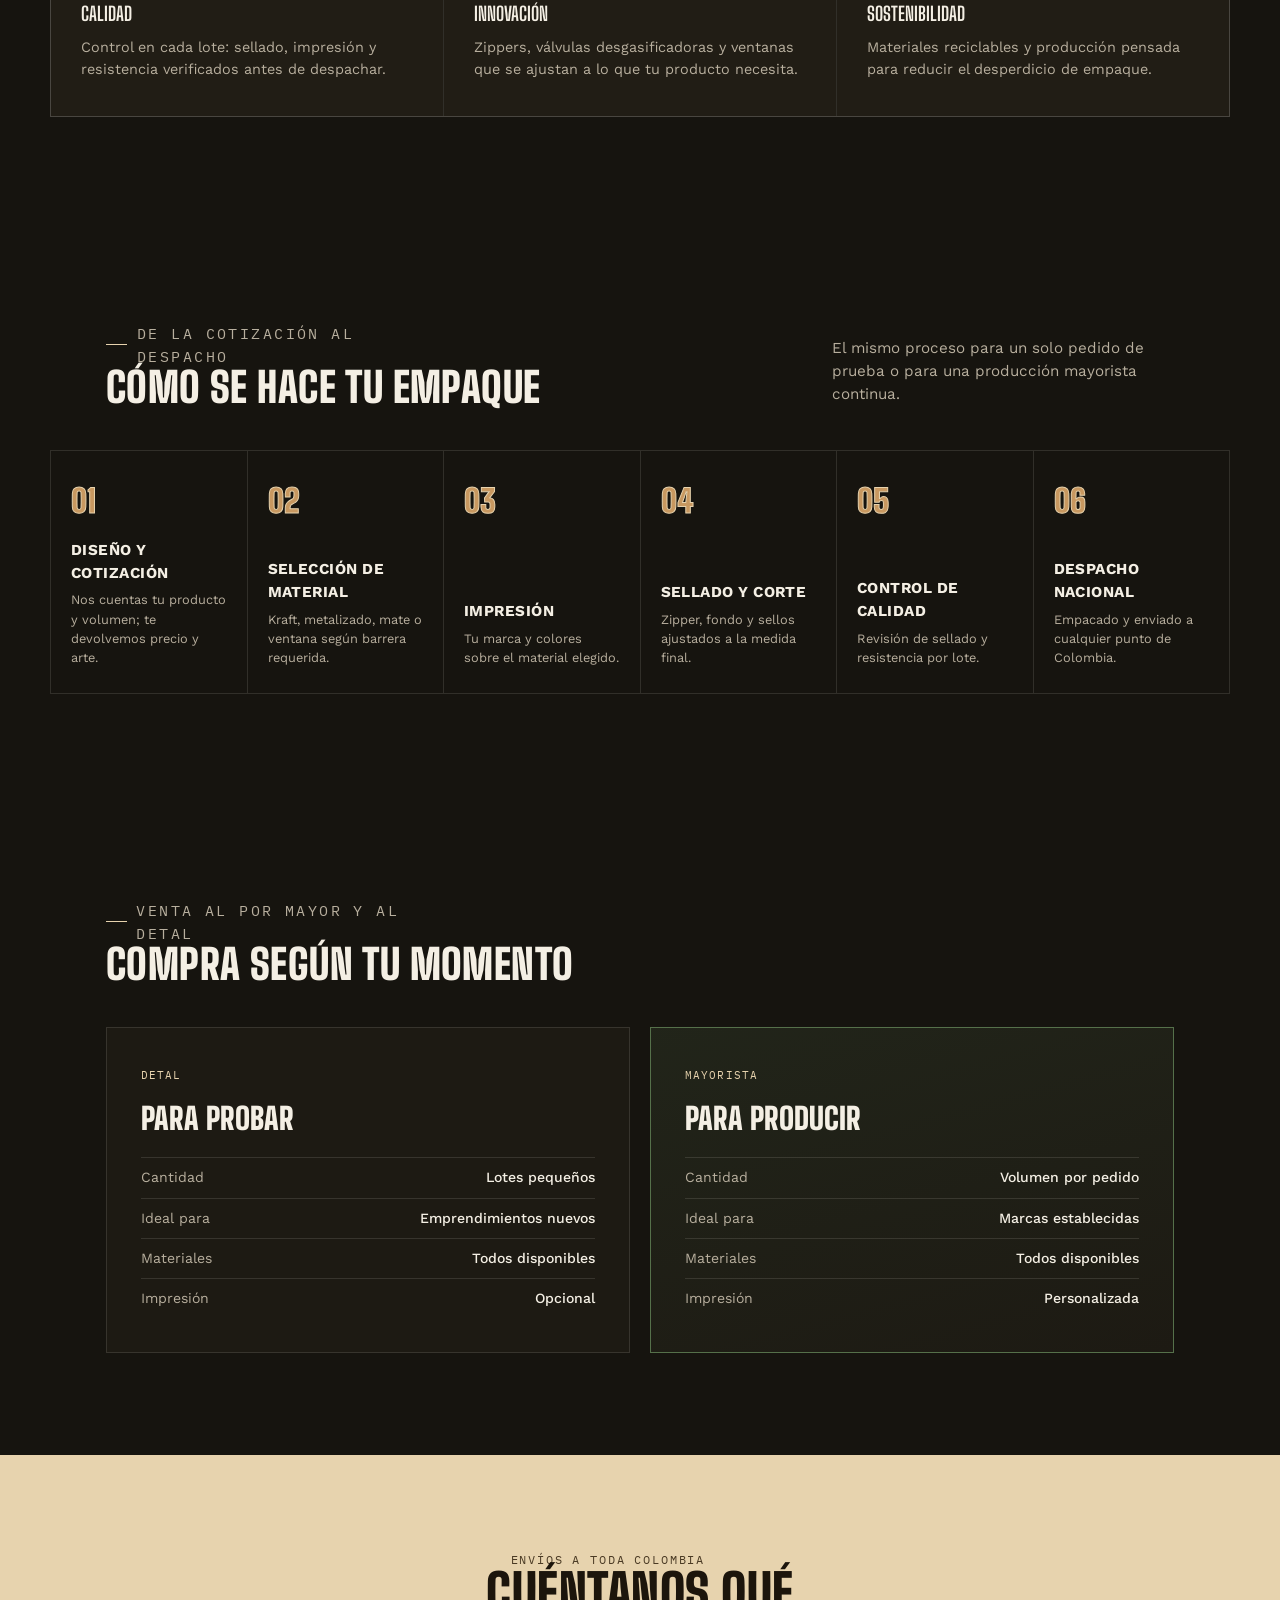
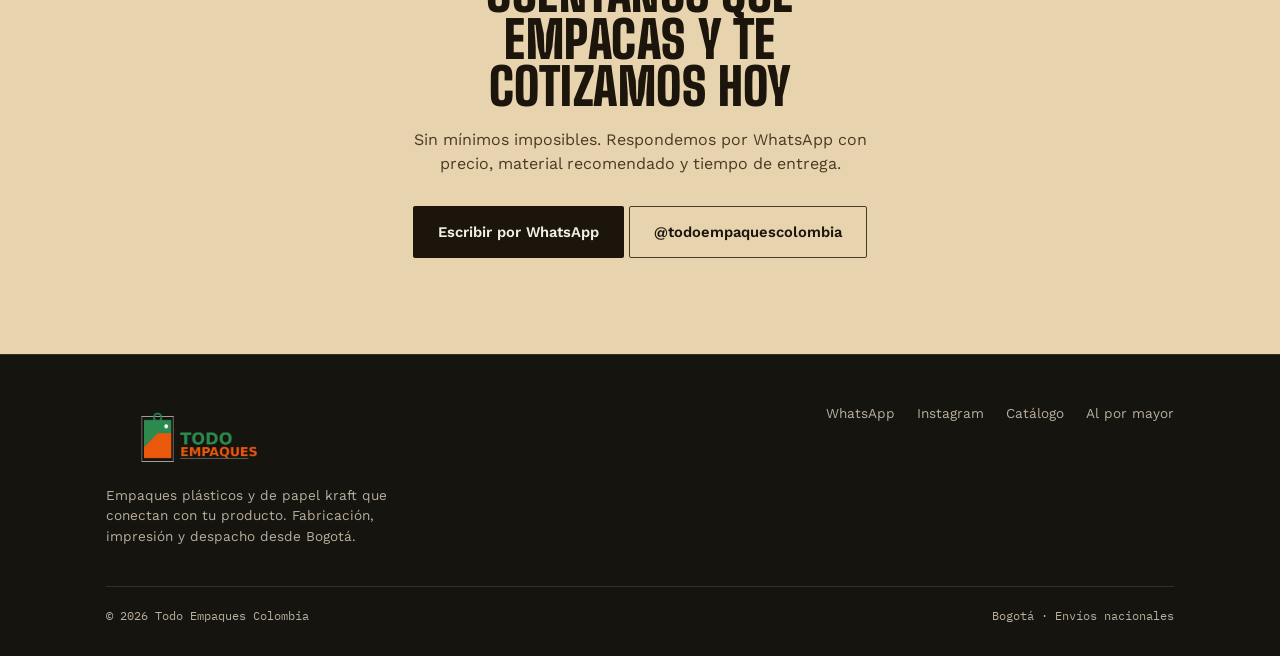
==== commit 9243b3d7: "Update index.html" ====
--- a/index.html
+++ b/index.html
@@ -548,7 +548,7 @@
   <section class="hero" id="hero">
     <div class="wrap hero-grid">
       <div>
-        <p class="eyebrow">Empaques flexibles para todo tipo de productos · Bogotá, Colombia</p>
+        
         <h1 class="display">
           Haz que tu producto<br>
           <span>se vea como una gran marca</span>
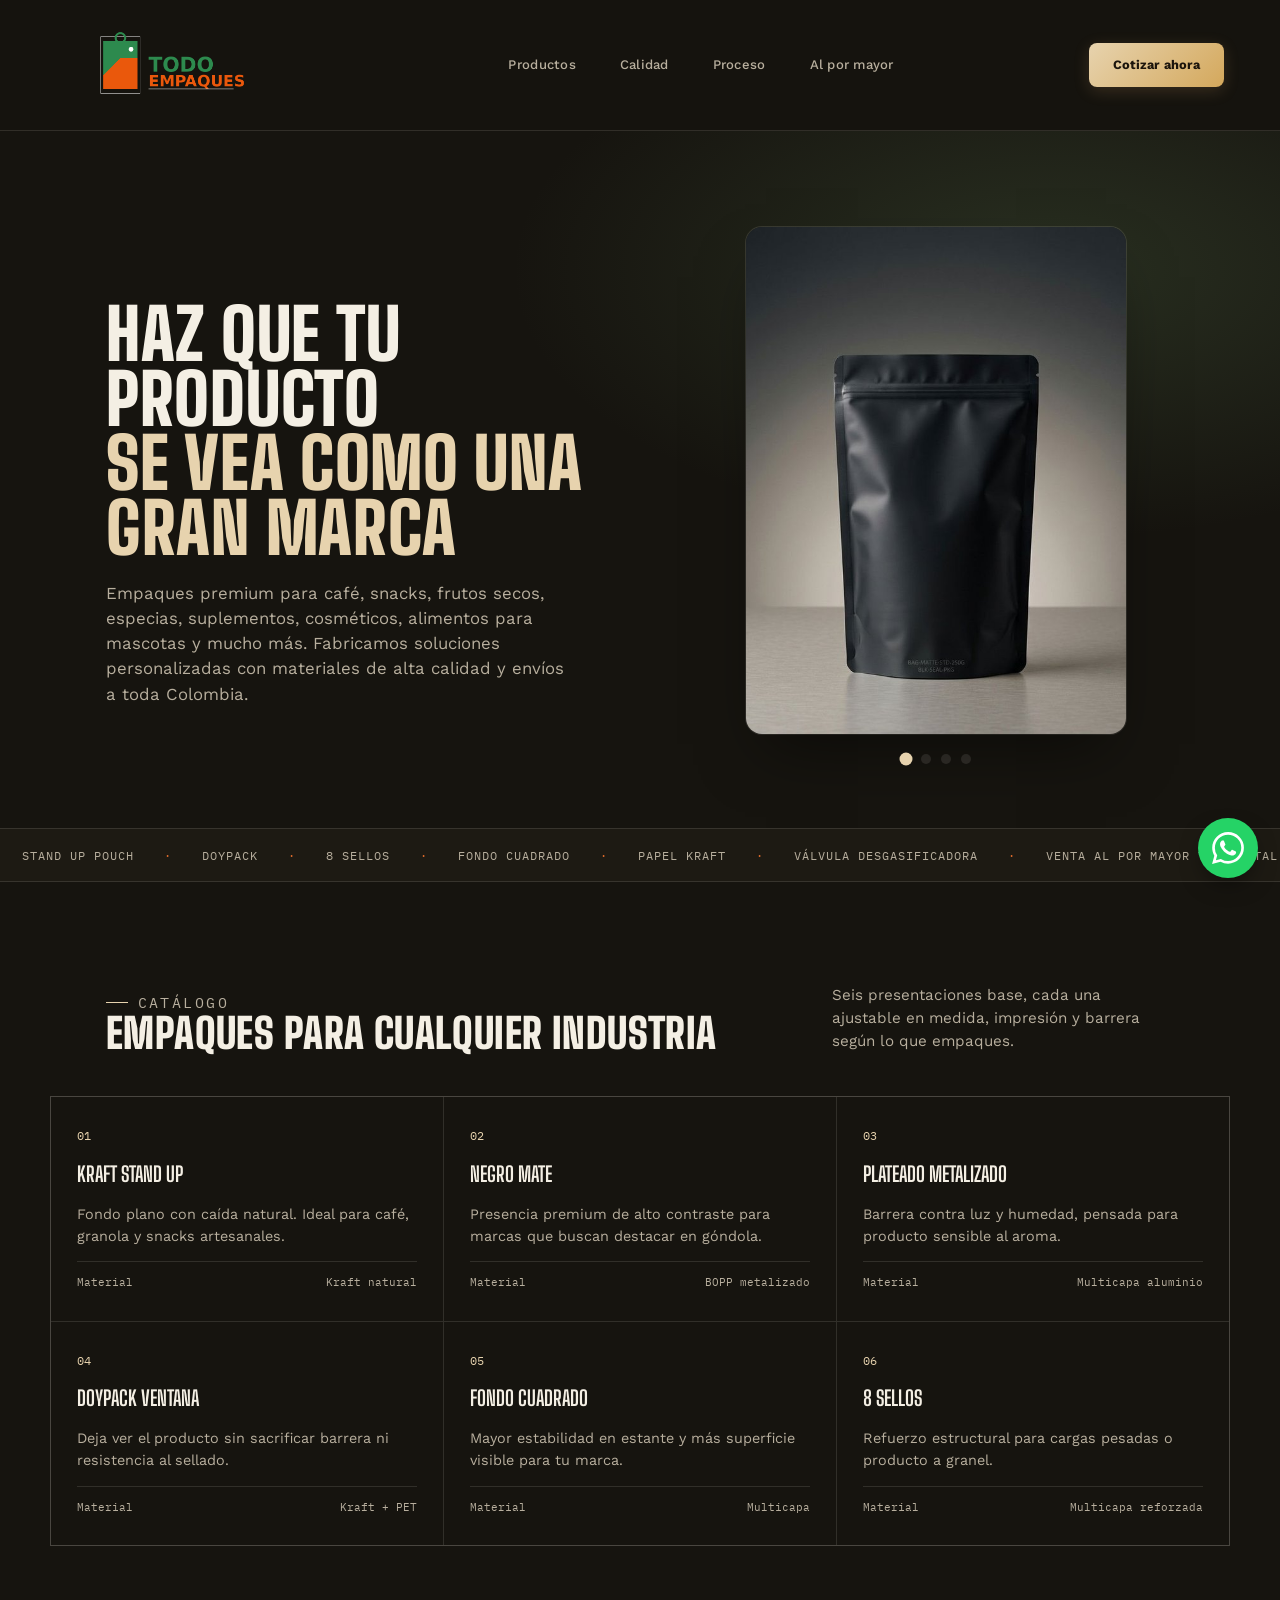
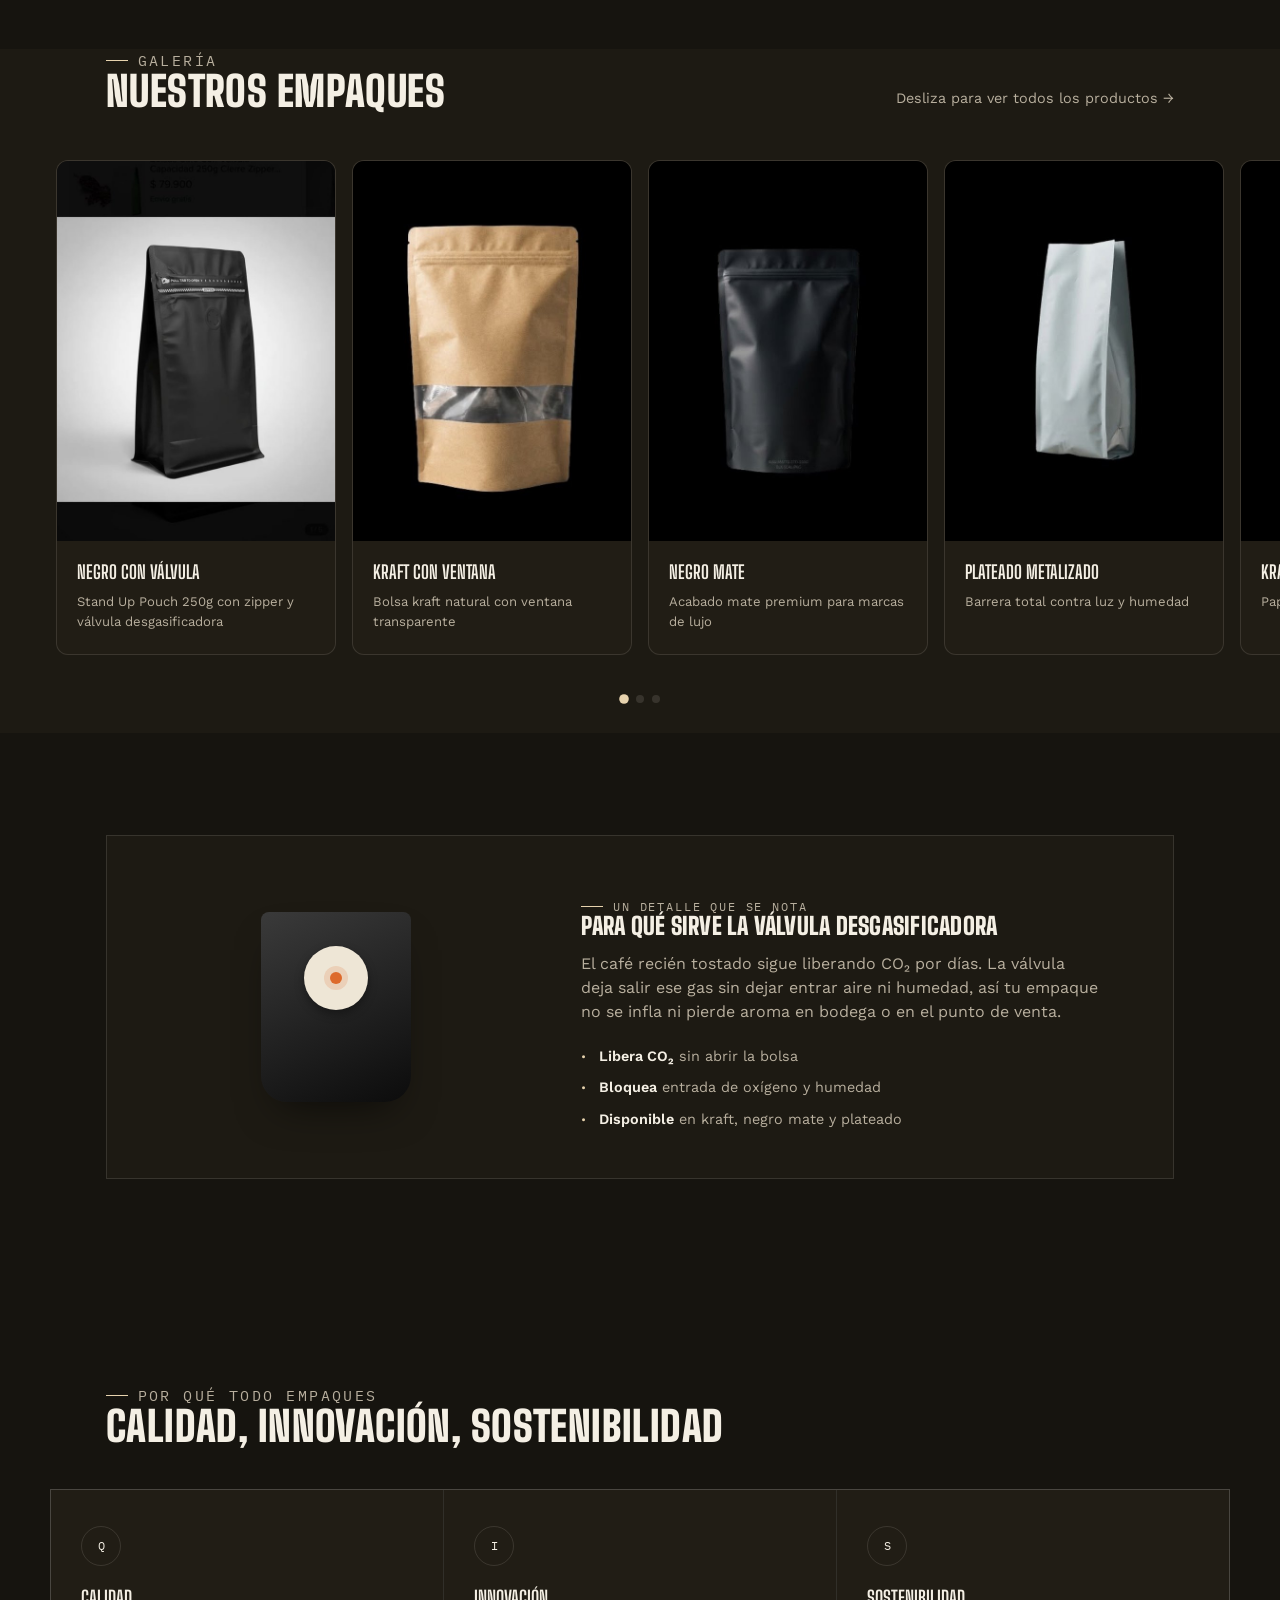
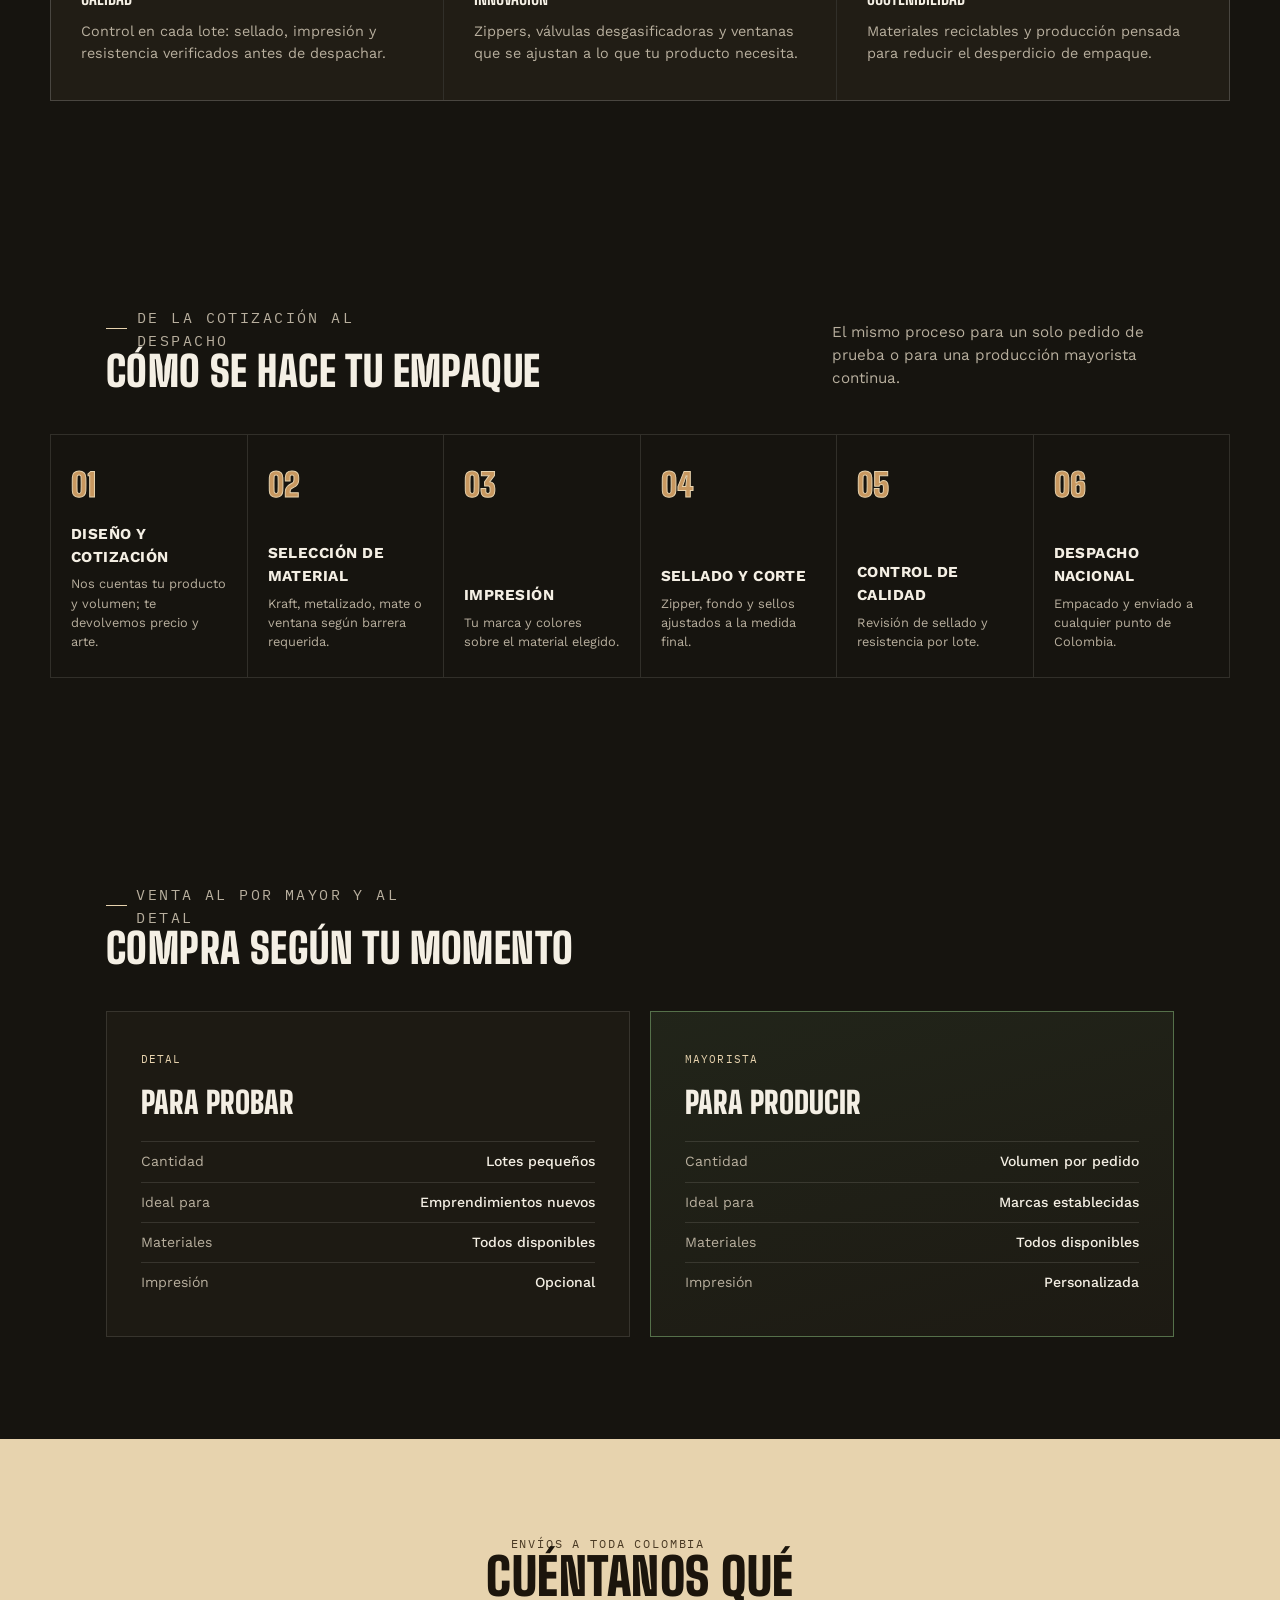
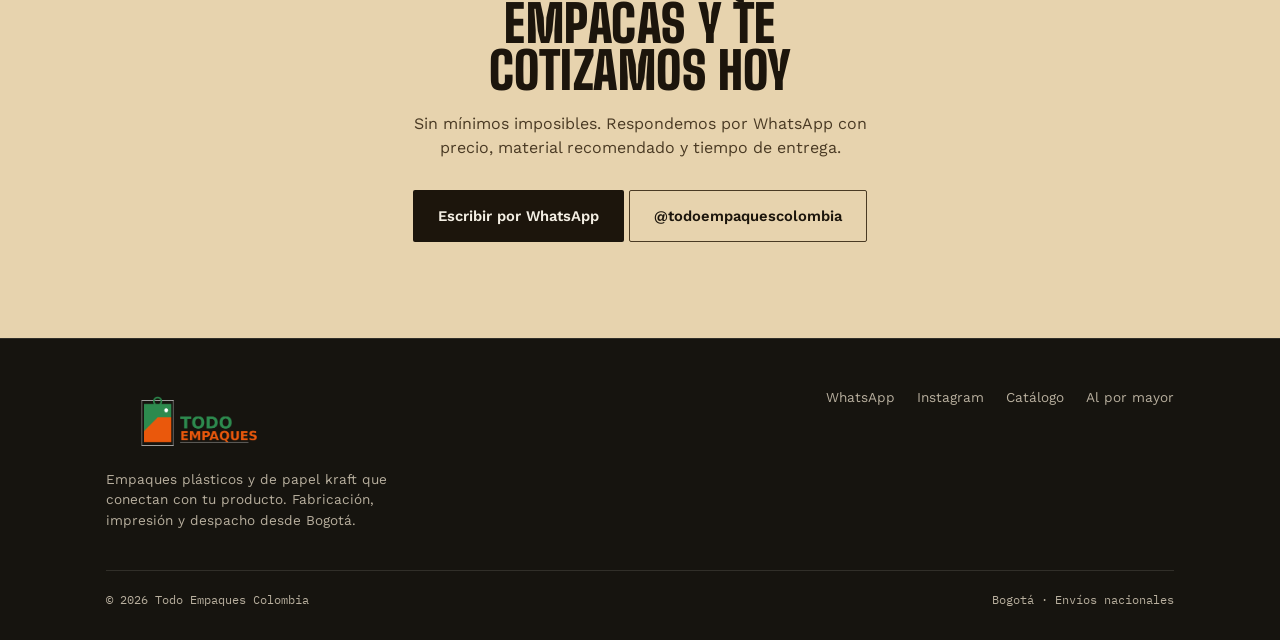
==== commit 6294a42f: "Update index.html" ====
--- a/index.html
+++ b/index.html
@@ -75,42 +75,82 @@
     outline-offset:3px;
   }
 
-  /* NAV */
+  /* NAV MEJORADO */
   header.site{
     position:sticky; top:0; z-index:50;
-    background:rgba(22,20,15,0.86);
-    backdrop-filter: blur(10px);
+    background:rgba(22,20,15,0.92);
+    backdrop-filter: blur(16px) saturate(1.2);
     border-bottom:1px solid var(--line);
   }
   .navbar{
-    display:flex; align-items:center; justify-content:space-between;
-    padding:28px clamp(20px,5vw,56px);
+    display:grid;
+    grid-template-columns: auto 1fr auto;
+    align-items:center;
+    gap:40px;
+    padding:20px clamp(20px,5vw,56px);
+    max-width:1400px;
+    margin:0 auto;
   }
   .logotype{
-    display:flex; align-items:center; gap:10px;
-    font-family:'Big Shoulders Display', sans-serif;
-    font-weight:900; font-size:1.15rem;
+    display:flex;
+    align-items:center;
+    text-decoration:none;
+    transition:opacity .2s;
+  }
+  .logotype:hover{ opacity:0.85; }
+  nav.links{
+    display:flex;
+    justify-content:center;
+    gap:8px;
+  }
+  nav.links a{
+    text-decoration:none;
+    color:var(--ink-dim);
+    font-size:0.82rem;
+    font-weight:500;
     letter-spacing:0.02em;
-    text-transform:uppercase;
-  }
-  nav.links{
-    display:flex; gap:28px;
-    font-size:0.85rem;
-    color:var(--ink-dim);
-  }
-  nav.links a{ text-decoration:none; transition:color .2s;}
-  nav.links a:hover{ color:var(--ink);}
+    padding:10px 18px;
+    border-radius:6px;
+    transition:all .25s ease;
+    position:relative;
+  }
+  nav.links a::after{
+    content:'';
+    position:absolute;
+    bottom:4px; left:50%;
+    transform:translateX(-50%) scaleX(0);
+    width:20px; height:2px;
+    background:var(--kraft-light);
+    border-radius:2px;
+    transition:transform .25s ease;
+  }
+  nav.links a:hover{
+    color:var(--ink);
+    background:rgba(244,239,228,0.04);
+  }
+  nav.links a:hover::after{
+    transform:translateX(-50%) scaleX(1);
+  }
   .nav-cta{
-    background:var(--kraft-light);
-    color:#20180E;
-    font-weight:600;
-    font-size:0.82rem;
-    padding:10px 18px;
-    border-radius:2px;
+    background:linear-gradient(135deg, var(--kraft-light), #d4a85c);
+    color:#1c150c;
+    font-weight:700;
+    font-size:0.8rem;
+    padding:12px 24px;
+    border-radius:8px;
     text-decoration:none;
     white-space:nowrap;
-  }
-  @media (max-width:820px){ nav.links{display:none;} }
+    transition:all .2s ease;
+    box-shadow:0 4px 16px rgba(200,152,96,0.2);
+  }
+  .nav-cta:hover{
+    transform:translateY(-2px);
+    box-shadow:0 6px 24px rgba(200,152,96,0.35);
+  }
+  @media (max-width:900px){
+    .navbar{ grid-template-columns: auto 1fr auto; gap:16px; }
+    nav.links{ display:none; }
+  }
 
   /* HERO */
   .hero{
@@ -530,7 +570,7 @@
 
 <header class="site">
   <div class="navbar">
-    <a href="#hero" class="logotype" style="text-decoration:none;">
+    <a href="#hero" class="logotype">
       <img src="assets/logo/logo_horizontal.png" alt="Todo Empaques" style="height:90px; width:auto; display:block;">
     </a>
     <nav class="links" aria-label="Navegación principal">
